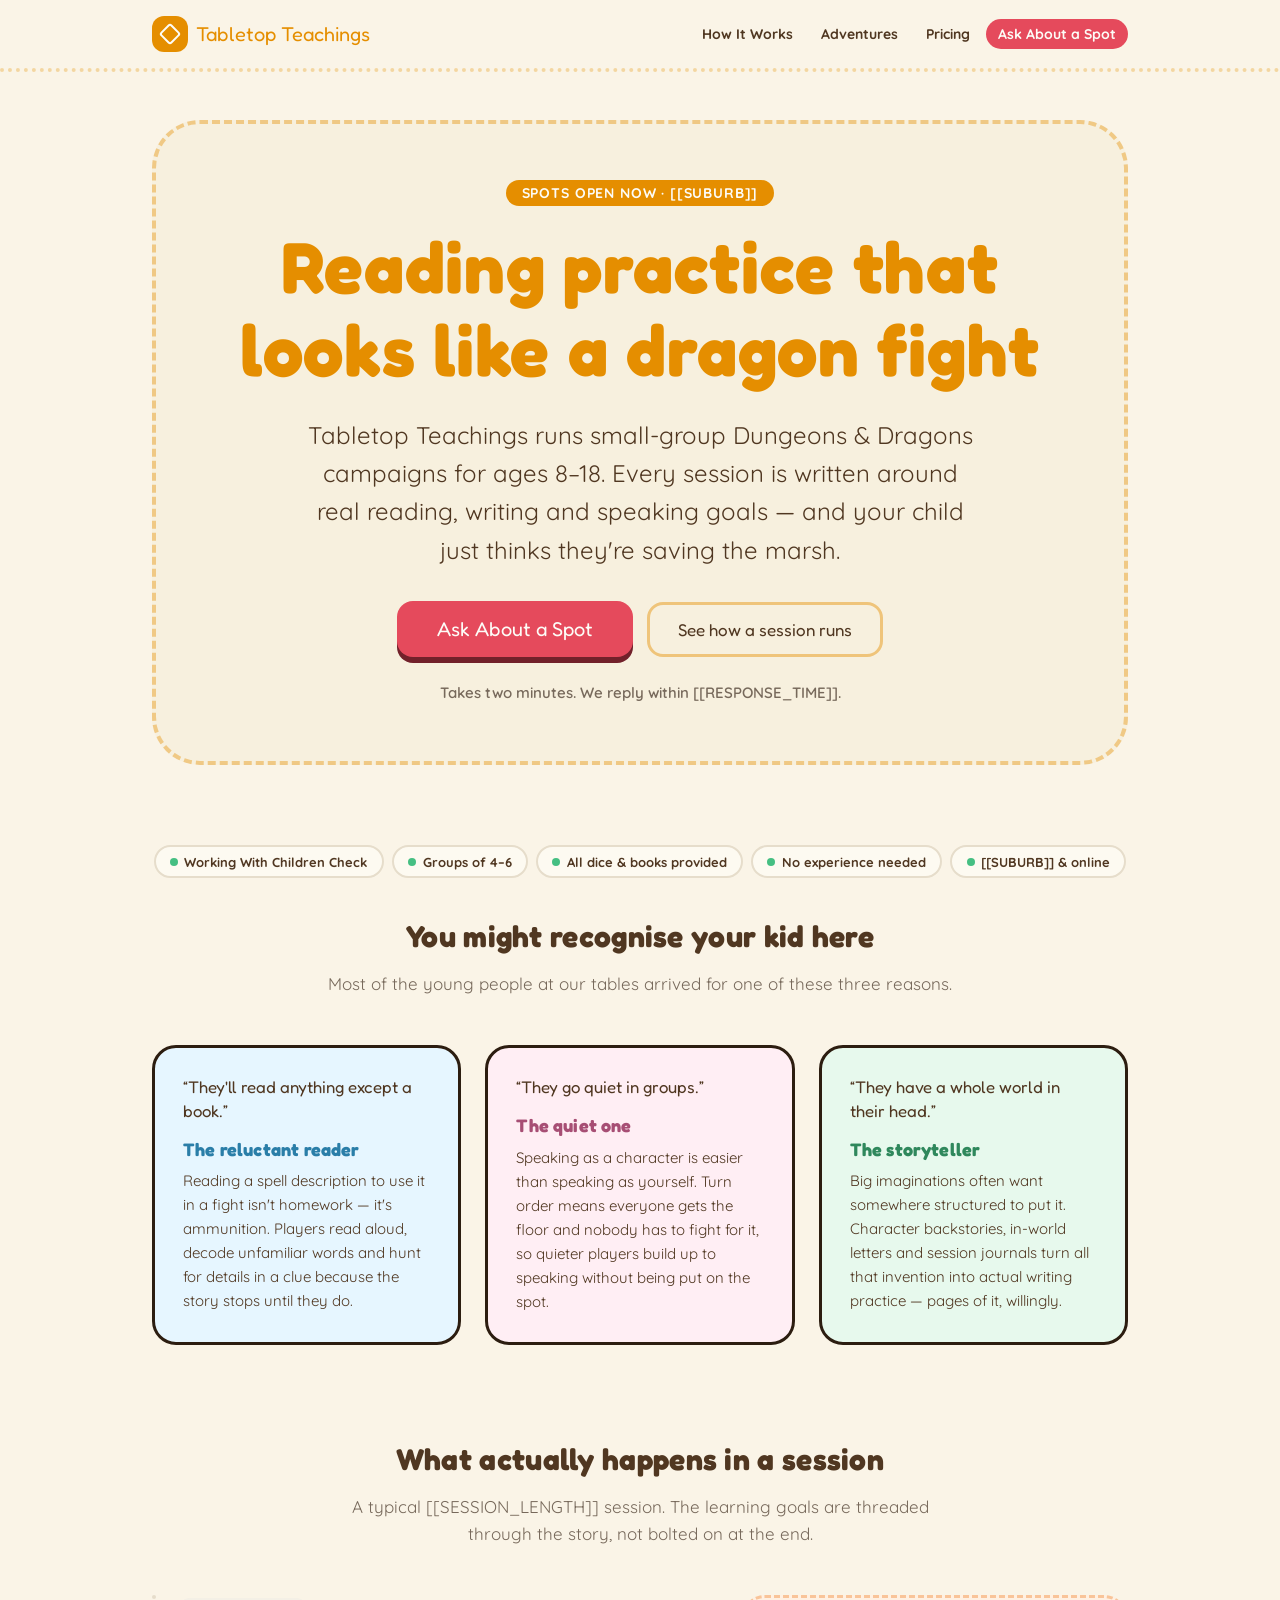
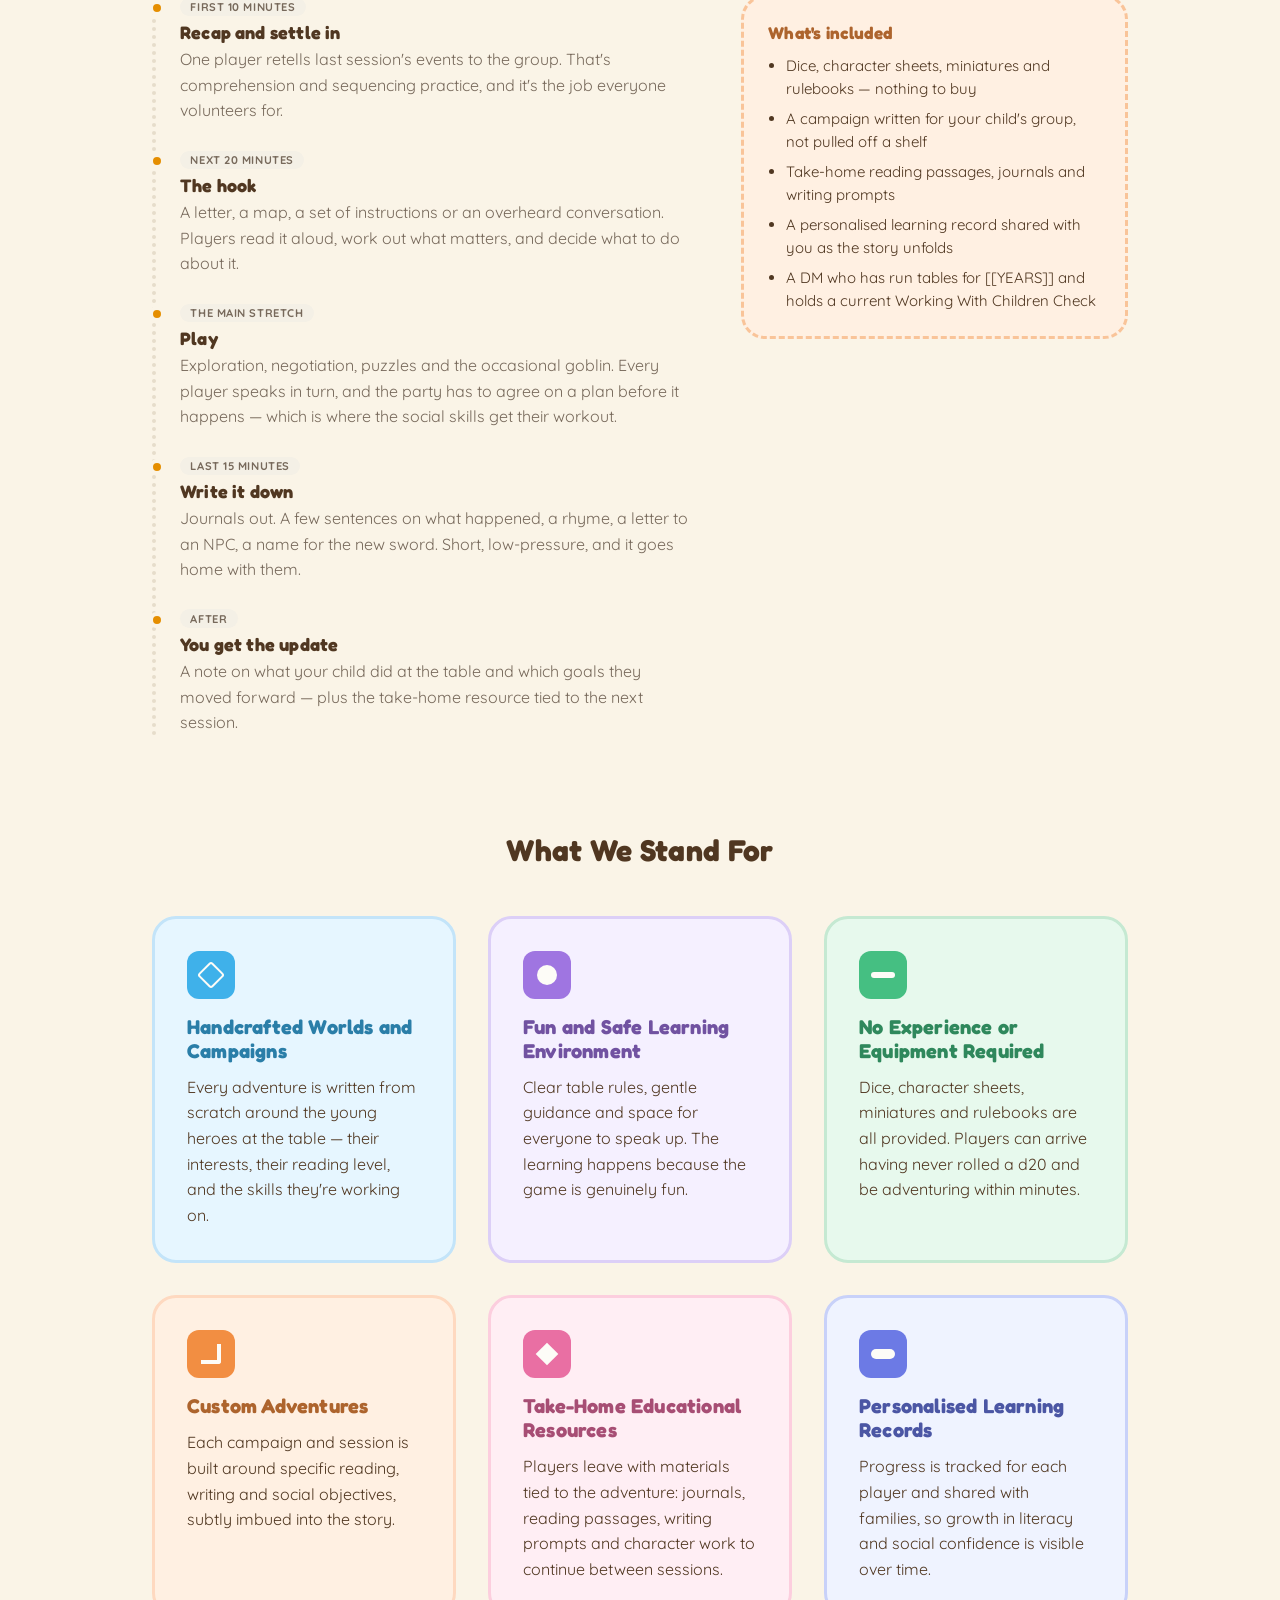
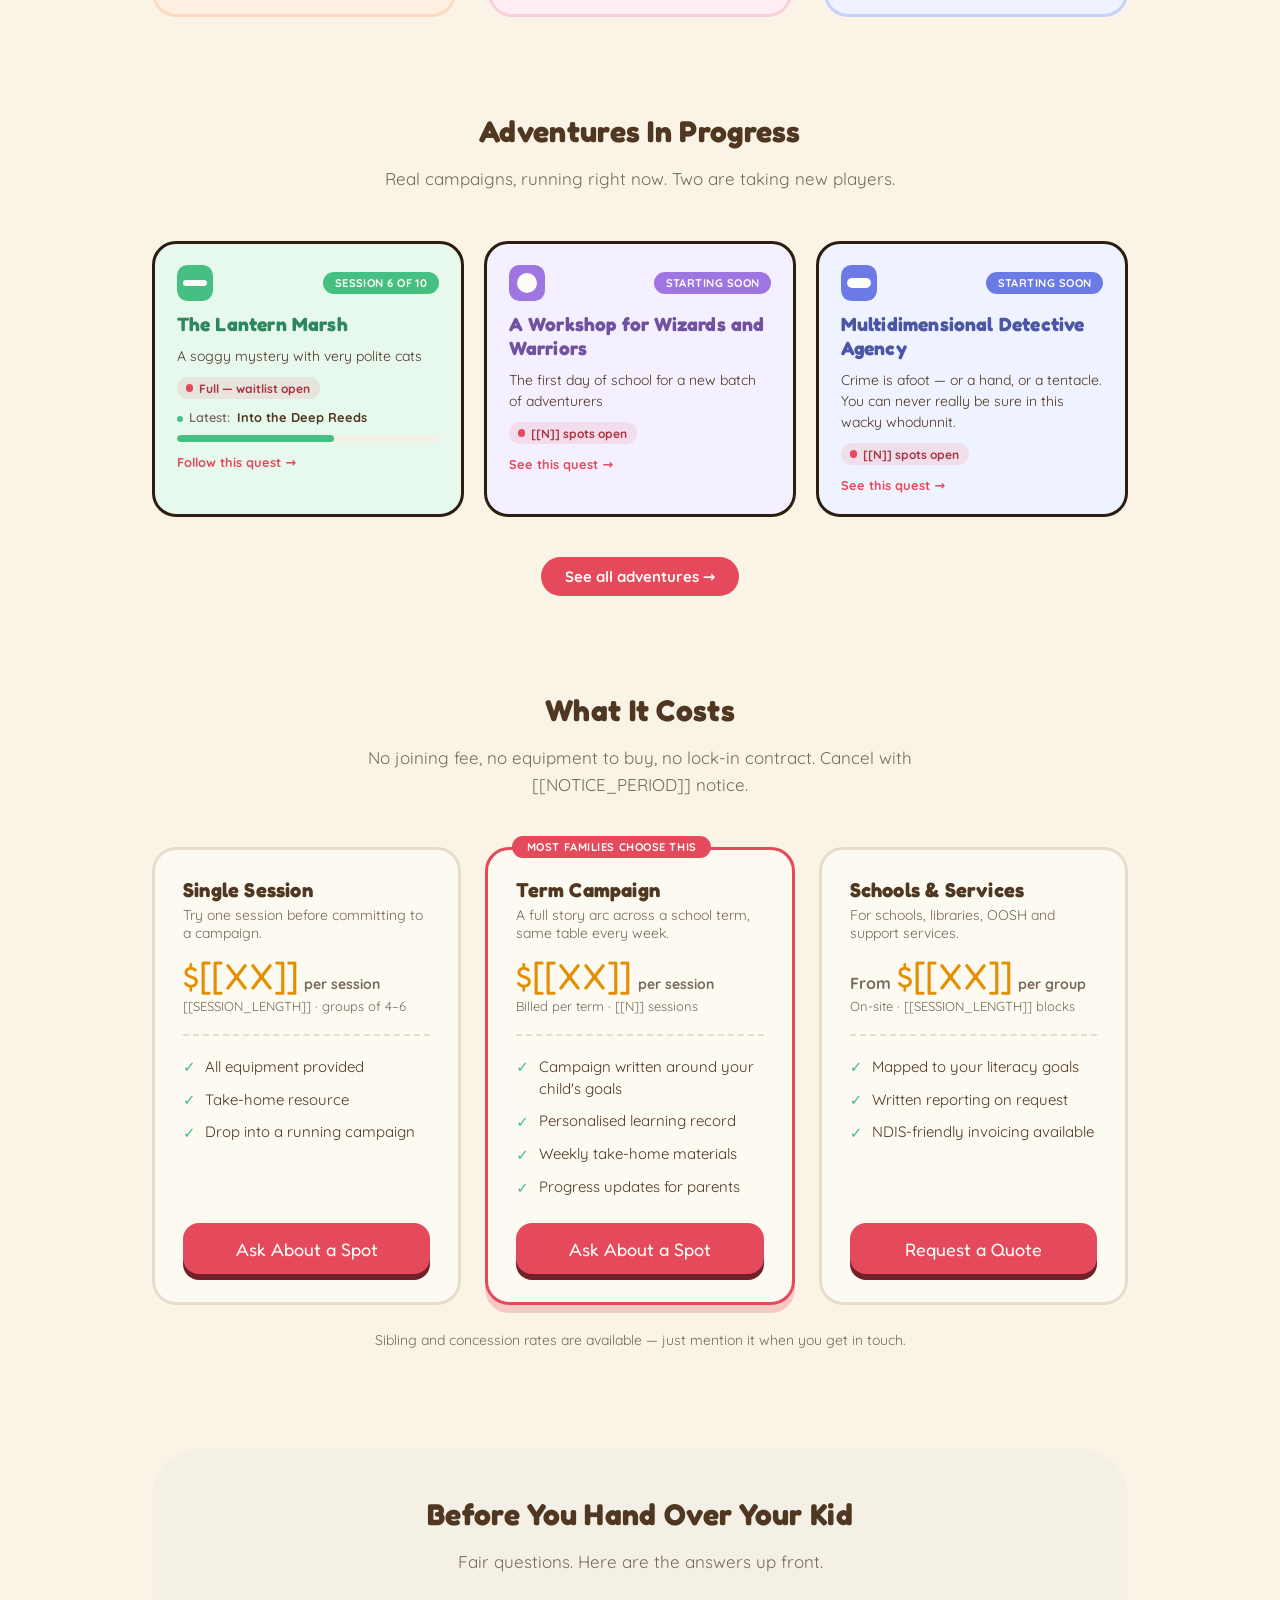
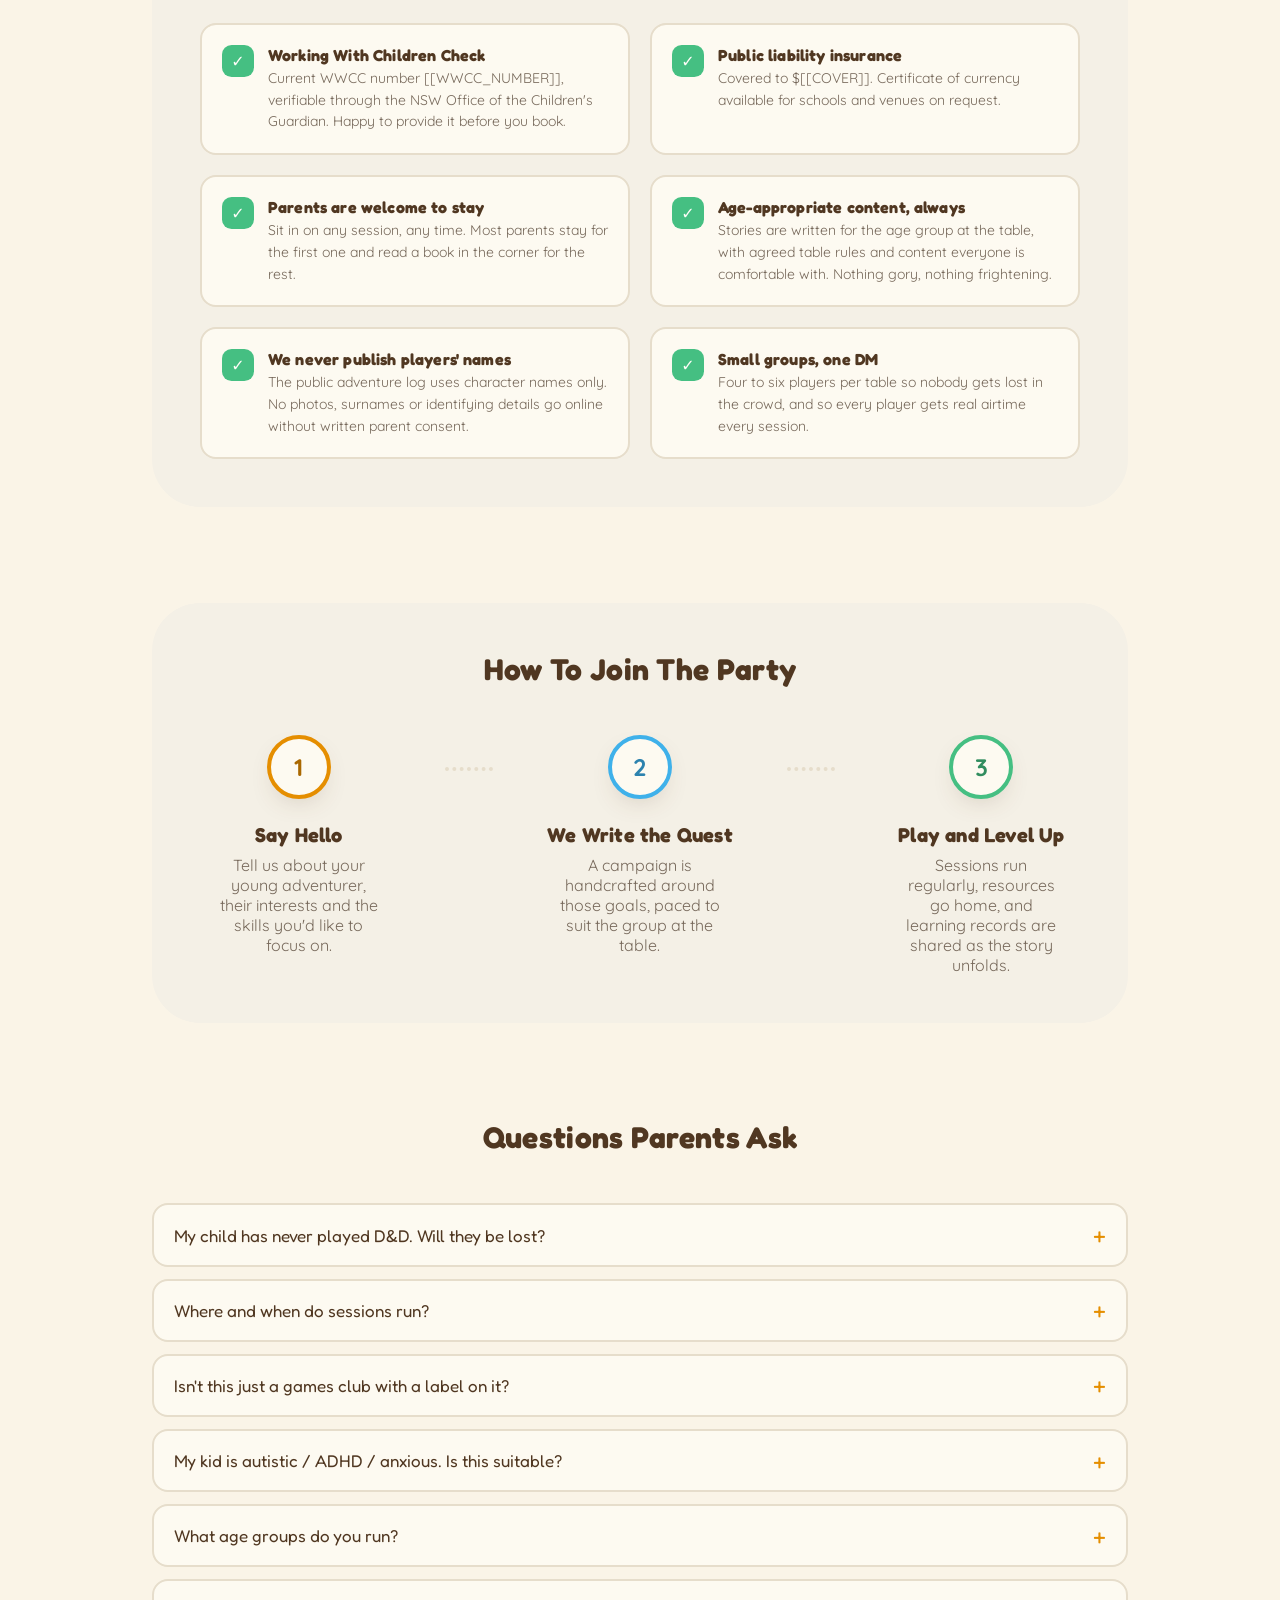
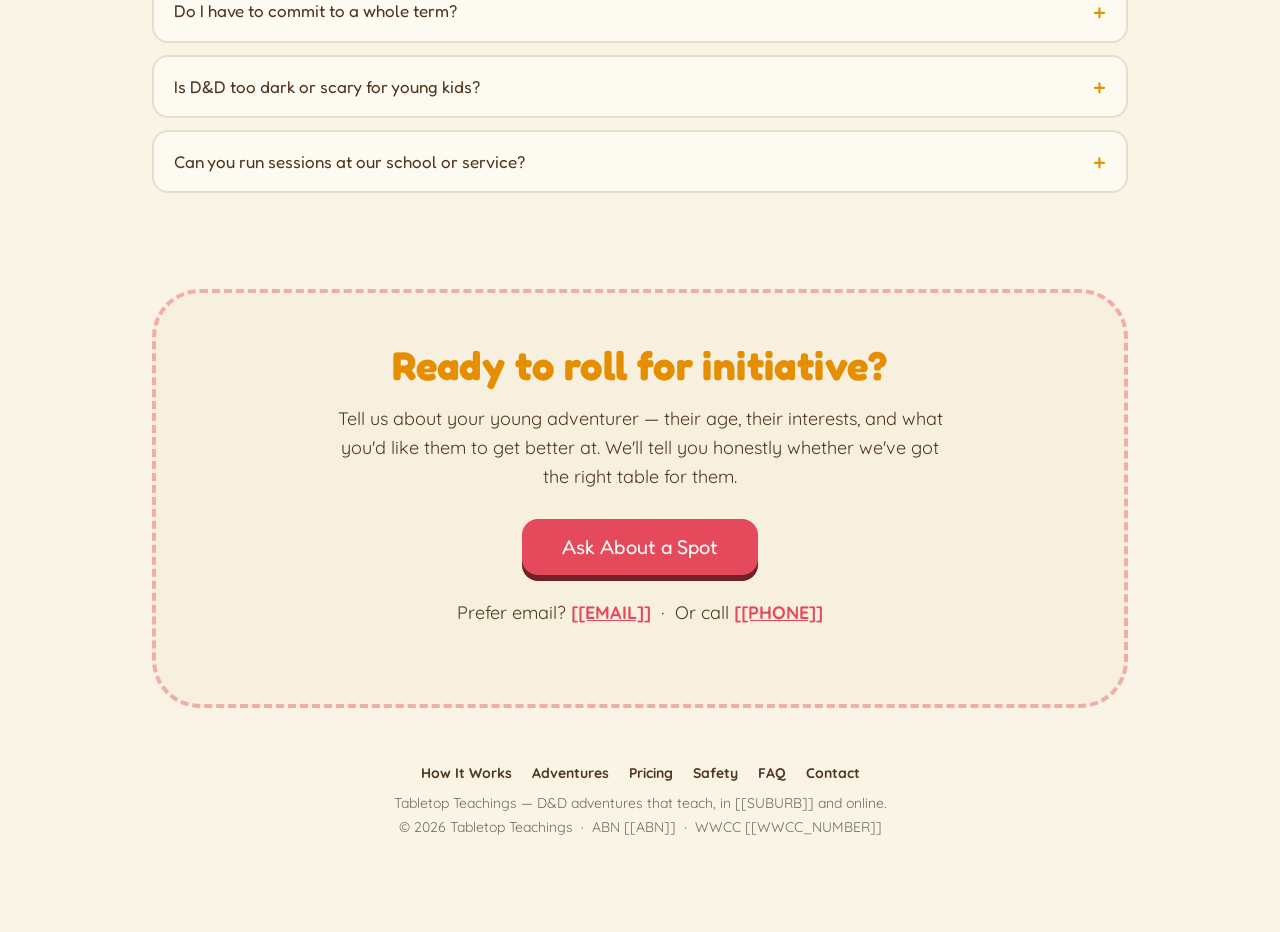
==== index.html @ 88ce5bce "Add files via upload" ====
<!doctype html>
<!--
  ═══════════════════════════════════════════════════════════════════════════
  BEFORE YOU RUN ADS: search this file for [[ and replace every placeholder.
  The full list is in README.md under "Before you publish".
  ═══════════════════════════════════════════════════════════════════════════
-->
<html lang="en-AU">
<head>
  <meta charset="utf-8" />
  <meta name="viewport" content="width=device-width, initial-scale=1" />
  <title>D&amp;D Clubs for Kids in [[SUBURB]] | Reading &amp; Confidence | Tabletop Teachings</title>
  <meta name="author" content="Tabletop Teachings" />
  <meta name="description" content="Small-group Dungeons &amp; Dragons campaigns for kids aged 8–18 in [[SUBURB]]. Every session is built around reading, writing and speaking goals. All dice, sheets and books provided. Spots open now." />
  <link rel="canonical" href="https://[[SITE_URL]]/" />

  <meta property="og:type" content="website" />
  <meta property="og:site_name" content="Tabletop Teachings" />
  <meta property="og:url" content="https://[[SITE_URL]]/" />
  <meta property="og:title" content="D&amp;D Clubs for Kids That Build Reading &amp; Confidence" />
  <meta property="og:description" content="Small-group D&amp;D campaigns for ages 8–18, written around real reading, writing and speaking goals. All equipment provided." />
  <meta property="og:image" content="https://[[SITE_URL]]/assets/og-image.png" />
  <meta property="og:image:width" content="1200" />
  <meta property="og:image:height" content="630" />
  <meta property="og:image:alt" content="Tabletop Teachings — D&amp;D adventures that teach reading, writing and confidence." />
  <meta name="twitter:card" content="summary_large_image" />
  <meta name="twitter:title" content="D&amp;D Clubs for Kids That Build Reading &amp; Confidence" />
  <meta name="twitter:description" content="Small-group D&amp;D campaigns for ages 8–18, written around real reading, writing and speaking goals." />
  <meta name="twitter:image" content="https://[[SITE_URL]]/assets/og-image.png" />
  <meta name="theme-color" content="#f6efe2" />

  <link rel="icon" href="favicon.ico" type="image/x-icon" />

  <!-- Critical, above-the-fold CSS inlined so the page paints without
       waiting on any network request. The full stylesheet below fills in
       everything else once it arrives; values here are kept in sync with
       css/style.css. -->
  <style>
    :root{--background:oklch(0.968 0.018 85);--foreground:oklch(0.245 0.032 60);--card:oklch(0.985 0.012 88);--secondary:oklch(0.955 0.024 88);--secondary-foreground:oklch(0.36 0.05 62);--primary:oklch(0.72 0.16 68);--primary-foreground:oklch(0.99 0.006 90);--accent:oklch(0.63 0.19 18);--accent-foreground:oklch(0.99 0.006 90);--muted:oklch(0.955 0.014 90);--muted-foreground:oklch(0.53 0.028 70);--border:oklch(0.9 0.026 84);--quest-3:oklch(0.72 0.14 158);--radius-2xl:3rem;--font-display:"Fredoka",system-ui,sans-serif;--font-body:"Quicksand",system-ui,sans-serif}
    *,*::before,*::after{box-sizing:border-box}
    body{margin:0;background-color:var(--background);color:var(--foreground);font-family:var(--font-body);-webkit-font-smoothing:antialiased;padding-bottom:4.75rem}
    h1,h2,h3{font-family:var(--font-display);letter-spacing:.01em;margin:0}
    p{margin:0}a{color:inherit;text-decoration:none}
    .container{width:100%;max-width:64rem;margin-inline:auto;padding:3rem 1.5rem}
    .site-nav .container{padding-block:0}
    .min-h-screen{min-height:100vh}
    .eyebrow{display:inline-block;margin-bottom:1.25rem;border-radius:9999px;background:var(--primary);color:var(--primary-foreground);padding:.25rem 1rem;font-size:.875rem;font-weight:700;text-transform:uppercase;letter-spacing:.06em}
    .site-nav{position:sticky;top:0;z-index:50;border-bottom:4px dotted color-mix(in oklab,var(--primary) 30%,transparent);background:color-mix(in oklab,var(--background) 90%,transparent);backdrop-filter:blur(6px)}
    .site-nav .container{display:flex;align-items:center;justify-content:space-between;flex-wrap:wrap;gap:.75rem;padding-block:1rem}
    .brand{display:flex;align-items:center;gap:.5rem}
    .brand-mark{display:flex;align-items:center;justify-content:center;width:2.25rem;height:2.25rem;border-radius:.75rem;background:var(--primary)}
    .brand-mark span{width:1rem;height:1rem;transform:rotate(45deg);border-radius:3px;border:2px solid var(--primary-foreground)}
    .brand-name{font-family:var(--font-display);font-size:1.25rem;color:var(--primary)}
    .nav-links{display:flex;align-items:center;gap:.25rem;font-size:.875rem;font-weight:700;color:var(--secondary-foreground)}
    .nav-links a{border-radius:9999px;padding:.375rem .75rem;transition:background-color .15s ease}
    .nav-links a:hover,.nav-links a[aria-current="page"]{background:var(--muted)}
    .nav-cta{border-radius:9999px;background:var(--accent);color:var(--accent-foreground)!important;padding:.375rem 1rem}
    .btn{display:inline-block;cursor:pointer;border-radius:1rem;padding:1rem 2.5rem;font-family:var(--font-display);font-size:1.25rem}
    .btn-accent{background:var(--accent);color:var(--accent-foreground);box-shadow:0 6px 0 0 color-mix(in oklab,var(--accent) 60%,black)}
    .btn-ghost{background:transparent;color:var(--secondary-foreground);border:3px solid color-mix(in oklab,var(--primary) 45%,transparent);font-size:1.0625rem;padding:.875rem 1.75rem}
    .hero{margin-bottom:2rem;border-radius:var(--radius-2xl);border:4px dashed color-mix(in oklab,var(--primary) 40%,transparent);background:var(--secondary);padding:2.5rem 1.5rem;text-align:center}
    .hero h1{margin-bottom:1.5rem;font-size:2.5rem;line-height:1.15;color:var(--primary)}
    .hero p{margin-inline:auto;margin-bottom:2rem;max-width:42rem;font-size:1.25rem;line-height:1.6;color:var(--secondary-foreground)}
    .hero-actions{display:flex;flex-wrap:wrap;align-items:center;justify-content:center;gap:.875rem;margin-bottom:1.5rem}
    .hero-reassure{font-size:.9375rem!important;font-weight:600;margin-bottom:0!important;color:var(--muted-foreground)!important}
    .trust-strip{list-style:none;display:flex;flex-wrap:wrap;justify-content:center;gap:.5rem;margin:0 0 2.5rem;padding:0}
    .trust-chip{display:inline-flex;align-items:center;gap:.4rem;border-radius:9999px;border:2px solid var(--border);background:var(--card);padding:.4rem .9rem;font-size:.8125rem;font-weight:700;color:var(--secondary-foreground)}
    .trust-chip::before{content:"";width:.5rem;height:.5rem;border-radius:9999px;background:var(--quest-3)}
    @media (max-width:640px){.nav-links .nav-scroll-link{display:none}.nav-links{gap:.5rem}.hero h1{font-size:2rem}.quest-board-header h1{font-size:1.875rem}.trust-chip{font-size:.75rem;padding:.35rem .7rem}}@media (min-width:768px){body{padding-bottom:0}.hero{padding:3.5rem}.hero h1{font-size:3.75rem}.hero p{font-size:1.375rem}}
  </style>

  <link rel="preconnect" href="https://fonts.googleapis.com" />
  <link rel="preconnect" href="https://fonts.gstatic.com" crossorigin />

  <!-- Fonts and the full stylesheet load async (preload → swap to stylesheet
       on load) so they never block first paint. -->
  <link rel="preload" as="style" href="https://fonts.googleapis.com/css2?family=Fredoka:wght@400;500;600;700&family=Quicksand:wght@400;500;600;700&display=swap" onload="this.onload=null;this.rel='stylesheet'" />
  <link rel="preload" as="style" href="css/style.css" onload="this.onload=null;this.rel='stylesheet'" />
  <noscript>
    <link rel="stylesheet" href="https://fonts.googleapis.com/css2?family=Fredoka:wght@400;500;600;700&family=Quicksand:wght@400;500;600;700&display=swap" />
    <link rel="stylesheet" href="css/style.css" />
  </noscript>

  <!-- ═══ ANALYTICS ═══════════════════════════════════════════════════════
       Paste your Google Analytics 4 / Google Ads / Meta Pixel tag here.
       js/track.js below sends a "generate_lead" event to whichever of these
       exists when someone clicks a booking link — you don't need to edit it.
       GA4 example (replace G-XXXXXXX):

  <script async src="https://www.googletagmanager.com/gtag/js?id=G-XXXXXXX"></script>
  <script>
    window.dataLayer = window.dataLayer || [];
    function gtag(){dataLayer.push(arguments);}
    gtag('js', new Date());
    gtag('config', 'G-XXXXXXX');
  </script>
       ═══════════════════════════════════════════════════════════════════ -->

  <script type="application/ld+json">
  {
    "@context": "https://schema.org",
    "@type": "LocalBusiness",
    "@id": "https://[[SITE_URL]]/#business",
    "name": "Tabletop Teachings",
    "description": "Small-group Dungeons & Dragons campaigns for children and teenagers, built around reading, writing and social communication goals.",
    "url": "https://[[SITE_URL]]/",
    "image": "https://[[SITE_URL]]/assets/og-image.png",
    "email": "[[EMAIL]]",
    "telephone": "[[PHONE]]",
    "priceRange": "$$",
    "areaServed": { "@type": "City", "name": "[[SUBURB]]" },
    "address": {
      "@type": "PostalAddress",
      "addressLocality": "[[SUBURB]]",
      "addressRegion": "NSW",
      "addressCountry": "AU"
    },
    "audience": { "@type": "PeopleAudience", "suggestedMinAge": 8, "suggestedMaxAge": 18 }
  }
  </script>
</head>
<body>
  <a href="#main" class="skip-link">Skip to content</a>

  <div class="min-h-screen">
    <nav class="site-nav">
      <div class="container" style="padding-block: 1rem;">
        <a href="#top" class="brand">
          <span class="brand-mark" aria-hidden="true"><span></span></span>
          <span class="brand-name">Tabletop Teachings</span>
        </a>
        <div class="nav-links">
          <a href="#how-it-works" class="nav-scroll-link">How It Works</a>
          <a href="adventures/">Adventures</a>
          <a href="#pricing" class="nav-scroll-link">Pricing</a>
          <a href="#contact" class="nav-cta" data-track-cta="nav">Ask About a Spot</a>
        </div>
      </div>
    </nav>

    <div class="container">
      <header id="top" class="hero">
        <span class="eyebrow">Spots open now · [[SUBURB]]</span>
        <h1>Reading practice that looks like a dragon fight</h1>
        <p>Tabletop Teachings runs small-group Dungeons &amp; Dragons campaigns for ages 8&ndash;18. Every session is written around real reading, writing and speaking goals &mdash; and your child just thinks they're saving the marsh.</p>
        <div class="hero-actions">
          <a href="#contact" class="btn btn-accent" data-track-cta="hero">Ask About a Spot</a>
          <a href="#how-it-works" class="btn btn-ghost">See how a session runs</a>
        </div>
        <p class="hero-reassure">Takes two minutes. We reply within [[RESPONSE_TIME]].</p>
      </header>

      <ul class="trust-strip">
        <li class="trust-chip">Working With Children Check</li>
        <li class="trust-chip">Groups of 4&ndash;6</li>
        <li class="trust-chip">All dice &amp; books provided</li>
        <li class="trust-chip">No experience needed</li>
        <li class="trust-chip">[[SUBURB]] &amp; online</li>
      </ul>

      <main id="main">
        <!-- ═══ Who it's for — the ad-relevance section ═══════════════════ -->
        <section id="who" class="section">
          <h2 class="section-title">You might recognise your kid here</h2>
          <p class="section-sub">Most of the young people at our tables arrived for one of these three reasons.</p>
          <div class="audience-grid">
            <article class="audience-card tone-quest-1">
              <span class="audience-quote">&ldquo;They'll read anything except a book.&rdquo;</span>
              <h3 style="color: color-mix(in oklab, var(--quest-1) 78%, black);">The reluctant reader</h3>
              <p>Reading a spell description to use it in a fight isn't homework &mdash; it's ammunition. Players read aloud, decode unfamiliar words and hunt for details in a clue because the story stops until they do.</p>
            </article>
            <article class="audience-card tone-quest-5">
              <span class="audience-quote">&ldquo;They go quiet in groups.&rdquo;</span>
              <h3 style="color: color-mix(in oklab, var(--quest-5) 78%, black);">The quiet one</h3>
              <p>Speaking as a character is easier than speaking as yourself. Turn order means everyone gets the floor and nobody has to fight for it, so quieter players build up to speaking without being put on the spot.</p>
            </article>
            <article class="audience-card tone-quest-3">
              <span class="audience-quote">&ldquo;They have a whole world in their head.&rdquo;</span>
              <h3 style="color: color-mix(in oklab, var(--quest-3) 78%, black);">The storyteller</h3>
              <p>Big imaginations often want somewhere structured to put it. Character backstories, in-world letters and session journals turn all that invention into actual writing practice &mdash; pages of it, willingly.</p>
            </article>
          </div>
        </section>

        <!-- ═══ How a session runs ═══════════════════════════════════════ -->
        <section id="how-it-works" class="section">
          <h2 class="section-title">What actually happens in a session</h2>
          <p class="section-sub">A typical [[SESSION_LENGTH]] session. The learning goals are threaded through the story, not bolted on at the end.</p>
          <div class="session-layout">
            <ol class="runsheet">
              <li>
                <span class="runsheet-time">First 10 minutes</span>
                <h3>Recap and settle in</h3>
                <p>One player retells last session's events to the group. That's comprehension and sequencing practice, and it's the job everyone volunteers for.</p>
              </li>
              <li>
                <span class="runsheet-time">Next 20 minutes</span>
                <h3>The hook</h3>
                <p>A letter, a map, a set of instructions or an overheard conversation. Players read it aloud, work out what matters, and decide what to do about it.</p>
              </li>
              <li>
                <span class="runsheet-time">The main stretch</span>
                <h3>Play</h3>
                <p>Exploration, negotiation, puzzles and the occasional goblin. Every player speaks in turn, and the party has to agree on a plan before it happens &mdash; which is where the social skills get their workout.</p>
              </li>
              <li>
                <span class="runsheet-time">Last 15 minutes</span>
                <h3>Write it down</h3>
                <p>Journals out. A few sentences on what happened, a rhyme, a letter to an NPC, a name for the new sword. Short, low-pressure, and it goes home with them.</p>
              </li>
              <li>
                <span class="runsheet-time">After</span>
                <h3>You get the update</h3>
                <p>A note on what your child did at the table and which goals they moved forward &mdash; plus the take-home resource tied to the next session.</p>
              </li>
            </ol>

            <aside class="runsheet-aside">
              <h3>What's included</h3>
              <ul>
                <li>Dice, character sheets, miniatures and rulebooks &mdash; nothing to buy</li>
                <li>A campaign written for your child's group, not pulled off a shelf</li>
                <li>Take-home reading passages, journals and writing prompts</li>
                <li>A personalised learning record shared with you as the story unfolds</li>
                <li>A DM who has run tables for [[YEARS]] and holds a current Working With Children Check</li>
              </ul>
            </aside>
          </div>
        </section>

        <!-- ═══ Tenets ═══════════════════════════════════════════════════ -->
        <section id="tenets" class="section">
          <h2 class="section-title">What We Stand For</h2>
          <div class="tenets-grid">
            <article class="tenet-card tone-quest-1">
              <div class="tenet-icon" style="background-color: var(--quest-1);"><span class="shape-diamond" aria-hidden="true"></span></div>
              <h3 style="color: color-mix(in oklab, var(--quest-1) 78%, black);">Handcrafted Worlds and Campaigns</h3>
              <p>Every adventure is written from scratch around the young heroes at the table &mdash; their interests, their reading level, and the skills they're working on.</p>
            </article>
            <article class="tenet-card tone-quest-2">
              <div class="tenet-icon" style="background-color: var(--quest-2);"><span class="shape-circle" aria-hidden="true"></span></div>
              <h3 style="color: color-mix(in oklab, var(--quest-2) 78%, black);">Fun and Safe Learning Environment</h3>
              <p>Clear table rules, gentle guidance and space for everyone to speak up. The learning happens because the game is genuinely fun.</p>
            </article>
            <article class="tenet-card tone-quest-3">
              <div class="tenet-icon" style="background-color: var(--quest-3);"><span class="shape-bar" aria-hidden="true"></span></div>
              <h3 style="color: color-mix(in oklab, var(--quest-3) 78%, black);">No Experience or Equipment Required</h3>
              <p>Dice, character sheets, miniatures and rulebooks are all provided. Players can arrive having never rolled a d20 and be adventuring within minutes.</p>
            </article>
            <article class="tenet-card tone-quest-4">
              <div class="tenet-icon" style="background-color: var(--quest-4);"><span class="shape-corner" aria-hidden="true"></span></div>
              <h3 style="color: color-mix(in oklab, var(--quest-4) 78%, black);">Custom Adventures</h3>
              <p>Each campaign and session is built around specific reading, writing and social objectives, subtly imbued into the story.</p>
            </article>
            <article class="tenet-card tone-quest-5">
              <div class="tenet-icon" style="background-color: var(--quest-5);"><span class="shape-spark" aria-hidden="true"></span></div>
              <h3 style="color: color-mix(in oklab, var(--quest-5) 78%, black);">Take-Home Educational Resources</h3>
              <p>Players leave with materials tied to the adventure: journals, reading passages, writing prompts and character work to continue between sessions.</p>
            </article>
            <article class="tenet-card tone-quest-6">
              <div class="tenet-icon" style="background-color: var(--quest-6);"><span class="shape-pill" aria-hidden="true"></span></div>
              <h3 style="color: color-mix(in oklab, var(--quest-6) 78%, black);">Personalised Learning Records</h3>
              <p>Progress is tracked for each player and shared with families, so growth in literacy and social confidence is visible over time.</p>
            </article>
          </div>
        </section>

        <!-- ═══ Live adventures teaser ═══════════════════════════════════ -->
        <section id="live-quests" class="section">
          <h2 class="section-title">Adventures In Progress</h2>
          <p class="section-sub">Real campaigns, running right now. Two are taking new players.</p>
          <div id="home-quests-grid" class="campaign-switcher"></div>
          <p class="section-cta-wrap">
            <a href="adventures/" class="section-cta">See all adventures &rarr;</a>
          </p>
        </section>

        <!-- ═══ Pricing ══════════════════════════════════════════════════ -->
        <section id="pricing" class="section">
          <h2 class="section-title">What It Costs</h2>
          <p class="section-sub">No joining fee, no equipment to buy, no lock-in contract. Cancel with [[NOTICE_PERIOD]] notice.</p>
          <div class="pricing-grid">
            <article class="price-card">
              <h3>Single Session</h3>
              <p class="price-desc">Try one session before committing to a campaign.</p>
              <p class="price-amount">$[[XX]] <span class="price-unit">per session</span></p>
              <p class="price-note">[[SESSION_LENGTH]] · groups of 4&ndash;6</p>
              <ul class="price-list">
                <li>All equipment provided</li>
                <li>Take-home resource</li>
                <li>Drop into a running campaign</li>
              </ul>
              <a href="#contact" class="btn btn-accent btn-block" data-track-cta="pricing-single">Ask About a Spot</a>
            </article>

            <article class="price-card is-featured">
              <span class="price-flag">Most families choose this</span>
              <h3>Term Campaign</h3>
              <p class="price-desc">A full story arc across a school term, same table every week.</p>
              <p class="price-amount">$[[XX]] <span class="price-unit">per session</span></p>
              <p class="price-note">Billed per term · [[N]] sessions</p>
              <ul class="price-list">
                <li>Campaign written around your child's goals</li>
                <li>Personalised learning record</li>
                <li>Weekly take-home materials</li>
                <li>Progress updates for parents</li>
              </ul>
              <a href="#contact" class="btn btn-accent btn-block" data-track-cta="pricing-term">Ask About a Spot</a>
            </article>

            <article class="price-card">
              <h3>Schools &amp; Services</h3>
              <p class="price-desc">For schools, libraries, OOSH and support services.</p>
              <p class="price-amount"><span class="price-prefix">From</span> $[[XX]] <span class="price-unit">per group</span></p>
              <p class="price-note">On-site · [[SESSION_LENGTH]] blocks</p>
              <ul class="price-list">
                <li>Mapped to your literacy goals</li>
                <li>Written reporting on request</li>
                <li>NDIS-friendly invoicing available</li>
              </ul>
              <a href="#contact" class="btn btn-accent btn-block" data-track-cta="pricing-schools">Request a Quote</a>
            </article>
          </div>
          <p class="pricing-footnote">Sibling and concession rates are available &mdash; just mention it when you get in touch.</p>
        </section>

        <!-- ═══ Safety ═══════════════════════════════════════════════════ -->
        <section id="safety" class="section safety-section">
          <h2 class="section-title">Before You Hand Over Your Kid</h2>
          <p class="section-sub">Fair questions. Here are the answers up front.</p>
          <div class="safety-grid">
            <div class="safety-item">
              <span class="safety-check" aria-hidden="true">&#10003;</span>
              <div>
                <h3>Working With Children Check</h3>
                <p>Current WWCC number [[WWCC_NUMBER]], verifiable through the NSW Office of the Children's Guardian. Happy to provide it before you book.</p>
              </div>
            </div>
            <div class="safety-item">
              <span class="safety-check" aria-hidden="true">&#10003;</span>
              <div>
                <h3>Public liability insurance</h3>
                <p>Covered to $[[COVER]]. Certificate of currency available for schools and venues on request.</p>
              </div>
            </div>
            <div class="safety-item">
              <span class="safety-check" aria-hidden="true">&#10003;</span>
              <div>
                <h3>Parents are welcome to stay</h3>
                <p>Sit in on any session, any time. Most parents stay for the first one and read a book in the corner for the rest.</p>
              </div>
            </div>
            <div class="safety-item">
              <span class="safety-check" aria-hidden="true">&#10003;</span>
              <div>
                <h3>Age-appropriate content, always</h3>
                <p>Stories are written for the age group at the table, with agreed table rules and content everyone is comfortable with. Nothing gory, nothing frightening.</p>
              </div>
            </div>
            <div class="safety-item">
              <span class="safety-check" aria-hidden="true">&#10003;</span>
              <div>
                <h3>We never publish players' names</h3>
                <p>The public adventure log uses character names only. No photos, surnames or identifying details go online without written parent consent.</p>
              </div>
            </div>
            <div class="safety-item">
              <span class="safety-check" aria-hidden="true">&#10003;</span>
              <div>
                <h3>Small groups, one DM</h3>
                <p>Four to six players per table so nobody gets lost in the crowd, and so every player gets real airtime every session.</p>
              </div>
            </div>
          </div>
        </section>

        <!--
          ═══ TESTIMONIALS ══════════════════════════════════════════════════
          This is the single highest-value thing you can add to this page.
          Ask two or three current families for a sentence, get their written
          OK, then delete these comment markers and fill in the blanks.
          Use first name + child's year level only (e.g. "Sarah, parent of a
          Year 4 player"). Never use a child's full name.

        <section id="reviews" class="section">
          <h2 class="section-title">What Families Say</h2>
          <div class="audience-grid">
            <article class="audience-card tone-quest-4">
              <span class="audience-quote">&ldquo;[Quote from a parent.]&rdquo;</span>
              <p>&mdash; [First name], parent of a [Year X] player</p>
            </article>
            <article class="audience-card tone-quest-2">
              <span class="audience-quote">&ldquo;[Quote from a parent.]&rdquo;</span>
              <p>&mdash; [First name], parent of a [Year X] player</p>
            </article>
            <article class="audience-card tone-quest-6">
              <span class="audience-quote">&ldquo;[Quote from a parent.]&rdquo;</span>
              <p>&mdash; [First name], parent of a [Year X] player</p>
            </article>
          </div>
        </section>
          ═══════════════════════════════════════════════════════════════════
        -->

        <!-- ═══ How to join ══════════════════════════════════════════════ -->
        <section id="join" class="section join-section">
          <h2 class="section-title">How To Join The Party</h2>
          <ol class="steps">
            <li class="step-item">
              <div class="step">
                <span class="step-badge" style="border-color: var(--primary); color: color-mix(in oklab, var(--primary) 80%, black);">1</span>
                <h3>Say Hello</h3>
                <p>Tell us about your young adventurer, their interests and the skills you'd like to focus on.</p>
              </div>
            </li>
            <li class="step-item">
              <span class="step-connector" aria-hidden="true"></span>
              <div class="step">
                <span class="step-badge" style="border-color: var(--quest-1); color: color-mix(in oklab, var(--quest-1) 80%, black);">2</span>
                <h3>We Write the Quest</h3>
                <p>A campaign is handcrafted around those goals, paced to suit the group at the table.</p>
              </div>
            </li>
            <li class="step-item">
              <span class="step-connector" aria-hidden="true"></span>
              <div class="step">
                <span class="step-badge" style="border-color: var(--quest-3); color: color-mix(in oklab, var(--quest-3) 80%, black);">3</span>
                <h3>Play and Level Up</h3>
                <p>Sessions run regularly, resources go home, and learning records are shared as the story unfolds.</p>
              </div>
            </li>
          </ol>
        </section>

        <!-- ═══ FAQ ══════════════════════════════════════════════════════ -->
        <section id="faq" class="section">
          <h2 class="section-title">Questions Parents Ask</h2>
          <div class="faq-list">
            <details class="faq-item">
              <summary>My child has never played D&amp;D. Will they be lost?</summary>
              <p>No. Most players arrive having never touched a dice bag. The rules that matter get taught in the first ten minutes, and everything else is picked up in play. Character sheets are pre-built for new players so nobody spends their first session doing paperwork.</p>
            </details>
            <details class="faq-item">
              <summary>Where and when do sessions run?</summary>
              <p>Sessions run at [[VENUE]] in [[SUBURB]], [[SCHEDULE]]. Online sessions run over video for families outside the area, or for players who find a room full of people hard going.</p>
            </details>
            <details class="faq-item">
              <summary>Isn't this just a games club with a label on it?</summary>
              <p>Every campaign starts with a written list of reading, writing and social objectives for that group &mdash; you can see the live ones on the <a href="adventures/" style="text-decoration: underline;">adventures page</a>. Objectives are ticked off only when a player actually demonstrates them at the table, and you get a record of your own child's progress, not just the party's.</p>
            </details>
            <details class="faq-item">
              <summary>My kid is autistic / ADHD / anxious. Is this suitable?</summary>
              <p>Often it's a good fit &mdash; the structure of turn-taking and clear rules is exactly what makes it work for a lot of neurodivergent players. Tell us what helps and what doesn't when you get in touch, and we'll be honest with you about whether the group we have available is the right one.</p>
            </details>
            <details class="faq-item">
              <summary>What age groups do you run?</summary>
              <p>Ages 8 to 18, grouped into tables of similar age and reading level. Current groups are 8&ndash;10, 13&ndash;15 and 15&ndash;18. If your child sits outside a current group, tell us &mdash; new tables open when there's enough interest.</p>
            </details>
            <details class="faq-item">
              <summary>Do I have to commit to a whole term?</summary>
              <p>No. You can book a single session first to see how it lands. Most families move to a term campaign after that because the story &mdash; and the learning goals &mdash; build across sessions.</p>
            </details>
            <details class="faq-item">
              <summary>Is D&amp;D too dark or scary for young kids?</summary>
              <p>Not the way we run it. Stories are written for the age at the table, agreed with parents, and follow table rules the players set themselves. The 8&ndash;10 campaign currently running is about relighting lanterns in a marsh and being polite to cats.</p>
            </details>
            <details class="faq-item">
              <summary>Can you run sessions at our school or service?</summary>
              <p>Yes. We run on-site blocks for schools, libraries, OOSH programs and support services, mapped to your literacy goals with written reporting on request. Use the form below and mention your organisation.</p>
            </details>
          </div>
        </section>

        <!-- ═══ Closing CTA ══════════════════════════════════════════════ -->
        <section id="contact" class="section cta-band" style="margin-bottom: 0;">
          <h2>Ready to roll for initiative?</h2>
          <p>Tell us about your young adventurer &mdash; their age, their interests, and what you'd like them to get better at. We'll tell you honestly whether we've got the right table for them.</p>
          <a href="https://forms.gle/FaDSAM434s5T8QVz7" target="_blank" rel="noopener noreferrer" class="btn btn-accent" data-track-cta="footer-form">Ask About a Spot</a>
          <p class="cta-alt">Prefer email? <a href="mailto:[[EMAIL]]">[[EMAIL]]</a> &nbsp;·&nbsp; Or call <a href="tel:[[PHONE_RAW]]">[[PHONE]]</a></p>
        </section>
      </main>

      <footer class="site-footer">
        <p class="footer-links">
          <a href="#how-it-works">How It Works</a>
          <a href="adventures/">Adventures</a>
          <a href="#pricing">Pricing</a>
          <a href="#safety">Safety</a>
          <a href="#faq">FAQ</a>
          <a href="#contact">Contact</a>
        </p>
        <p>Tabletop Teachings &mdash; D&amp;D adventures that teach, in [[SUBURB]] and online.</p>
        <p class="footer-meta">&copy; <span id="year"></span> Tabletop Teachings &nbsp;·&nbsp; ABN [[ABN]] &nbsp;·&nbsp; WWCC [[WWCC_NUMBER]]</p>
      </footer>
    </div>
  </div>

  <!-- Sticky CTA for phones, where most ad traffic lands. -->
  <div class="mobile-cta">
    <p>Spots open now in [[SUBURB]]</p>
    <a href="#contact" class="btn btn-accent" data-track-cta="mobile-sticky">Ask About a Spot</a>
  </div>

  <script>document.getElementById("year").textContent = new Date().getFullYear();</script>
  <script src="js/adventures-data.js"></script>
  <script src="js/home-quests.js"></script>
  <script src="js/track.js"></script>
</body>
</html>
---- css/style.css ----
/* ==========================================================================
   Tabletop Teachings — stylesheet
   Plain CSS, no build step. Organised in sections:
   1. Design tokens (colours, fonts)
   2. Reset / base
   3. Layout helpers
   4. Components (nav, buttons, cards, hero, steps, footer)
   5. Adventures page (campaign switcher, tabs, timeline, objectives)
   6. Responsive tweaks
   ========================================================================== */

/* ---- 1. Design tokens ---------------------------------------------------- */
:root {
  --radius-sm: 0.75rem;
  --radius-md: 1rem;
  --radius-lg: 1.5rem;
  --radius-xl: 2.5rem;
  --radius-2xl: 3rem;

  --background: oklch(0.968 0.018 85);
  --foreground: oklch(0.245 0.032 60);
  --card: oklch(0.985 0.012 88);
  --primary: oklch(0.72 0.16 68);
  --primary-foreground: oklch(0.99 0.006 90);
  --secondary: oklch(0.955 0.024 88);
  --secondary-foreground: oklch(0.36 0.05 62);
  --muted: oklch(0.955 0.014 90);
  --muted-foreground: oklch(0.53 0.028 70);
  --accent: oklch(0.63 0.19 18);
  --accent-foreground: oklch(0.99 0.006 90);
  --border: oklch(0.9 0.026 84);

  /* Quest tones: bold icon colour + soft card wash for each */
  --quest-1: oklch(0.72 0.13 235);
  --quest-1-soft: oklch(0.965 0.022 235);
  --quest-2: oklch(0.65 0.16 300);
  --quest-2-soft: oklch(0.965 0.022 300);
  --quest-3: oklch(0.72 0.14 158);
  --quest-3-soft: oklch(0.965 0.024 158);
  --quest-4: oklch(0.74 0.15 55);
  --quest-4-soft: oklch(0.965 0.026 62);
  --quest-5: oklch(0.7 0.16 355);
  --quest-5-soft: oklch(0.965 0.02 355);
  --quest-6: oklch(0.62 0.16 275);
  --quest-6-soft: oklch(0.965 0.022 275);

  --font-display: "Fredoka", system-ui, sans-serif;
  --font-body: "Quicksand", system-ui, sans-serif;
  --shadow-parchment: 0 10px 30px -16px color-mix(in oklab, oklch(0.4 0.06 60) 45%, transparent);
}

/* ---- 2. Reset / base ------------------------------------------------------ */
*, *::before, *::after { box-sizing: border-box; }
html { scroll-behavior: smooth; }
@media (prefers-reduced-motion: reduce) {
  html { scroll-behavior: auto; }
}
body {
  margin: 0;
  background-color: var(--background);
  color: var(--foreground);
  font-family: var(--font-body);
  -webkit-font-smoothing: antialiased;
}
h1, h2, h3 {
  font-family: var(--font-display);
  letter-spacing: 0.01em;
  margin: 0;
}
p { margin: 0; }
a { color: inherit; text-decoration: none; }
button { font: inherit; color: inherit; background: none; border: 0; cursor: pointer; }
img { max-width: 100%; display: block; }

/* ---- 3. Layout helpers ---------------------------------------------------- */
.container {
  width: 100%;
  max-width: 64rem; /* 1024px */
  margin-inline: auto;
  padding: 3rem 1.5rem;
}
.site-nav .container { padding-block: 0; }
.min-h-screen { min-height: 100vh; }

/* Visually hidden, still read by screen readers. Used by the objectives
   list ("Completed:" / "Not yet completed:") and the skip link. Do not
   delete — without it that text renders visibly on the page. */
.sr-only {
  position: absolute;
  width: 1px;
  height: 1px;
  padding: 0;
  margin: -1px;
  overflow: hidden;
  clip: rect(0, 0, 0, 0);
  white-space: nowrap;
  border: 0;
}
.skip-link {
  position: absolute;
  left: 0.5rem;
  top: -4rem;
  z-index: 100;
  border-radius: 0 0 var(--radius-sm) var(--radius-sm);
  background: var(--accent);
  color: var(--accent-foreground);
  padding: 0.6rem 1rem;
  font-weight: 700;
  transition: top 0.15s ease;
}
.skip-link:focus { top: 0; }

/* Global keyboard focus ring. */
a:focus-visible,
button:focus-visible,
summary:focus-visible {
  outline: 3px solid var(--foreground);
  outline-offset: 2px;
}
.eyebrow {
  display: inline-block;
  margin-bottom: 1.25rem;
  border-radius: 9999px;
  background: var(--primary);
  color: var(--primary-foreground);
  padding: 0.25rem 1rem;
  font-size: 0.875rem;
  font-weight: 700;
  text-transform: uppercase;
  letter-spacing: 0.06em;
}

/* ---- 4. Nav ---------------------------------------------------------------- */
.site-nav {
  position: sticky;
  top: 0;
  z-index: 50;
  border-bottom: 4px dotted color-mix(in oklab, var(--primary) 30%, transparent);
  background: color-mix(in oklab, var(--background) 90%, transparent);
  backdrop-filter: blur(6px);
}
.site-nav .container {
  display: flex;
  align-items: center;
  justify-content: space-between;
  flex-wrap: wrap;
  gap: 0.75rem;
  padding-block: 1rem;
}
.brand {
  display: flex;
  align-items: center;
  gap: 0.5rem;
}
.brand-mark {
  display: flex;
  align-items: center;
  justify-content: center;
  width: 2.25rem;
  height: 2.25rem;
  border-radius: 0.75rem;
  background: var(--primary);
}
.brand-mark span {
  width: 1rem;
  height: 1rem;
  transform: rotate(45deg);
  border-radius: 3px;
  border: 2px solid var(--primary-foreground);
}
.brand-name {
  font-family: var(--font-display);
  font-size: 1.25rem;
  color: var(--primary);
}
.nav-links {
  display: flex;
  align-items: center;
  gap: 0.25rem;
  font-size: 0.875rem;
  font-weight: 700;
  color: var(--secondary-foreground);
}
.nav-links a {
  border-radius: 9999px;
  padding: 0.375rem 0.75rem;
  transition: background-color 0.15s ease;
}
.nav-links a:hover,
.nav-links a[aria-current="page"] {
  background: var(--muted);
}
.nav-cta {
  border-radius: 9999px;
  background: var(--accent);
  color: var(--accent-foreground) !important;
  padding: 0.375rem 1rem;
  transition: transform 0.1s ease;
}
.nav-cta:active { transform: translateY(2px); }

/* ---- Buttons --------------------------------------------------------------- */
.btn {
  display: inline-block;
  cursor: pointer;
  border-radius: 1rem;
  padding: 1rem 2.5rem;
  font-family: var(--font-display);
  font-size: 1.25rem;
  transition: all 0.1s ease;
}
.btn-accent {
  background: var(--accent);
  color: var(--accent-foreground);
  box-shadow: 0 6px 0 0 color-mix(in oklab, var(--accent) 60%, black);
}
.btn-accent:active {
  transform: translateY(4px);
  box-shadow: none;
}
.btn-primary {
  display: block;
  width: 100%;
  background: var(--primary);
  color: var(--primary-foreground);
  font-size: 1.125rem;
  box-shadow: 0 6px 0 0 color-mix(in oklab, var(--primary) 60%, black);
}
.btn-primary:active {
  transform: translateY(4px);
  box-shadow: none;
}

/* ---- Hero -------------------------------------------------------------- */
.hero {
  margin-bottom: 5rem;
  border-radius: var(--radius-2xl);
  border: 4px dashed color-mix(in oklab, var(--primary) 40%, transparent);
  background: var(--secondary);
  padding: 2.5rem 1.5rem;
  text-align: center;
}
.hero h1 {
  margin-bottom: 1.5rem;
  font-size: 3rem;
  line-height: 1.15;
  color: var(--primary);
}
.hero p {
  margin-inline: auto;
  margin-bottom: 2rem;
  max-width: 42rem;
  font-size: 1.25rem;
  line-height: 1.6;
  color: var(--secondary-foreground);
}

/* ---- Section headings ---------------------------------------------------- */
.section { margin-bottom: 6rem; scroll-margin-top: 6rem; }
.section-title {
  margin-bottom: 3rem;
  text-align: center;
  font-size: 1.875rem;
  color: var(--secondary-foreground);
}
.section-title + .section-sub {
  margin: -2rem auto 3rem;
  max-width: 40rem;
  text-align: center;
  font-size: 1.0625rem;
  line-height: 1.6;
  color: var(--muted-foreground);
}
.section-cta-wrap { margin-top: 1.75rem; text-align: center; }
.section-cta {
  display: inline-block;
  border-radius: 9999px;
  background: var(--accent);
  color: var(--accent-foreground);
  padding: 0.625rem 1.5rem;
  font-weight: 700;
  font-size: 0.9375rem;
  transition: transform 0.1s ease;
}
.section-cta:active { transform: translateY(2px); }

/* ---- Tenets / quest cards -------------------------------------------------- */
.tenets-grid {
  display: grid;
  grid-template-columns: 1fr;
  gap: 2rem;
}
.tenet-card {
  border-radius: var(--radius-lg);
  border: 3px solid;
  padding: 2rem;
  transition: transform 0.15s ease;
}
.tenet-card:nth-child(odd):hover { transform: rotate(1deg); }
.tenet-card:nth-child(even):hover { transform: rotate(-1deg); }
.tenet-icon {
  display: flex;
  align-items: center;
  justify-content: center;
  width: 3rem;
  height: 3rem;
  margin-bottom: 1rem;
  border-radius: 0.75rem;
}
.tenet-card h3 {
  margin-bottom: 0.75rem;
  font-size: 1.25rem;
}
.tenet-card p {
  line-height: 1.6;
  color: var(--secondary-foreground);
}

/* shape marks used inside tenet icons */
.shape-diamond { width: 1.25rem; height: 1.25rem; transform: rotate(45deg); border-radius: 3px; border: 2px solid var(--primary-foreground); }
.shape-circle  { width: 1.25rem; height: 1.25rem; border-radius: 9999px; background: var(--primary-foreground); }
.shape-bar     { width: 1.5rem; height: 0.375rem; border-radius: 9999px; background: var(--primary-foreground); }
.shape-corner  { width: 1.25rem; height: 1.25rem; border-bottom: 4px solid var(--primary-foreground); border-right: 4px solid var(--primary-foreground); border-radius: 0 0 3px 0; }
.shape-spark   { width: 1rem; height: 1rem; transform: rotate(45deg); background: var(--primary-foreground); }
.shape-pill    { width: 1.5rem; height: 0.625rem; border-radius: 9999px; background: var(--primary-foreground); }

/* Soft tone card background — used on tenet cards, campaign switcher
   cards, and character cards. Solid tone fills, tinted headings and
   skill tags are set inline per-element since they vary by context. */
.tone-quest-1 { background: var(--quest-1-soft); border-color: color-mix(in oklab, var(--quest-1) 35%, white); }
.tone-quest-2 { background: var(--quest-2-soft); border-color: color-mix(in oklab, var(--quest-2) 35%, white); }
.tone-quest-3 { background: var(--quest-3-soft); border-color: color-mix(in oklab, var(--quest-3) 35%, white); }
.tone-quest-4 { background: var(--quest-4-soft); border-color: color-mix(in oklab, var(--quest-4) 35%, white); }
.tone-quest-5 { background: var(--quest-5-soft); border-color: color-mix(in oklab, var(--quest-5) 35%, white); }
.tone-quest-6 { background: var(--quest-6-soft); border-color: color-mix(in oklab, var(--quest-6) 35%, white); }

/* ---- How to join / steps -------------------------------------------------- */
.join-section {
  border-radius: var(--radius-2xl);
  background: var(--muted);
  padding: 2.5rem 1.5rem;
}
.steps {
  list-style: none;
  margin: 0;
  padding: 0;
  display: flex;
  flex-direction: column;
  align-items: center;
  gap: 3rem;
}
.step-item { display: contents; }
.step { flex: 1; text-align: center; max-width: 18rem; }
.step-badge {
  display: flex;
  align-items: center;
  justify-content: center;
  width: 4rem;
  height: 4rem;
  margin: 0 auto 1.5rem;
  border-radius: 9999px;
  border: 4px solid;
  background: var(--card);
  font-size: 1.5rem;
  font-weight: 700;
  box-shadow: var(--shadow-parchment);
}
.step h3 { margin-bottom: 0.5rem; font-size: 1.25rem; color: var(--secondary-foreground); }
.step p { padding-inline: 1rem; color: var(--muted-foreground); }
.step-connector {
  display: none;
  width: 3rem;
  height: 1px;
  border-top: 4px dotted var(--border);
}

/* ---- Contact card -------------------------------------------------------- */
.contact-card {
  position: relative;
  overflow: hidden;
  max-width: 36rem;
  margin-inline: auto;
  border-radius: var(--radius-xl);
  border: 4px solid var(--muted);
  background: var(--card);
  padding: 2.5rem 1.5rem;
  text-align: center;
  box-shadow: var(--shadow-parchment);
}
.contact-card::before {
  content: "";
  position: absolute;
  top: 0;
  right: 0;
  width: 8rem;
  height: 8rem;
  border-radius: 0 0 0 9999px;
  background: color-mix(in oklab, var(--accent) 10%, transparent);
}
.contact-card h2 {
  position: relative;
  margin-bottom: 1rem;
  font-size: 1.875rem;
  color: var(--secondary-foreground);
}
.contact-card p {
  position: relative;
  margin-bottom: 2rem;
  line-height: 1.6;
  color: var(--muted-foreground);
}

/* ---- Footer -------------------------------------------------------------- */
.site-footer {
  padding-top: 3.5rem;
  padding-bottom: 3rem;
  text-align: center;
  font-size: 0.875rem;
  color: var(--muted-foreground);
}

/* ==========================================================================
   5. Adventures page
   ========================================================================== */
.quest-board-header {
  margin-bottom: 2.5rem;
  border-radius: var(--radius-2xl);
  border: 4px dashed color-mix(in oklab, var(--primary) 40%, transparent);
  background: var(--secondary);
  padding: 2.5rem 1.5rem;
  text-align: center;
}
.quest-board-header h1 {
  margin-bottom: 1rem;
  font-size: 2.25rem;
  color: var(--primary);
}
.quest-board-header p {
  margin-inline: auto;
  max-width: 42rem;
  font-size: 1.125rem;
  line-height: 1.6;
  color: var(--secondary-foreground);
}

.quest-board-layout { display: block; }

.campaign-switcher {
  display: grid;
  grid-template-columns: 1fr;
  gap: 1.25rem;
  margin-bottom: 2.5rem;
}
.campaign-card {
  position: relative;
  display: flex;
  flex-direction: column;
  gap: 0.65rem;
  border-radius: var(--radius-lg);
  border: 3px solid;
  padding: 1.35rem;
  text-align: left;
  transition: transform 0.15s ease, box-shadow 0.15s ease;
  width: 100%;
}
.campaign-card:hover { transform: translateY(-4px); }
.campaign-card.is-active { transform: translateY(-4px); }
.campaign-card:focus-visible { outline: 3px solid var(--foreground); outline-offset: 2px; }

.campaign-card-head {
  display: flex;
  align-items: center;
  justify-content: space-between;
  gap: 0.5rem;
}
.campaign-icon {
  display: flex;
  align-items: center;
  justify-content: center;
  flex-shrink: 0;
  width: 2.25rem;
  height: 2.25rem;
  border-radius: 0.65rem;
}
.campaign-tag {
  display: inline-block;
  border-radius: 9999px;
  padding: 0.25rem 0.75rem;
  font-size: 0.7rem;
  font-weight: 700;
  text-transform: uppercase;
  letter-spacing: 0.04em;
  color: var(--primary-foreground);
  white-space: nowrap;
}
.campaign-card h2 { font-size: 1.2rem; }
.campaign-card-tagline { font-size: 0.875rem; line-height: 1.5; color: var(--secondary-foreground); }

.campaign-card-latest {
  display: flex;
  align-items: baseline;
  gap: 0.4rem;
  font-size: 0.8rem;
  font-weight: 600;
  color: var(--muted-foreground);
}
.campaign-card-latest span.latest-dot {
  flex-shrink: 0;
  width: 0.4rem;
  height: 0.4rem;
  margin-bottom: 0.05rem;
  border-radius: 9999px;
}
.campaign-card-latest strong { color: var(--secondary-foreground); font-weight: 700; }

.campaign-card-progress {
  /* These are <span> elements — without display:block the width and
     height below are ignored and the bar collapses to a hairline. */
  display: block;
  overflow: hidden;
  width: 100%;
  height: 0.4rem;
  border-radius: 9999px;
  background: var(--muted);
}
.campaign-card-progress-fill { display: block; height: 100%; border-radius: 9999px; transition: width 0.3s ease; }

.campaign-card-meta {
  font-size: 0.75rem;
  font-weight: 700;
  color: var(--muted-foreground);
  text-transform: uppercase;
  letter-spacing: 0.03em;
}
.campaign-card-cta {
  margin-top: 0.1rem;
  font-size: 0.8rem;
  font-weight: 700;
  color: var(--accent);
}
.campaign-card-cta::after { content: "\2192"; display: inline-block; margin-left: 0.3rem; transition: margin-left 0.15s ease; }
.campaign-card:hover .campaign-card-cta::after { margin-left: 0.6rem; }

.campaign-panel {
  border-radius: var(--radius-xl);
  border: 4px solid;
  background: var(--card);
  padding: 2rem 1.5rem;
  box-shadow: var(--shadow-parchment);
}
.panel-header {
  display: flex;
  flex-wrap: wrap;
  align-items: flex-start;
  gap: 1rem;
  margin-bottom: 0.75rem;
}
.panel-icon {
  display: flex;
  align-items: center;
  justify-content: center;
  flex-shrink: 0;
  width: 3rem;
  height: 3rem;
  border-radius: 0.85rem;
}
.panel-heading { flex: 1 1 auto; min-width: 12rem; }
.campaign-eyebrow {
  margin-bottom: 0.15rem;
  font-size: 0.875rem;
  font-weight: 700;
  text-transform: uppercase;
  letter-spacing: 0.04em;
  color: var(--muted-foreground);
}
.campaign-panel h2 { font-size: 1.875rem; }
.panel-session-tag {
  flex-shrink: 0;
  border-radius: 9999px;
  padding: 0.4rem 1rem;
  font-size: 0.8rem;
  font-weight: 700;
  color: var(--primary-foreground);
  white-space: nowrap;
}
.campaign-blurb {
  margin-bottom: 2rem;
  max-width: 48rem;
  line-height: 1.6;
  color: var(--secondary-foreground);
}

.tab-list {
  display: flex;
  flex-wrap: wrap;
  gap: 0.5rem;
  margin-bottom: 2rem;
}
.tab-btn {
  display: inline-flex;
  align-items: center;
  border-radius: 9999px;
  padding: 0.5rem 1rem;
  font-size: 0.875rem;
  font-weight: 700;
  background: var(--muted);
  color: var(--secondary-foreground);
  transition: background-color 0.15s ease;
}
.tab-btn:hover { background: var(--secondary); }
.tab-btn.is-active { color: var(--primary-foreground); }
.tab-btn:focus-visible { outline: 3px solid var(--foreground); outline-offset: 2px; }
.tab-icon {
  display: inline-flex;
  align-items: center;
  justify-content: center;
  width: 1rem;
  height: 1rem;
  margin-right: 0.4rem;
  transform: scale(0.55);
  vertical-align: middle;
}

.tab-panel { display: none; }
.tab-panel.is-active { display: block; }
.tab-panel:focus-visible { outline: none; }

/* World log timeline */
.timeline {
  list-style: none;
  margin: 0;
  padding: 0;
  padding-left: 1.5rem;
  border-left: 4px dotted var(--border);
  display: flex;
  flex-direction: column;
  gap: 1.25rem;
}
.timeline li {
  position: relative;
  border-radius: var(--radius-md);
  border: 2px dashed var(--border);
  background: var(--card);
  padding: 1rem 1.25rem;
}
.timeline li::before {
  content: "";
  position: absolute;
  left: -1.95rem;
  top: 1.35rem;
  width: 1rem;
  height: 1rem;
  border-radius: 9999px;
  border: 4px solid var(--background);
  background: var(--border);
}
.timeline li.is-latest {
  border-style: solid;
  border-color: color-mix(in oklab, var(--current-tone, var(--primary)) 45%, white);
  background: color-mix(in oklab, var(--current-tone, var(--primary)) 7%, var(--card));
}
.timeline li.is-latest::before { background: var(--current-tone, var(--primary)); }
.timeline-session {
  margin-bottom: 0.125rem;
  font-size: 0.75rem;
  font-weight: 700;
  text-transform: uppercase;
  letter-spacing: 0.04em;
  color: var(--muted-foreground);
}
.timeline-latest-badge {
  display: inline-block;
  margin-left: 0.5rem;
  border-radius: 9999px;
  padding: 0.1rem 0.55rem;
  font-size: 0.65rem;
  font-weight: 700;
  text-transform: uppercase;
  letter-spacing: 0.04em;
  color: var(--primary-foreground);
  background: var(--current-tone, var(--primary));
  vertical-align: middle;
}
.timeline li h3 { margin-top: 0.15rem; font-size: 1.125rem; color: var(--secondary-foreground); }
.timeline li p { line-height: 1.6; color: var(--muted-foreground); }

/* Characters grid */
.characters-grid {
  display: grid;
  grid-template-columns: 1fr;
  gap: 1.25rem;
}
.character-card {
  display: flex;
  gap: 0.9rem;
  align-items: flex-start;
  border-radius: var(--radius-md);
  border: 3px solid;
  padding: 1.25rem;
}
.character-avatar {
  display: flex;
  align-items: center;
  justify-content: center;
  flex-shrink: 0;
  width: 2.75rem;
  height: 2.75rem;
  border-radius: 9999px;
  font-family: var(--font-display);
  font-size: 0.95rem;
  font-weight: 700;
  color: var(--primary-foreground);
}
.character-card-body { flex: 1 1 auto; min-width: 0; }
.character-card h3 { font-size: 1.125rem; color: var(--secondary-foreground); }
.character-role {
  margin-bottom: 0.5rem;
  font-size: 0.875rem;
  font-weight: 700;
  color: var(--muted-foreground);
}
.character-note {
  font-size: 0.875rem;
  line-height: 1.6;
  color: var(--secondary-foreground);
}

/* Learning objectives */
.progress-header {
  display: flex;
  align-items: baseline;
  justify-content: space-between;
  margin-bottom: 0.5rem;
}
.progress-header p { font-family: var(--font-display); font-size: 1.125rem; color: var(--secondary-foreground); }
.progress-pct { font-size: 0.875rem; font-weight: 700; color: var(--muted-foreground); }
.progress-track {
  overflow: hidden;
  width: 100%;
  height: 1rem;
  margin-bottom: 1.5rem;
  border-radius: 9999px;
  background: var(--muted);
}
.progress-fill {
  height: 100%;
  border-radius: 9999px;
  background: var(--current-tone, var(--primary));
  transition: width 0.3s ease;
}
.objectives-list {
  list-style: none;
  margin: 0 0 1.5rem;
  padding: 0;
  display: flex;
  flex-direction: column;
  gap: 0.75rem;
}
.objective {
  display: flex;
  align-items: center;
  gap: 0.75rem;
  border-radius: var(--radius-md);
  border: 2px dashed var(--border);
  padding: 1rem;
}
.objective.is-done {
  border-color: transparent;
  background: var(--muted);
}
.objective-check {
  display: flex;
  align-items: center;
  justify-content: center;
  flex-shrink: 0;
  width: 1.75rem;
  height: 1.75rem;
  border-radius: 0.5rem;
  border: 2px solid;
  font-size: 0.875rem;
  font-weight: 700;
  color: var(--primary-foreground);
}
.objective-label { flex: 1; color: var(--secondary-foreground); }
.skill-tag {
  border-radius: 9999px;
  padding: 0.25rem 0.75rem;
  font-size: 0.75rem;
  font-weight: 700;
  color: var(--primary-foreground);
}
.objectives-note { font-size: 0.875rem; color: var(--muted-foreground); }

/* ==========================================================================
   6. Responsive
   ========================================================================== */
@media (min-width: 768px) {
  .hero { padding: 3.5rem; }
  .hero h1 { font-size: 4.5rem; }
  .hero p { font-size: 1.5rem; }
  .tenets-grid { grid-template-columns: repeat(2, 1fr); }
  .steps { flex-direction: row; align-items: flex-start; justify-content: space-around; }
  .step-connector { display: block; margin-top: 2rem; }
  .campaign-switcher { grid-template-columns: repeat(2, 1fr); }
  .characters-grid { grid-template-columns: repeat(2, 1fr); }
  .join-section, .campaign-panel, .quest-board-header { padding: 3rem; }
}
@media (min-width: 1024px) {
  .tenets-grid { grid-template-columns: repeat(3, 1fr); }
  /* Homepage teaser grid (plain .campaign-switcher, no .quest-board-layout
     wrapper) keeps three cards in a row on wide screens. */
  .campaign-switcher { grid-template-columns: repeat(3, 1fr); }

  /* /adventures/ page only: picker becomes a sticky sidebar beside the
     detail panel so switching campaigns doesn't lose your scroll position. */
  .quest-board-layout {
    display: grid;
    grid-template-columns: 300px 1fr;
    align-items: start;
    gap: 2rem;
  }
  .quest-board-layout .campaign-switcher {
    grid-template-columns: 1fr;
    position: sticky;
    top: 6rem;
    max-height: calc(100vh - 8rem);
    overflow-y: auto;
    margin-bottom: 0;
    padding-right: 0.25rem;
  }
}

/* ==========================================================================
   7. Conversion sections (added for the ad campaign)
   Hero actions, trust strip, audience cards, session run-sheet, pricing,
   safety, FAQ, closing CTA and the sticky mobile call-to-action.
   ========================================================================== */

/* ---- Hero actions + trust strip ------------------------------------------ */
.hero-actions {
  display: flex;
  flex-wrap: wrap;
  align-items: center;
  justify-content: center;
  gap: 0.875rem;
  margin-bottom: 1.5rem;
}
.btn-ghost {
  background: transparent;
  color: var(--secondary-foreground);
  border: 3px solid color-mix(in oklab, var(--primary) 45%, transparent);
  font-size: 1.0625rem;
  padding: 0.875rem 1.75rem;
}
.btn-ghost:hover { background: color-mix(in oklab, var(--primary) 10%, transparent); }

.hero-reassure {
  font-size: 0.9375rem !important;
  font-weight: 600;
  margin-bottom: 0 !important;
  color: var(--muted-foreground) !important;
}

.trust-strip {
  list-style: none;
  display: flex;
  flex-wrap: wrap;
  justify-content: center;
  gap: 0.5rem;
  margin: 0 0 2.5rem;
  padding: 0;
}
.trust-chip {
  display: inline-flex;
  align-items: center;
  gap: 0.4rem;
  border-radius: 9999px;
  border: 2px solid var(--border);
  background: var(--card);
  padding: 0.4rem 0.9rem;
  font-size: 0.8125rem;
  font-weight: 700;
  color: var(--secondary-foreground);
}
.trust-chip::before {
  content: "";
  width: 0.5rem;
  height: 0.5rem;
  border-radius: 9999px;
  background: var(--quest-3);
}

/* ---- Audience cards ------------------------------------------------------- */
.audience-grid {
  display: grid;
  grid-template-columns: 1fr;
  gap: 1.5rem;
}
.audience-card {
  border-radius: var(--radius-lg);
  border: 3px solid;
  padding: 1.75rem;
}
.audience-card h3 { margin-bottom: 0.6rem; font-size: 1.125rem; }
.audience-card p { line-height: 1.6; color: var(--secondary-foreground); font-size: 0.9375rem; }
.audience-quote {
  display: block;
  margin-bottom: 0.9rem;
  font-family: var(--font-display);
  font-size: 1.05rem;
  line-height: 1.4;
  color: var(--secondary-foreground);
}

/* ---- Session run-sheet ---------------------------------------------------- */
.runsheet {
  list-style: none;
  margin: 0;
  padding: 0 0 0 1.5rem;
  border-left: 4px dotted var(--border);
  display: flex;
  flex-direction: column;
  gap: 1.5rem;
}
.runsheet li { position: relative; }
.runsheet li::before {
  content: "";
  position: absolute;
  left: -1.95rem;
  top: 0.3rem;
  width: 1rem;
  height: 1rem;
  border-radius: 9999px;
  border: 4px solid var(--background);
  background: var(--primary);
}
.runsheet-time {
  display: inline-block;
  margin-bottom: 0.3rem;
  border-radius: 9999px;
  background: var(--muted);
  padding: 0.15rem 0.65rem;
  font-size: 0.7rem;
  font-weight: 700;
  text-transform: uppercase;
  letter-spacing: 0.05em;
  color: var(--muted-foreground);
}
.runsheet h3 { margin-bottom: 0.25rem; font-size: 1.125rem; color: var(--secondary-foreground); }
.runsheet p { line-height: 1.6; color: var(--muted-foreground); }

.runsheet-aside {
  align-self: start;
  border-radius: var(--radius-lg);
  border: 3px dashed color-mix(in oklab, var(--quest-4) 45%, transparent);
  background: var(--quest-4-soft);
  padding: 1.5rem;
}
.runsheet-aside h3 { margin-bottom: 0.75rem; font-size: 1.0625rem; color: color-mix(in oklab, var(--quest-4) 78%, black); }
.runsheet-aside ul { margin: 0; padding-left: 1.1rem; }
.runsheet-aside li { margin-bottom: 0.5rem; line-height: 1.5; font-size: 0.9375rem; color: var(--secondary-foreground); }
.runsheet-aside li:last-child { margin-bottom: 0; }

.session-layout { display: grid; grid-template-columns: 1fr; gap: 2rem; }

/* ---- Pricing: styled as character-sheet stat blocks ----------------------- */
.pricing-grid {
  display: grid;
  grid-template-columns: 1fr;
  gap: 1.5rem;
}
.price-card {
  position: relative;
  display: flex;
  flex-direction: column;
  border-radius: var(--radius-lg);
  border: 3px solid var(--border);
  background: var(--card);
  padding: 1.75rem;
}
.price-card.is-featured {
  border-color: var(--accent);
  box-shadow: 0 8px 0 0 color-mix(in oklab, var(--accent) 25%, transparent);
}
.price-flag {
  position: absolute;
  top: -0.85rem;
  left: 1.5rem;
  border-radius: 9999px;
  background: var(--accent);
  color: var(--accent-foreground);
  padding: 0.25rem 0.9rem;
  font-size: 0.7rem;
  font-weight: 700;
  text-transform: uppercase;
  letter-spacing: 0.05em;
}
.price-card h3 { margin-bottom: 0.25rem; font-size: 1.25rem; color: var(--secondary-foreground); }
.price-card .price-desc { font-size: 0.875rem; color: var(--muted-foreground); }
.price-amount {
  display: flex;
  align-items: baseline;
  gap: 0.4rem;
  margin: 1rem 0 0.25rem;
  font-family: var(--font-display);
  font-size: 2.25rem;
  line-height: 1;
  color: var(--primary);
}
.price-amount { flex-wrap: wrap; }
.price-amount .price-prefix {
  font-family: var(--font-body);
  font-size: 1rem;
  font-weight: 700;
  color: var(--muted-foreground);
}
.price-amount .price-unit {
  font-family: var(--font-body);
  font-size: 0.875rem;
  font-weight: 700;
  color: var(--muted-foreground);
}
.price-note { margin-bottom: 1.25rem; font-size: 0.8125rem; color: var(--muted-foreground); }
.price-list {
  list-style: none;
  margin: 0 0 1.5rem;
  padding: 0;
  display: flex;
  flex-direction: column;
  gap: 0.6rem;
  border-top: 2px dashed var(--border);
  padding-top: 1.25rem;
}
.price-list li {
  display: flex;
  align-items: flex-start;
  gap: 0.6rem;
  font-size: 0.9375rem;
  line-height: 1.5;
  color: var(--secondary-foreground);
}
.price-list li::before {
  content: "\2713";
  flex-shrink: 0;
  margin-top: 0.05rem;
  font-weight: 700;
  color: var(--quest-3);
}
.price-card .btn { margin-top: auto; }
.btn-block {
  display: block;
  width: 100%;
  text-align: center;
  font-size: 1.125rem;
  padding: 0.9rem 1.5rem;
}
.pricing-footnote {
  margin-top: 1.5rem;
  text-align: center;
  font-size: 0.875rem;
  line-height: 1.6;
  color: var(--muted-foreground);
}

/* ---- Safety / trust ------------------------------------------------------- */
.safety-section {
  border-radius: var(--radius-2xl);
  background: var(--muted);
  padding: 2.5rem 1.5rem;
}
.safety-grid {
  display: grid;
  grid-template-columns: 1fr;
  gap: 1.25rem;
}
.safety-item {
  display: flex;
  align-items: flex-start;
  gap: 0.875rem;
  border-radius: var(--radius-md);
  background: var(--card);
  border: 2px solid var(--border);
  padding: 1.25rem;
}
.safety-check {
  display: flex;
  align-items: center;
  justify-content: center;
  flex-shrink: 0;
  width: 2rem;
  height: 2rem;
  border-radius: 0.6rem;
  background: var(--quest-3);
  color: var(--primary-foreground);
  font-weight: 700;
}
.safety-item h3 { margin-bottom: 0.2rem; font-size: 1rem; color: var(--secondary-foreground); }
.safety-item p { font-size: 0.875rem; line-height: 1.55; color: var(--muted-foreground); }

/* ---- FAQ ------------------------------------------------------------------ */
.faq-list { display: flex; flex-direction: column; gap: 0.75rem; }
.faq-item {
  border-radius: var(--radius-md);
  border: 2px solid var(--border);
  background: var(--card);
  padding: 0 1.25rem;
}
.faq-item[open] { border-color: color-mix(in oklab, var(--primary) 45%, transparent); }
.faq-item summary {
  display: flex;
  align-items: center;
  justify-content: space-between;
  gap: 1rem;
  cursor: pointer;
  list-style: none;
  padding: 1.1rem 0;
  font-family: var(--font-display);
  font-size: 1.0625rem;
  color: var(--secondary-foreground);
}
.faq-item summary::-webkit-details-marker { display: none; }
.faq-item summary::after {
  content: "+";
  flex-shrink: 0;
  font-size: 1.5rem;
  line-height: 1;
  color: var(--primary);
  transition: transform 0.15s ease;
}
.faq-item[open] summary::after { content: "\2013"; }
.faq-item > p {
  padding: 0 0 1.25rem;
  line-height: 1.65;
  color: var(--muted-foreground);
}
.faq-item > p + p { padding-top: 0; margin-top: -0.5rem; }

/* ---- Closing CTA band ----------------------------------------------------- */
.cta-band {
  border-radius: var(--radius-2xl);
  border: 4px dashed color-mix(in oklab, var(--accent) 40%, transparent);
  background: var(--secondary);
  padding: 2.5rem 1.5rem;
  text-align: center;
}
.cta-band h2 { margin-bottom: 1rem; font-size: 2rem; color: var(--primary); }
.cta-band > p {
  margin-inline: auto;
  margin-bottom: 1.75rem;
  max-width: 38rem;
  font-size: 1.125rem;
  line-height: 1.6;
  color: var(--secondary-foreground);
}
.cta-alt {
  margin-top: 1.5rem;
  font-size: 0.9375rem;
  color: var(--muted-foreground);
}
.cta-alt a { font-weight: 700; color: var(--accent); text-decoration: underline; }

/* ---- Footer expansion ----------------------------------------------------- */
.site-footer .footer-links {
  display: flex;
  flex-wrap: wrap;
  justify-content: center;
  gap: 0.25rem 1.25rem;
  margin-bottom: 0.75rem;
  font-weight: 700;
  color: var(--secondary-foreground);
}
.site-footer .footer-links a:hover { text-decoration: underline; }
.site-footer .footer-meta { margin-top: 0.35rem; }

/* ---- Sticky mobile CTA ---------------------------------------------------- */
.mobile-cta {
  position: fixed;
  left: 0;
  right: 0;
  bottom: 0;
  z-index: 60;
  display: flex;
  align-items: center;
  gap: 0.75rem;
  border-top: 3px solid color-mix(in oklab, var(--primary) 30%, transparent);
  background: color-mix(in oklab, var(--background) 94%, transparent);
  backdrop-filter: blur(8px);
  padding: 0.7rem 1rem calc(0.7rem + env(safe-area-inset-bottom));
}
.mobile-cta p {
  flex: 1;
  min-width: 0;
  font-size: 0.8125rem;
  font-weight: 700;
  line-height: 1.3;
  color: var(--secondary-foreground);
}
.mobile-cta .btn {
  flex-shrink: 0;
  padding: 0.7rem 1.25rem;
  font-size: 1rem;
  border-radius: 0.85rem;
}
body { padding-bottom: 4.75rem; }

/* ---- Adventures page: recruiting state + panel CTA ------------------------ */
.campaign-card-spots {
  display: inline-flex;
  align-self: flex-start; /* card is a flex column — don't stretch full width */
  align-items: center;
  gap: 0.35rem;
  border-radius: 9999px;
  background: color-mix(in oklab, var(--accent) 12%, transparent);
  padding: 0.2rem 0.6rem;
  font-size: 0.75rem;
  font-weight: 700;
  color: color-mix(in oklab, var(--accent) 80%, black);
}
.campaign-card-spots::before {
  content: "";
  width: 0.45rem;
  height: 0.45rem;
  border-radius: 9999px;
  background: var(--accent);
}
.panel-cta {
  display: flex;
  flex-wrap: wrap;
  align-items: center;
  gap: 1rem;
  margin-top: 2rem;
  border-radius: var(--radius-lg);
  border: 3px dashed color-mix(in oklab, var(--accent) 40%, transparent);
  padding: 1.25rem 1.5rem;
}
.panel-cta p { flex: 1; min-width: 14rem; line-height: 1.55; color: var(--secondary-foreground); }
.panel-cta .btn { padding: 0.8rem 1.5rem; font-size: 1.0625rem; }
.timeline-empty,
.characters-empty {
  border-radius: var(--radius-md);
  border: 2px dashed var(--border);
  padding: 1.5rem;
  line-height: 1.6;
  color: var(--muted-foreground);
}
.privacy-note {
  margin-top: 1.25rem;
  font-size: 0.8125rem;
  line-height: 1.6;
  color: var(--muted-foreground);
}

/* ---- Responsive ----------------------------------------------------------- */
@media (min-width: 768px) {
  body { padding-bottom: 0; }
  .mobile-cta { display: none; }
  .audience-grid { grid-template-columns: repeat(3, 1fr); }
  .pricing-grid { grid-template-columns: repeat(3, 1fr); }
  .safety-grid { grid-template-columns: repeat(2, 1fr); }
  .session-layout { grid-template-columns: 1.4fr 1fr; gap: 3rem; }
  .safety-section, .cta-band { padding: 3rem; }
  .cta-band h2 { font-size: 2.5rem; }
}

@media (max-width: 640px) {
  /* Same-page anchors are reachable by scrolling; hiding them stops the
     nav wrapping into three ragged lines on a phone. Brand + the booking
     button + Adventures (a separate page) stay visible. */
  .nav-links .nav-scroll-link { display: none; }
  .nav-links { gap: 0.5rem; }
  .hero h1 { font-size: 2rem; }
  .quest-board-header h1 { font-size: 1.875rem; }
  .trust-chip { font-size: 0.75rem; padding: 0.35rem 0.7rem; }
  .cta-band h2 { font-size: 1.625rem; }
  .price-amount { font-size: 2rem; }
}

@media (min-width: 1024px) {
  /* In the sticky sidebar the cards only need to be identifiable — the
     open campaign's detail is right beside them. Trimming the "Latest:"
     line keeps all three cards visible without a nested scrollbar. */
  .quest-board-layout .campaign-card { padding: 1.1rem 1.2rem; }
  .quest-board-layout .campaign-card-latest { display: none; }
  .quest-board-layout .campaign-card-tagline { font-size: 0.8125rem; }
}
---- css/style.css ----
/* ==========================================================================
   Tabletop Teachings — stylesheet
   Plain CSS, no build step. Organised in sections:
   1. Design tokens (colours, fonts)
   2. Reset / base
   3. Layout helpers
   4. Components (nav, buttons, cards, hero, steps, footer)
   5. Adventures page (campaign switcher, tabs, timeline, objectives)
   6. Responsive tweaks
   ========================================================================== */

/* ---- 1. Design tokens ---------------------------------------------------- */
:root {
  --radius-sm: 0.75rem;
  --radius-md: 1rem;
  --radius-lg: 1.5rem;
  --radius-xl: 2.5rem;
  --radius-2xl: 3rem;

  --background: oklch(0.968 0.018 85);
  --foreground: oklch(0.245 0.032 60);
  --card: oklch(0.985 0.012 88);
  --primary: oklch(0.72 0.16 68);
  --primary-foreground: oklch(0.99 0.006 90);
  --secondary: oklch(0.955 0.024 88);
  --secondary-foreground: oklch(0.36 0.05 62);
  --muted: oklch(0.955 0.014 90);
  --muted-foreground: oklch(0.53 0.028 70);
  --accent: oklch(0.63 0.19 18);
  --accent-foreground: oklch(0.99 0.006 90);
  --border: oklch(0.9 0.026 84);

  /* Quest tones: bold icon colour + soft card wash for each */
  --quest-1: oklch(0.72 0.13 235);
  --quest-1-soft: oklch(0.965 0.022 235);
  --quest-2: oklch(0.65 0.16 300);
  --quest-2-soft: oklch(0.965 0.022 300);
  --quest-3: oklch(0.72 0.14 158);
  --quest-3-soft: oklch(0.965 0.024 158);
  --quest-4: oklch(0.74 0.15 55);
  --quest-4-soft: oklch(0.965 0.026 62);
  --quest-5: oklch(0.7 0.16 355);
  --quest-5-soft: oklch(0.965 0.02 355);
  --quest-6: oklch(0.62 0.16 275);
  --quest-6-soft: oklch(0.965 0.022 275);

  --font-display: "Fredoka", system-ui, sans-serif;
  --font-body: "Quicksand", system-ui, sans-serif;
  --shadow-parchment: 0 10px 30px -16px color-mix(in oklab, oklch(0.4 0.06 60) 45%, transparent);
}

/* ---- 2. Reset / base ------------------------------------------------------ */
*, *::before, *::after { box-sizing: border-box; }
html { scroll-behavior: smooth; }
@media (prefers-reduced-motion: reduce) {
  html { scroll-behavior: auto; }
}
body {
  margin: 0;
  background-color: var(--background);
  color: var(--foreground);
  font-family: var(--font-body);
  -webkit-font-smoothing: antialiased;
}
h1, h2, h3 {
  font-family: var(--font-display);
  letter-spacing: 0.01em;
  margin: 0;
}
p { margin: 0; }
a { color: inherit; text-decoration: none; }
button { font: inherit; color: inherit; background: none; border: 0; cursor: pointer; }
img { max-width: 100%; display: block; }

/* ---- 3. Layout helpers ---------------------------------------------------- */
.container {
  width: 100%;
  max-width: 64rem; /* 1024px */
  margin-inline: auto;
  padding: 3rem 1.5rem;
}
.site-nav .container { padding-block: 0; }
.min-h-screen { min-height: 100vh; }

/* Visually hidden, still read by screen readers. Used by the objectives
   list ("Completed:" / "Not yet completed:") and the skip link. Do not
   delete — without it that text renders visibly on the page. */
.sr-only {
  position: absolute;
  width: 1px;
  height: 1px;
  padding: 0;
  margin: -1px;
  overflow: hidden;
  clip: rect(0, 0, 0, 0);
  white-space: nowrap;
  border: 0;
}
.skip-link {
  position: absolute;
  left: 0.5rem;
  top: -4rem;
  z-index: 100;
  border-radius: 0 0 var(--radius-sm) var(--radius-sm);
  background: var(--accent);
  color: var(--accent-foreground);
  padding: 0.6rem 1rem;
  font-weight: 700;
  transition: top 0.15s ease;
}
.skip-link:focus { top: 0; }

/* Global keyboard focus ring. */
a:focus-visible,
button:focus-visible,
summary:focus-visible {
  outline: 3px solid var(--foreground);
  outline-offset: 2px;
}
.eyebrow {
  display: inline-block;
  margin-bottom: 1.25rem;
  border-radius: 9999px;
  background: var(--primary);
  color: var(--primary-foreground);
  padding: 0.25rem 1rem;
  font-size: 0.875rem;
  font-weight: 700;
  text-transform: uppercase;
  letter-spacing: 0.06em;
}

/* ---- 4. Nav ---------------------------------------------------------------- */
.site-nav {
  position: sticky;
  top: 0;
  z-index: 50;
  border-bottom: 4px dotted color-mix(in oklab, var(--primary) 30%, transparent);
  background: color-mix(in oklab, var(--background) 90%, transparent);
  backdrop-filter: blur(6px);
}
.site-nav .container {
  display: flex;
  align-items: center;
  justify-content: space-between;
  flex-wrap: wrap;
  gap: 0.75rem;
  padding-block: 1rem;
}
.brand {
  display: flex;
  align-items: center;
  gap: 0.5rem;
}
.brand-mark {
  display: flex;
  align-items: center;
  justify-content: center;
  width: 2.25rem;
  height: 2.25rem;
  border-radius: 0.75rem;
  background: var(--primary);
}
.brand-mark span {
  width: 1rem;
  height: 1rem;
  transform: rotate(45deg);
  border-radius: 3px;
  border: 2px solid var(--primary-foreground);
}
.brand-name {
  font-family: var(--font-display);
  font-size: 1.25rem;
  color: var(--primary);
}
.nav-links {
  display: flex;
  align-items: center;
  gap: 0.25rem;
  font-size: 0.875rem;
  font-weight: 700;
  color: var(--secondary-foreground);
}
.nav-links a {
  border-radius: 9999px;
  padding: 0.375rem 0.75rem;
  transition: background-color 0.15s ease;
}
.nav-links a:hover,
.nav-links a[aria-current="page"] {
  background: var(--muted);
}
.nav-cta {
  border-radius: 9999px;
  background: var(--accent);
  color: var(--accent-foreground) !important;
  padding: 0.375rem 1rem;
  transition: transform 0.1s ease;
}
.nav-cta:active { transform: translateY(2px); }

/* ---- Buttons --------------------------------------------------------------- */
.btn {
  display: inline-block;
  cursor: pointer;
  border-radius: 1rem;
  padding: 1rem 2.5rem;
  font-family: var(--font-display);
  font-size: 1.25rem;
  transition: all 0.1s ease;
}
.btn-accent {
  background: var(--accent);
  color: var(--accent-foreground);
  box-shadow: 0 6px 0 0 color-mix(in oklab, var(--accent) 60%, black);
}
.btn-accent:active {
  transform: translateY(4px);
  box-shadow: none;
}
.btn-primary {
  display: block;
  width: 100%;
  background: var(--primary);
  color: var(--primary-foreground);
  font-size: 1.125rem;
  box-shadow: 0 6px 0 0 color-mix(in oklab, var(--primary) 60%, black);
}
.btn-primary:active {
  transform: translateY(4px);
  box-shadow: none;
}

/* ---- Hero -------------------------------------------------------------- */
.hero {
  margin-bottom: 5rem;
  border-radius: var(--radius-2xl);
  border: 4px dashed color-mix(in oklab, var(--primary) 40%, transparent);
  background: var(--secondary);
  padding: 2.5rem 1.5rem;
  text-align: center;
}
.hero h1 {
  margin-bottom: 1.5rem;
  font-size: 3rem;
  line-height: 1.15;
  color: var(--primary);
}
.hero p {
  margin-inline: auto;
  margin-bottom: 2rem;
  max-width: 42rem;
  font-size: 1.25rem;
  line-height: 1.6;
  color: var(--secondary-foreground);
}

/* ---- Section headings ---------------------------------------------------- */
.section { margin-bottom: 6rem; scroll-margin-top: 6rem; }
.section-title {
  margin-bottom: 3rem;
  text-align: center;
  font-size: 1.875rem;
  color: var(--secondary-foreground);
}
.section-title + .section-sub {
  margin: -2rem auto 3rem;
  max-width: 40rem;
  text-align: center;
  font-size: 1.0625rem;
  line-height: 1.6;
  color: var(--muted-foreground);
}
.section-cta-wrap { margin-top: 1.75rem; text-align: center; }
.section-cta {
  display: inline-block;
  border-radius: 9999px;
  background: var(--accent);
  color: var(--accent-foreground);
  padding: 0.625rem 1.5rem;
  font-weight: 700;
  font-size: 0.9375rem;
  transition: transform 0.1s ease;
}
.section-cta:active { transform: translateY(2px); }

/* ---- Tenets / quest cards -------------------------------------------------- */
.tenets-grid {
  display: grid;
  grid-template-columns: 1fr;
  gap: 2rem;
}
.tenet-card {
  border-radius: var(--radius-lg);
  border: 3px solid;
  padding: 2rem;
  transition: transform 0.15s ease;
}
.tenet-card:nth-child(odd):hover { transform: rotate(1deg); }
.tenet-card:nth-child(even):hover { transform: rotate(-1deg); }
.tenet-icon {
  display: flex;
  align-items: center;
  justify-content: center;
  width: 3rem;
  height: 3rem;
  margin-bottom: 1rem;
  border-radius: 0.75rem;
}
.tenet-card h3 {
  margin-bottom: 0.75rem;
  font-size: 1.25rem;
}
.tenet-card p {
  line-height: 1.6;
  color: var(--secondary-foreground);
}

/* shape marks used inside tenet icons */
.shape-diamond { width: 1.25rem; height: 1.25rem; transform: rotate(45deg); border-radius: 3px; border: 2px solid var(--primary-foreground); }
.shape-circle  { width: 1.25rem; height: 1.25rem; border-radius: 9999px; background: var(--primary-foreground); }
.shape-bar     { width: 1.5rem; height: 0.375rem; border-radius: 9999px; background: var(--primary-foreground); }
.shape-corner  { width: 1.25rem; height: 1.25rem; border-bottom: 4px solid var(--primary-foreground); border-right: 4px solid var(--primary-foreground); border-radius: 0 0 3px 0; }
.shape-spark   { width: 1rem; height: 1rem; transform: rotate(45deg); background: var(--primary-foreground); }
.shape-pill    { width: 1.5rem; height: 0.625rem; border-radius: 9999px; background: var(--primary-foreground); }

/* Soft tone card background — used on tenet cards, campaign switcher
   cards, and character cards. Solid tone fills, tinted headings and
   skill tags are set inline per-element since they vary by context. */
.tone-quest-1 { background: var(--quest-1-soft); border-color: color-mix(in oklab, var(--quest-1) 35%, white); }
.tone-quest-2 { background: var(--quest-2-soft); border-color: color-mix(in oklab, var(--quest-2) 35%, white); }
.tone-quest-3 { background: var(--quest-3-soft); border-color: color-mix(in oklab, var(--quest-3) 35%, white); }
.tone-quest-4 { background: var(--quest-4-soft); border-color: color-mix(in oklab, var(--quest-4) 35%, white); }
.tone-quest-5 { background: var(--quest-5-soft); border-color: color-mix(in oklab, var(--quest-5) 35%, white); }
.tone-quest-6 { background: var(--quest-6-soft); border-color: color-mix(in oklab, var(--quest-6) 35%, white); }

/* ---- How to join / steps -------------------------------------------------- */
.join-section {
  border-radius: var(--radius-2xl);
  background: var(--muted);
  padding: 2.5rem 1.5rem;
}
.steps {
  list-style: none;
  margin: 0;
  padding: 0;
  display: flex;
  flex-direction: column;
  align-items: center;
  gap: 3rem;
}
.step-item { display: contents; }
.step { flex: 1; text-align: center; max-width: 18rem; }
.step-badge {
  display: flex;
  align-items: center;
  justify-content: center;
  width: 4rem;
  height: 4rem;
  margin: 0 auto 1.5rem;
  border-radius: 9999px;
  border: 4px solid;
  background: var(--card);
  font-size: 1.5rem;
  font-weight: 700;
  box-shadow: var(--shadow-parchment);
}
.step h3 { margin-bottom: 0.5rem; font-size: 1.25rem; color: var(--secondary-foreground); }
.step p { padding-inline: 1rem; color: var(--muted-foreground); }
.step-connector {
  display: none;
  width: 3rem;
  height: 1px;
  border-top: 4px dotted var(--border);
}

/* ---- Contact card -------------------------------------------------------- */
.contact-card {
  position: relative;
  overflow: hidden;
  max-width: 36rem;
  margin-inline: auto;
  border-radius: var(--radius-xl);
  border: 4px solid var(--muted);
  background: var(--card);
  padding: 2.5rem 1.5rem;
  text-align: center;
  box-shadow: var(--shadow-parchment);
}
.contact-card::before {
  content: "";
  position: absolute;
  top: 0;
  right: 0;
  width: 8rem;
  height: 8rem;
  border-radius: 0 0 0 9999px;
  background: color-mix(in oklab, var(--accent) 10%, transparent);
}
.contact-card h2 {
  position: relative;
  margin-bottom: 1rem;
  font-size: 1.875rem;
  color: var(--secondary-foreground);
}
.contact-card p {
  position: relative;
  margin-bottom: 2rem;
  line-height: 1.6;
  color: var(--muted-foreground);
}

/* ---- Footer -------------------------------------------------------------- */
.site-footer {
  padding-top: 3.5rem;
  padding-bottom: 3rem;
  text-align: center;
  font-size: 0.875rem;
  color: var(--muted-foreground);
}

/* ==========================================================================
   5. Adventures page
   ========================================================================== */
.quest-board-header {
  margin-bottom: 2.5rem;
  border-radius: var(--radius-2xl);
  border: 4px dashed color-mix(in oklab, var(--primary) 40%, transparent);
  background: var(--secondary);
  padding: 2.5rem 1.5rem;
  text-align: center;
}
.quest-board-header h1 {
  margin-bottom: 1rem;
  font-size: 2.25rem;
  color: var(--primary);
}
.quest-board-header p {
  margin-inline: auto;
  max-width: 42rem;
  font-size: 1.125rem;
  line-height: 1.6;
  color: var(--secondary-foreground);
}

.quest-board-layout { display: block; }

.campaign-switcher {
  display: grid;
  grid-template-columns: 1fr;
  gap: 1.25rem;
  margin-bottom: 2.5rem;
}
.campaign-card {
  position: relative;
  display: flex;
  flex-direction: column;
  gap: 0.65rem;
  border-radius: var(--radius-lg);
  border: 3px solid;
  padding: 1.35rem;
  text-align: left;
  transition: transform 0.15s ease, box-shadow 0.15s ease;
  width: 100%;
}
.campaign-card:hover { transform: translateY(-4px); }
.campaign-card.is-active { transform: translateY(-4px); }
.campaign-card:focus-visible { outline: 3px solid var(--foreground); outline-offset: 2px; }

.campaign-card-head {
  display: flex;
  align-items: center;
  justify-content: space-between;
  gap: 0.5rem;
}
.campaign-icon {
  display: flex;
  align-items: center;
  justify-content: center;
  flex-shrink: 0;
  width: 2.25rem;
  height: 2.25rem;
  border-radius: 0.65rem;
}
.campaign-tag {
  display: inline-block;
  border-radius: 9999px;
  padding: 0.25rem 0.75rem;
  font-size: 0.7rem;
  font-weight: 700;
  text-transform: uppercase;
  letter-spacing: 0.04em;
  color: var(--primary-foreground);
  white-space: nowrap;
}
.campaign-card h2 { font-size: 1.2rem; }
.campaign-card-tagline { font-size: 0.875rem; line-height: 1.5; color: var(--secondary-foreground); }

.campaign-card-latest {
  display: flex;
  align-items: baseline;
  gap: 0.4rem;
  font-size: 0.8rem;
  font-weight: 600;
  color: var(--muted-foreground);
}
.campaign-card-latest span.latest-dot {
  flex-shrink: 0;
  width: 0.4rem;
  height: 0.4rem;
  margin-bottom: 0.05rem;
  border-radius: 9999px;
}
.campaign-card-latest strong { color: var(--secondary-foreground); font-weight: 700; }

.campaign-card-progress {
  /* These are <span> elements — without display:block the width and
     height below are ignored and the bar collapses to a hairline. */
  display: block;
  overflow: hidden;
  width: 100%;
  height: 0.4rem;
  border-radius: 9999px;
  background: var(--muted);
}
.campaign-card-progress-fill { display: block; height: 100%; border-radius: 9999px; transition: width 0.3s ease; }

.campaign-card-meta {
  font-size: 0.75rem;
  font-weight: 700;
  color: var(--muted-foreground);
  text-transform: uppercase;
  letter-spacing: 0.03em;
}
.campaign-card-cta {
  margin-top: 0.1rem;
  font-size: 0.8rem;
  font-weight: 700;
  color: var(--accent);
}
.campaign-card-cta::after { content: "\2192"; display: inline-block; margin-left: 0.3rem; transition: margin-left 0.15s ease; }
.campaign-card:hover .campaign-card-cta::after { margin-left: 0.6rem; }

.campaign-panel {
  border-radius: var(--radius-xl);
  border: 4px solid;
  background: var(--card);
  padding: 2rem 1.5rem;
  box-shadow: var(--shadow-parchment);
}
.panel-header {
  display: flex;
  flex-wrap: wrap;
  align-items: flex-start;
  gap: 1rem;
  margin-bottom: 0.75rem;
}
.panel-icon {
  display: flex;
  align-items: center;
  justify-content: center;
  flex-shrink: 0;
  width: 3rem;
  height: 3rem;
  border-radius: 0.85rem;
}
.panel-heading { flex: 1 1 auto; min-width: 12rem; }
.campaign-eyebrow {
  margin-bottom: 0.15rem;
  font-size: 0.875rem;
  font-weight: 700;
  text-transform: uppercase;
  letter-spacing: 0.04em;
  color: var(--muted-foreground);
}
.campaign-panel h2 { font-size: 1.875rem; }
.panel-session-tag {
  flex-shrink: 0;
  border-radius: 9999px;
  padding: 0.4rem 1rem;
  font-size: 0.8rem;
  font-weight: 700;
  color: var(--primary-foreground);
  white-space: nowrap;
}
.campaign-blurb {
  margin-bottom: 2rem;
  max-width: 48rem;
  line-height: 1.6;
  color: var(--secondary-foreground);
}

.tab-list {
  display: flex;
  flex-wrap: wrap;
  gap: 0.5rem;
  margin-bottom: 2rem;
}
.tab-btn {
  display: inline-flex;
  align-items: center;
  border-radius: 9999px;
  padding: 0.5rem 1rem;
  font-size: 0.875rem;
  font-weight: 700;
  background: var(--muted);
  color: var(--secondary-foreground);
  transition: background-color 0.15s ease;
}
.tab-btn:hover { background: var(--secondary); }
.tab-btn.is-active { color: var(--primary-foreground); }
.tab-btn:focus-visible { outline: 3px solid var(--foreground); outline-offset: 2px; }
.tab-icon {
  display: inline-flex;
  align-items: center;
  justify-content: center;
  width: 1rem;
  height: 1rem;
  margin-right: 0.4rem;
  transform: scale(0.55);
  vertical-align: middle;
}

.tab-panel { display: none; }
.tab-panel.is-active { display: block; }
.tab-panel:focus-visible { outline: none; }

/* World log timeline */
.timeline {
  list-style: none;
  margin: 0;
  padding: 0;
  padding-left: 1.5rem;
  border-left: 4px dotted var(--border);
  display: flex;
  flex-direction: column;
  gap: 1.25rem;
}
.timeline li {
  position: relative;
  border-radius: var(--radius-md);
  border: 2px dashed var(--border);
  background: var(--card);
  padding: 1rem 1.25rem;
}
.timeline li::before {
  content: "";
  position: absolute;
  left: -1.95rem;
  top: 1.35rem;
  width: 1rem;
  height: 1rem;
  border-radius: 9999px;
  border: 4px solid var(--background);
  background: var(--border);
}
.timeline li.is-latest {
  border-style: solid;
  border-color: color-mix(in oklab, var(--current-tone, var(--primary)) 45%, white);
  background: color-mix(in oklab, var(--current-tone, var(--primary)) 7%, var(--card));
}
.timeline li.is-latest::before { background: var(--current-tone, var(--primary)); }
.timeline-session {
  margin-bottom: 0.125rem;
  font-size: 0.75rem;
  font-weight: 700;
  text-transform: uppercase;
  letter-spacing: 0.04em;
  color: var(--muted-foreground);
}
.timeline-latest-badge {
  display: inline-block;
  margin-left: 0.5rem;
  border-radius: 9999px;
  padding: 0.1rem 0.55rem;
  font-size: 0.65rem;
  font-weight: 700;
  text-transform: uppercase;
  letter-spacing: 0.04em;
  color: var(--primary-foreground);
  background: var(--current-tone, var(--primary));
  vertical-align: middle;
}
.timeline li h3 { margin-top: 0.15rem; font-size: 1.125rem; color: var(--secondary-foreground); }
.timeline li p { line-height: 1.6; color: var(--muted-foreground); }

/* Characters grid */
.characters-grid {
  display: grid;
  grid-template-columns: 1fr;
  gap: 1.25rem;
}
.character-card {
  display: flex;
  gap: 0.9rem;
  align-items: flex-start;
  border-radius: var(--radius-md);
  border: 3px solid;
  padding: 1.25rem;
}
.character-avatar {
  display: flex;
  align-items: center;
  justify-content: center;
  flex-shrink: 0;
  width: 2.75rem;
  height: 2.75rem;
  border-radius: 9999px;
  font-family: var(--font-display);
  font-size: 0.95rem;
  font-weight: 700;
  color: var(--primary-foreground);
}
.character-card-body { flex: 1 1 auto; min-width: 0; }
.character-card h3 { font-size: 1.125rem; color: var(--secondary-foreground); }
.character-role {
  margin-bottom: 0.5rem;
  font-size: 0.875rem;
  font-weight: 700;
  color: var(--muted-foreground);
}
.character-note {
  font-size: 0.875rem;
  line-height: 1.6;
  color: var(--secondary-foreground);
}

/* Learning objectives */
.progress-header {
  display: flex;
  align-items: baseline;
  justify-content: space-between;
  margin-bottom: 0.5rem;
}
.progress-header p { font-family: var(--font-display); font-size: 1.125rem; color: var(--secondary-foreground); }
.progress-pct { font-size: 0.875rem; font-weight: 700; color: var(--muted-foreground); }
.progress-track {
  overflow: hidden;
  width: 100%;
  height: 1rem;
  margin-bottom: 1.5rem;
  border-radius: 9999px;
  background: var(--muted);
}
.progress-fill {
  height: 100%;
  border-radius: 9999px;
  background: var(--current-tone, var(--primary));
  transition: width 0.3s ease;
}
.objectives-list {
  list-style: none;
  margin: 0 0 1.5rem;
  padding: 0;
  display: flex;
  flex-direction: column;
  gap: 0.75rem;
}
.objective {
  display: flex;
  align-items: center;
  gap: 0.75rem;
  border-radius: var(--radius-md);
  border: 2px dashed var(--border);
  padding: 1rem;
}
.objective.is-done {
  border-color: transparent;
  background: var(--muted);
}
.objective-check {
  display: flex;
  align-items: center;
  justify-content: center;
  flex-shrink: 0;
  width: 1.75rem;
  height: 1.75rem;
  border-radius: 0.5rem;
  border: 2px solid;
  font-size: 0.875rem;
  font-weight: 700;
  color: var(--primary-foreground);
}
.objective-label { flex: 1; color: var(--secondary-foreground); }
.skill-tag {
  border-radius: 9999px;
  padding: 0.25rem 0.75rem;
  font-size: 0.75rem;
  font-weight: 700;
  color: var(--primary-foreground);
}
.objectives-note { font-size: 0.875rem; color: var(--muted-foreground); }

/* ==========================================================================
   6. Responsive
   ========================================================================== */
@media (min-width: 768px) {
  .hero { padding: 3.5rem; }
  .hero h1 { font-size: 4.5rem; }
  .hero p { font-size: 1.5rem; }
  .tenets-grid { grid-template-columns: repeat(2, 1fr); }
  .steps { flex-direction: row; align-items: flex-start; justify-content: space-around; }
  .step-connector { display: block; margin-top: 2rem; }
  .campaign-switcher { grid-template-columns: repeat(2, 1fr); }
  .characters-grid { grid-template-columns: repeat(2, 1fr); }
  .join-section, .campaign-panel, .quest-board-header { padding: 3rem; }
}
@media (min-width: 1024px) {
  .tenets-grid { grid-template-columns: repeat(3, 1fr); }
  /* Homepage teaser grid (plain .campaign-switcher, no .quest-board-layout
     wrapper) keeps three cards in a row on wide screens. */
  .campaign-switcher { grid-template-columns: repeat(3, 1fr); }

  /* /adventures/ page only: picker becomes a sticky sidebar beside the
     detail panel so switching campaigns doesn't lose your scroll position. */
  .quest-board-layout {
    display: grid;
    grid-template-columns: 300px 1fr;
    align-items: start;
    gap: 2rem;
  }
  .quest-board-layout .campaign-switcher {
    grid-template-columns: 1fr;
    position: sticky;
    top: 6rem;
    max-height: calc(100vh - 8rem);
    overflow-y: auto;
    margin-bottom: 0;
    padding-right: 0.25rem;
  }
}

/* ==========================================================================
   7. Conversion sections (added for the ad campaign)
   Hero actions, trust strip, audience cards, session run-sheet, pricing,
   safety, FAQ, closing CTA and the sticky mobile call-to-action.
   ========================================================================== */

/* ---- Hero actions + trust strip ------------------------------------------ */
.hero-actions {
  display: flex;
  flex-wrap: wrap;
  align-items: center;
  justify-content: center;
  gap: 0.875rem;
  margin-bottom: 1.5rem;
}
.btn-ghost {
  background: transparent;
  color: var(--secondary-foreground);
  border: 3px solid color-mix(in oklab, var(--primary) 45%, transparent);
  font-size: 1.0625rem;
  padding: 0.875rem 1.75rem;
}
.btn-ghost:hover { background: color-mix(in oklab, var(--primary) 10%, transparent); }

.hero-reassure {
  font-size: 0.9375rem !important;
  font-weight: 600;
  margin-bottom: 0 !important;
  color: var(--muted-foreground) !important;
}

.trust-strip {
  list-style: none;
  display: flex;
  flex-wrap: wrap;
  justify-content: center;
  gap: 0.5rem;
  margin: 0 0 2.5rem;
  padding: 0;
}
.trust-chip {
  display: inline-flex;
  align-items: center;
  gap: 0.4rem;
  border-radius: 9999px;
  border: 2px solid var(--border);
  background: var(--card);
  padding: 0.4rem 0.9rem;
  font-size: 0.8125rem;
  font-weight: 700;
  color: var(--secondary-foreground);
}
.trust-chip::before {
  content: "";
  width: 0.5rem;
  height: 0.5rem;
  border-radius: 9999px;
  background: var(--quest-3);
}

/* ---- Audience cards ------------------------------------------------------- */
.audience-grid {
  display: grid;
  grid-template-columns: 1fr;
  gap: 1.5rem;
}
.audience-card {
  border-radius: var(--radius-lg);
  border: 3px solid;
  padding: 1.75rem;
}
.audience-card h3 { margin-bottom: 0.6rem; font-size: 1.125rem; }
.audience-card p { line-height: 1.6; color: var(--secondary-foreground); font-size: 0.9375rem; }
.audience-quote {
  display: block;
  margin-bottom: 0.9rem;
  font-family: var(--font-display);
  font-size: 1.05rem;
  line-height: 1.4;
  color: var(--secondary-foreground);
}

/* ---- Session run-sheet ---------------------------------------------------- */
.runsheet {
  list-style: none;
  margin: 0;
  padding: 0 0 0 1.5rem;
  border-left: 4px dotted var(--border);
  display: flex;
  flex-direction: column;
  gap: 1.5rem;
}
.runsheet li { position: relative; }
.runsheet li::before {
  content: "";
  position: absolute;
  left: -1.95rem;
  top: 0.3rem;
  width: 1rem;
  height: 1rem;
  border-radius: 9999px;
  border: 4px solid var(--background);
  background: var(--primary);
}
.runsheet-time {
  display: inline-block;
  margin-bottom: 0.3rem;
  border-radius: 9999px;
  background: var(--muted);
  padding: 0.15rem 0.65rem;
  font-size: 0.7rem;
  font-weight: 700;
  text-transform: uppercase;
  letter-spacing: 0.05em;
  color: var(--muted-foreground);
}
.runsheet h3 { margin-bottom: 0.25rem; font-size: 1.125rem; color: var(--secondary-foreground); }
.runsheet p { line-height: 1.6; color: var(--muted-foreground); }

.runsheet-aside {
  align-self: start;
  border-radius: var(--radius-lg);
  border: 3px dashed color-mix(in oklab, var(--quest-4) 45%, transparent);
  background: var(--quest-4-soft);
  padding: 1.5rem;
}
.runsheet-aside h3 { margin-bottom: 0.75rem; font-size: 1.0625rem; color: color-mix(in oklab, var(--quest-4) 78%, black); }
.runsheet-aside ul { margin: 0; padding-left: 1.1rem; }
.runsheet-aside li { margin-bottom: 0.5rem; line-height: 1.5; font-size: 0.9375rem; color: var(--secondary-foreground); }
.runsheet-aside li:last-child { margin-bottom: 0; }

.session-layout { display: grid; grid-template-columns: 1fr; gap: 2rem; }

/* ---- Pricing: styled as character-sheet stat blocks ----------------------- */
.pricing-grid {
  display: grid;
  grid-template-columns: 1fr;
  gap: 1.5rem;
}
.price-card {
  position: relative;
  display: flex;
  flex-direction: column;
  border-radius: var(--radius-lg);
  border: 3px solid var(--border);
  background: var(--card);
  padding: 1.75rem;
}
.price-card.is-featured {
  border-color: var(--accent);
  box-shadow: 0 8px 0 0 color-mix(in oklab, var(--accent) 25%, transparent);
}
.price-flag {
  position: absolute;
  top: -0.85rem;
  left: 1.5rem;
  border-radius: 9999px;
  background: var(--accent);
  color: var(--accent-foreground);
  padding: 0.25rem 0.9rem;
  font-size: 0.7rem;
  font-weight: 700;
  text-transform: uppercase;
  letter-spacing: 0.05em;
}
.price-card h3 { margin-bottom: 0.25rem; font-size: 1.25rem; color: var(--secondary-foreground); }
.price-card .price-desc { font-size: 0.875rem; color: var(--muted-foreground); }
.price-amount {
  display: flex;
  align-items: baseline;
  gap: 0.4rem;
  margin: 1rem 0 0.25rem;
  font-family: var(--font-display);
  font-size: 2.25rem;
  line-height: 1;
  color: var(--primary);
}
.price-amount { flex-wrap: wrap; }
.price-amount .price-prefix {
  font-family: var(--font-body);
  font-size: 1rem;
  font-weight: 700;
  color: var(--muted-foreground);
}
.price-amount .price-unit {
  font-family: var(--font-body);
  font-size: 0.875rem;
  font-weight: 700;
  color: var(--muted-foreground);
}
.price-note { margin-bottom: 1.25rem; font-size: 0.8125rem; color: var(--muted-foreground); }
.price-list {
  list-style: none;
  margin: 0 0 1.5rem;
  padding: 0;
  display: flex;
  flex-direction: column;
  gap: 0.6rem;
  border-top: 2px dashed var(--border);
  padding-top: 1.25rem;
}
.price-list li {
  display: flex;
  align-items: flex-start;
  gap: 0.6rem;
  font-size: 0.9375rem;
  line-height: 1.5;
  color: var(--secondary-foreground);
}
.price-list li::before {
  content: "\2713";
  flex-shrink: 0;
  margin-top: 0.05rem;
  font-weight: 700;
  color: var(--quest-3);
}
.price-card .btn { margin-top: auto; }
.btn-block {
  display: block;
  width: 100%;
  text-align: center;
  font-size: 1.125rem;
  padding: 0.9rem 1.5rem;
}
.pricing-footnote {
  margin-top: 1.5rem;
  text-align: center;
  font-size: 0.875rem;
  line-height: 1.6;
  color: var(--muted-foreground);
}

/* ---- Safety / trust ------------------------------------------------------- */
.safety-section {
  border-radius: var(--radius-2xl);
  background: var(--muted);
  padding: 2.5rem 1.5rem;
}
.safety-grid {
  display: grid;
  grid-template-columns: 1fr;
  gap: 1.25rem;
}
.safety-item {
  display: flex;
  align-items: flex-start;
  gap: 0.875rem;
  border-radius: var(--radius-md);
  background: var(--card);
  border: 2px solid var(--border);
  padding: 1.25rem;
}
.safety-check {
  display: flex;
  align-items: center;
  justify-content: center;
  flex-shrink: 0;
  width: 2rem;
  height: 2rem;
  border-radius: 0.6rem;
  background: var(--quest-3);
  color: var(--primary-foreground);
  font-weight: 700;
}
.safety-item h3 { margin-bottom: 0.2rem; font-size: 1rem; color: var(--secondary-foreground); }
.safety-item p { font-size: 0.875rem; line-height: 1.55; color: var(--muted-foreground); }

/* ---- FAQ ------------------------------------------------------------------ */
.faq-list { display: flex; flex-direction: column; gap: 0.75rem; }
.faq-item {
  border-radius: var(--radius-md);
  border: 2px solid var(--border);
  background: var(--card);
  padding: 0 1.25rem;
}
.faq-item[open] { border-color: color-mix(in oklab, var(--primary) 45%, transparent); }
.faq-item summary {
  display: flex;
  align-items: center;
  justify-content: space-between;
  gap: 1rem;
  cursor: pointer;
  list-style: none;
  padding: 1.1rem 0;
  font-family: var(--font-display);
  font-size: 1.0625rem;
  color: var(--secondary-foreground);
}
.faq-item summary::-webkit-details-marker { display: none; }
.faq-item summary::after {
  content: "+";
  flex-shrink: 0;
  font-size: 1.5rem;
  line-height: 1;
  color: var(--primary);
  transition: transform 0.15s ease;
}
.faq-item[open] summary::after { content: "\2013"; }
.faq-item > p {
  padding: 0 0 1.25rem;
  line-height: 1.65;
  color: var(--muted-foreground);
}
.faq-item > p + p { padding-top: 0; margin-top: -0.5rem; }

/* ---- Closing CTA band ----------------------------------------------------- */
.cta-band {
  border-radius: var(--radius-2xl);
  border: 4px dashed color-mix(in oklab, var(--accent) 40%, transparent);
  background: var(--secondary);
  padding: 2.5rem 1.5rem;
  text-align: center;
}
.cta-band h2 { margin-bottom: 1rem; font-size: 2rem; color: var(--primary); }
.cta-band > p {
  margin-inline: auto;
  margin-bottom: 1.75rem;
  max-width: 38rem;
  font-size: 1.125rem;
  line-height: 1.6;
  color: var(--secondary-foreground);
}
.cta-alt {
  margin-top: 1.5rem;
  font-size: 0.9375rem;
  color: var(--muted-foreground);
}
.cta-alt a { font-weight: 700; color: var(--accent); text-decoration: underline; }

/* ---- Footer expansion ----------------------------------------------------- */
.site-footer .footer-links {
  display: flex;
  flex-wrap: wrap;
  justify-content: center;
  gap: 0.25rem 1.25rem;
  margin-bottom: 0.75rem;
  font-weight: 700;
  color: var(--secondary-foreground);
}
.site-footer .footer-links a:hover { text-decoration: underline; }
.site-footer .footer-meta { margin-top: 0.35rem; }

/* ---- Sticky mobile CTA ---------------------------------------------------- */
.mobile-cta {
  position: fixed;
  left: 0;
  right: 0;
  bottom: 0;
  z-index: 60;
  display: flex;
  align-items: center;
  gap: 0.75rem;
  border-top: 3px solid color-mix(in oklab, var(--primary) 30%, transparent);
  background: color-mix(in oklab, var(--background) 94%, transparent);
  backdrop-filter: blur(8px);
  padding: 0.7rem 1rem calc(0.7rem + env(safe-area-inset-bottom));
}
.mobile-cta p {
  flex: 1;
  min-width: 0;
  font-size: 0.8125rem;
  font-weight: 700;
  line-height: 1.3;
  color: var(--secondary-foreground);
}
.mobile-cta .btn {
  flex-shrink: 0;
  padding: 0.7rem 1.25rem;
  font-size: 1rem;
  border-radius: 0.85rem;
}
body { padding-bottom: 4.75rem; }

/* ---- Adventures page: recruiting state + panel CTA ------------------------ */
.campaign-card-spots {
  display: inline-flex;
  align-self: flex-start; /* card is a flex column — don't stretch full width */
  align-items: center;
  gap: 0.35rem;
  border-radius: 9999px;
  background: color-mix(in oklab, var(--accent) 12%, transparent);
  padding: 0.2rem 0.6rem;
  font-size: 0.75rem;
  font-weight: 700;
  color: color-mix(in oklab, var(--accent) 80%, black);
}
.campaign-card-spots::before {
  content: "";
  width: 0.45rem;
  height: 0.45rem;
  border-radius: 9999px;
  background: var(--accent);
}
.panel-cta {
  display: flex;
  flex-wrap: wrap;
  align-items: center;
  gap: 1rem;
  margin-top: 2rem;
  border-radius: var(--radius-lg);
  border: 3px dashed color-mix(in oklab, var(--accent) 40%, transparent);
  padding: 1.25rem 1.5rem;
}
.panel-cta p { flex: 1; min-width: 14rem; line-height: 1.55; color: var(--secondary-foreground); }
.panel-cta .btn { padding: 0.8rem 1.5rem; font-size: 1.0625rem; }
.timeline-empty,
.characters-empty {
  border-radius: var(--radius-md);
  border: 2px dashed var(--border);
  padding: 1.5rem;
  line-height: 1.6;
  color: var(--muted-foreground);
}
.privacy-note {
  margin-top: 1.25rem;
  font-size: 0.8125rem;
  line-height: 1.6;
  color: var(--muted-foreground);
}

/* ---- Responsive ----------------------------------------------------------- */
@media (min-width: 768px) {
  body { padding-bottom: 0; }
  .mobile-cta { display: none; }
  .audience-grid { grid-template-columns: repeat(3, 1fr); }
  .pricing-grid { grid-template-columns: repeat(3, 1fr); }
  .safety-grid { grid-template-columns: repeat(2, 1fr); }
  .session-layout { grid-template-columns: 1.4fr 1fr; gap: 3rem; }
  .safety-section, .cta-band { padding: 3rem; }
  .cta-band h2 { font-size: 2.5rem; }
}

@media (max-width: 640px) {
  /* Same-page anchors are reachable by scrolling; hiding them stops the
     nav wrapping into three ragged lines on a phone. Brand + the booking
     button + Adventures (a separate page) stay visible. */
  .nav-links .nav-scroll-link { display: none; }
  .nav-links { gap: 0.5rem; }
  .hero h1 { font-size: 2rem; }
  .quest-board-header h1 { font-size: 1.875rem; }
  .trust-chip { font-size: 0.75rem; padding: 0.35rem 0.7rem; }
  .cta-band h2 { font-size: 1.625rem; }
  .price-amount { font-size: 2rem; }
}

@media (min-width: 1024px) {
  /* In the sticky sidebar the cards only need to be identifiable — the
     open campaign's detail is right beside them. Trimming the "Latest:"
     line keeps all three cards visible without a nested scrollbar. */
  .quest-board-layout .campaign-card { padding: 1.1rem 1.2rem; }
  .quest-board-layout .campaign-card-latest { display: none; }
  .quest-board-layout .campaign-card-tagline { font-size: 0.8125rem; }
}
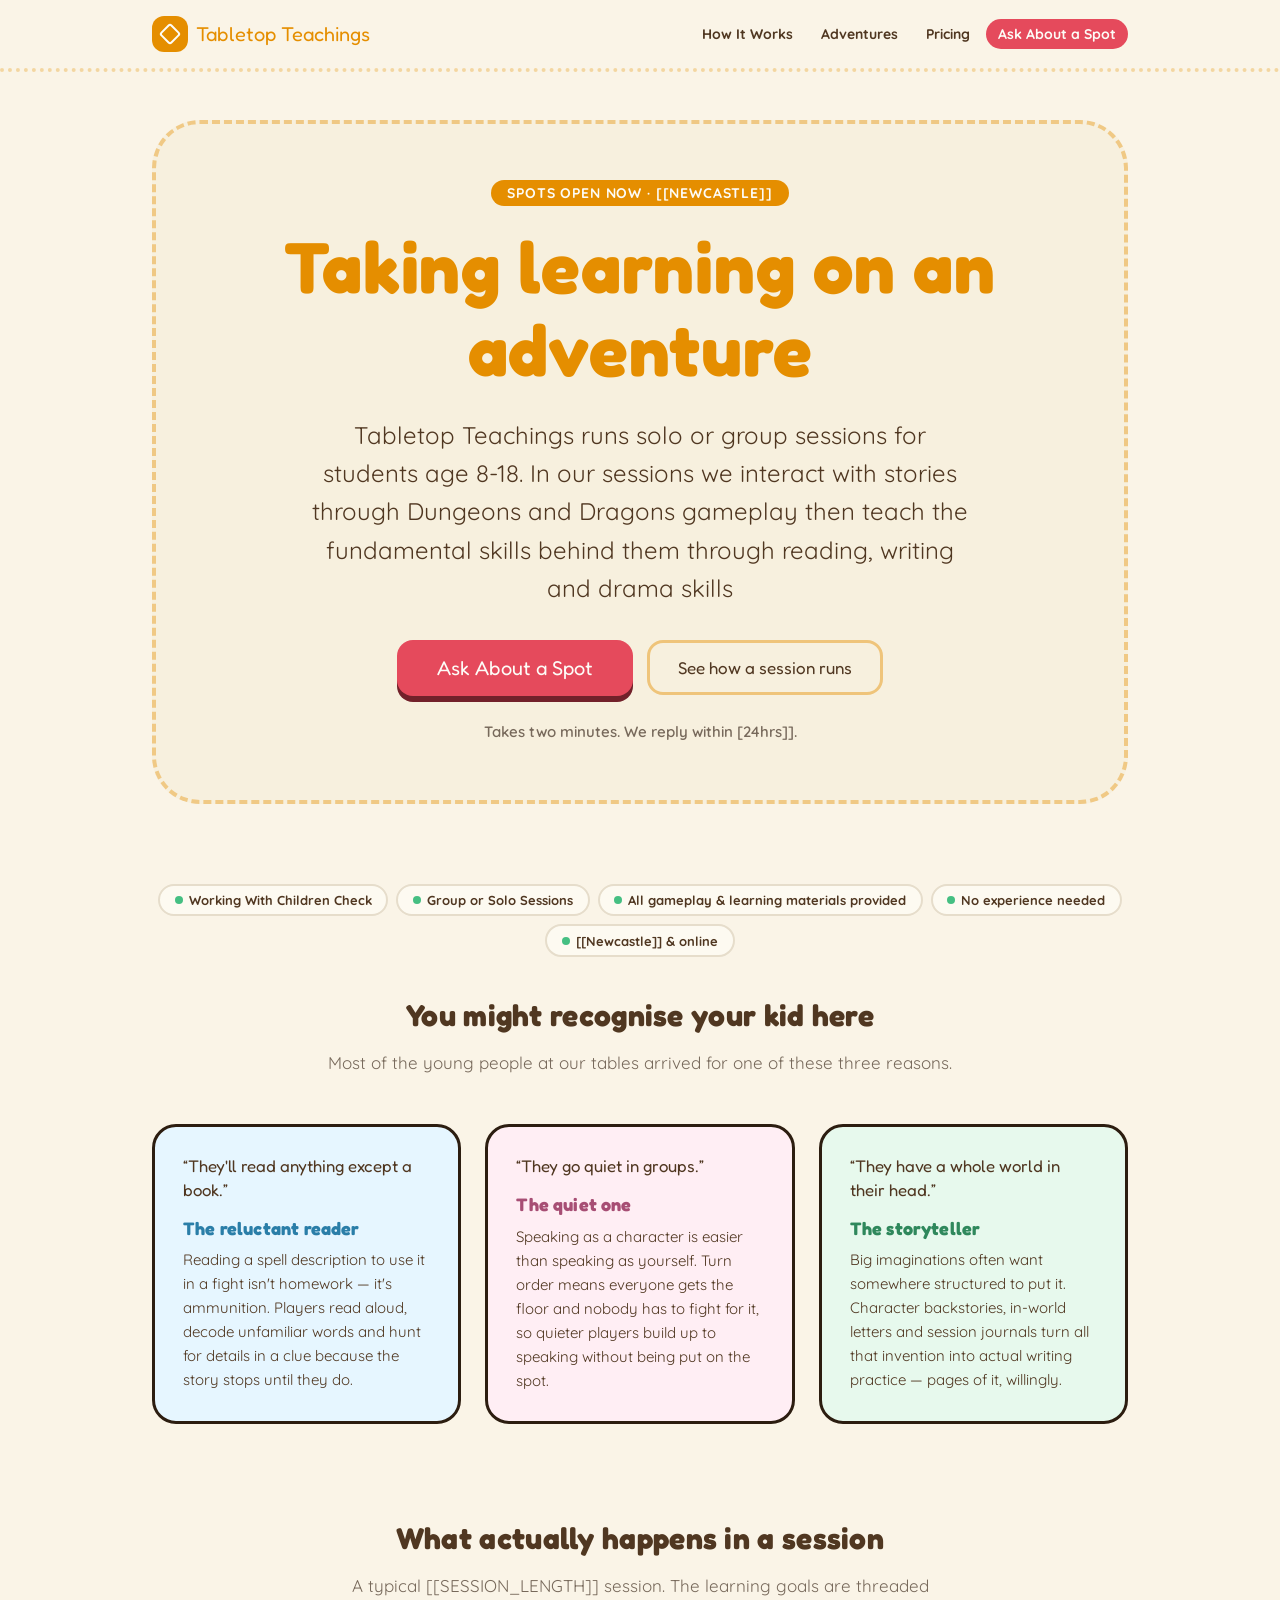
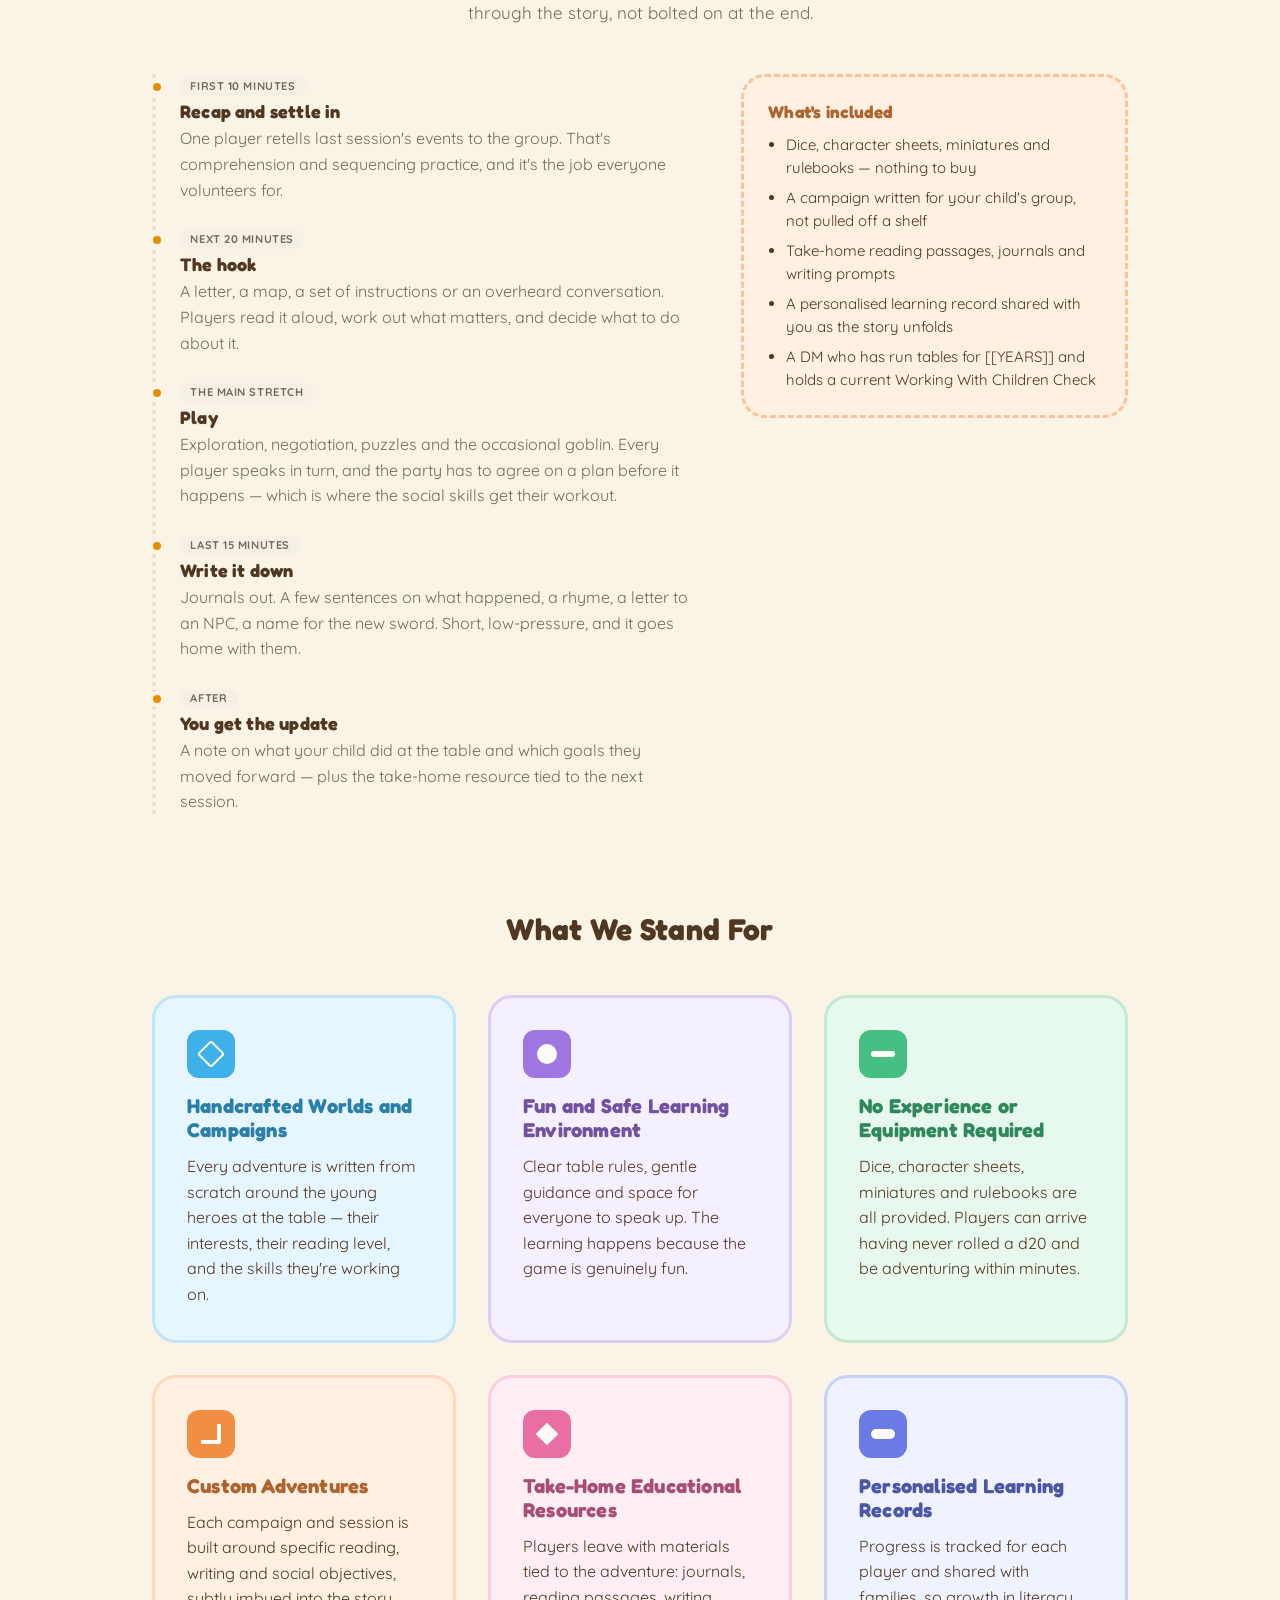
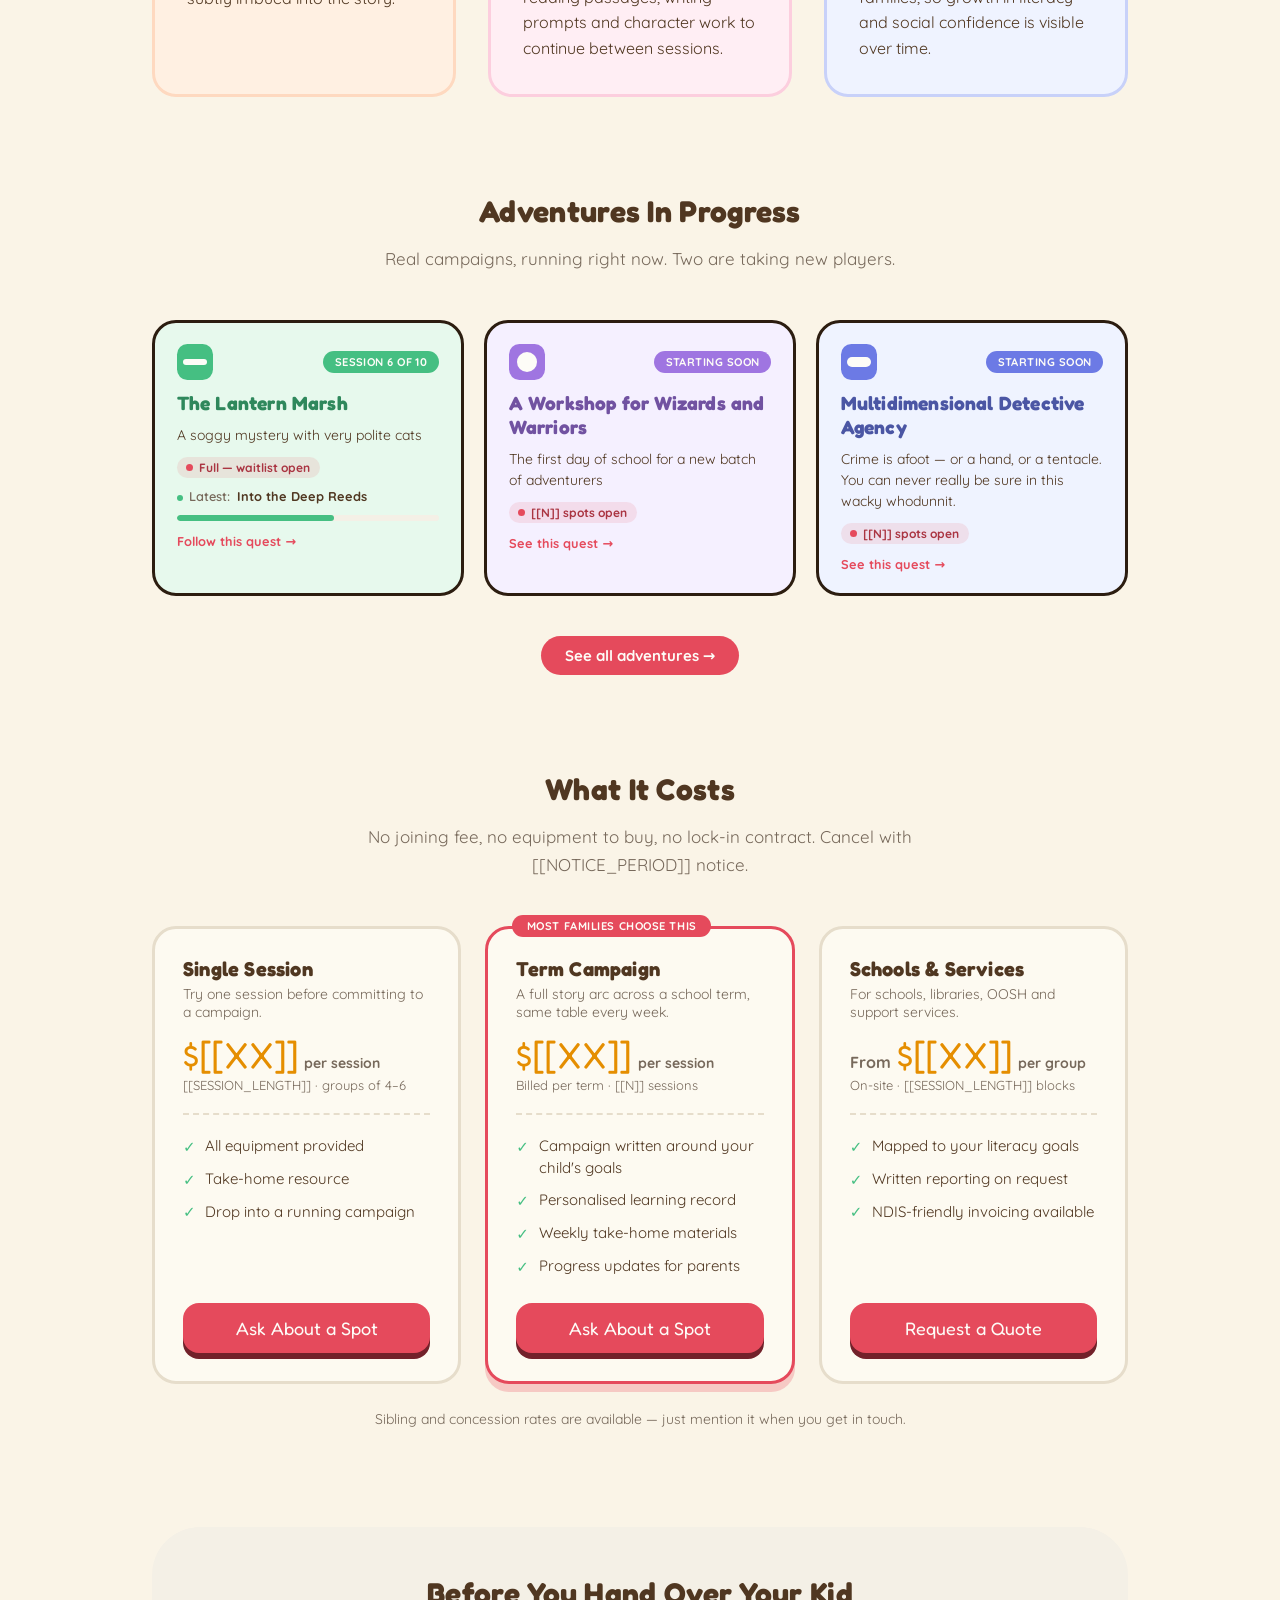
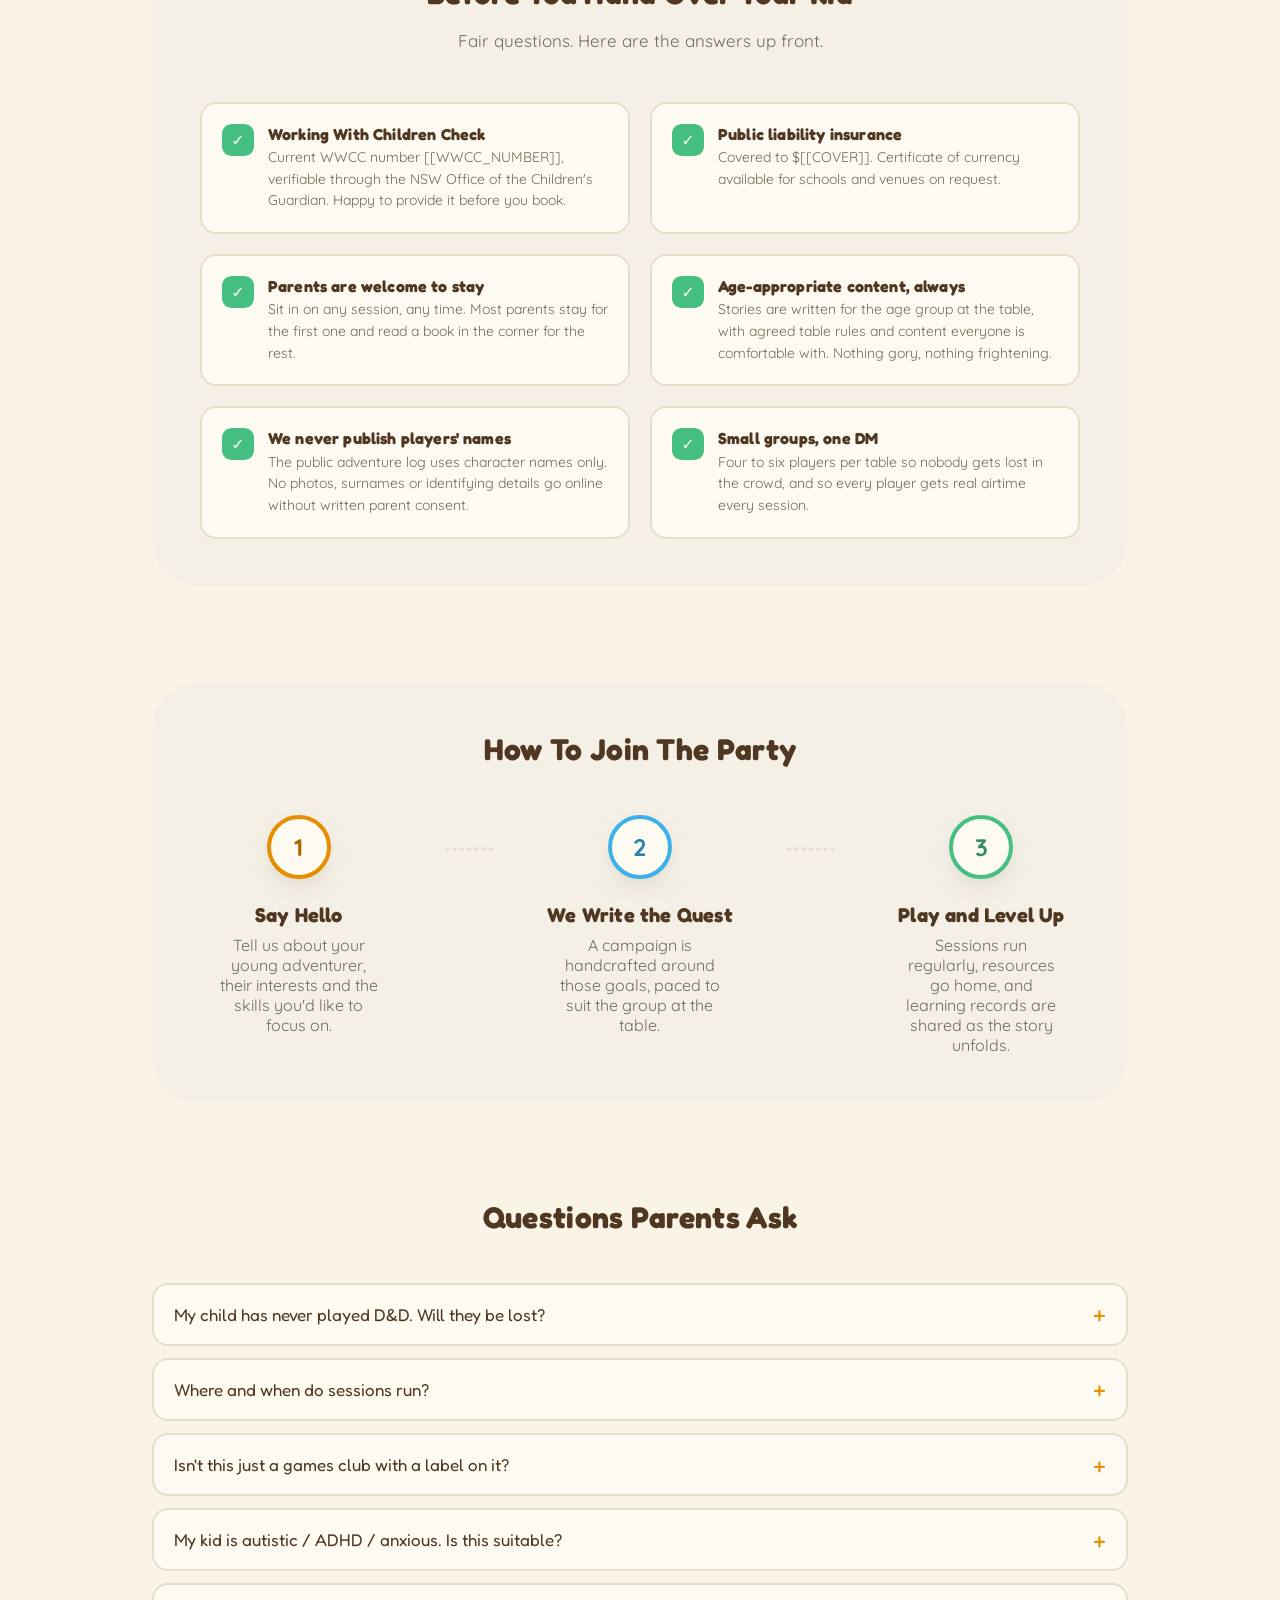
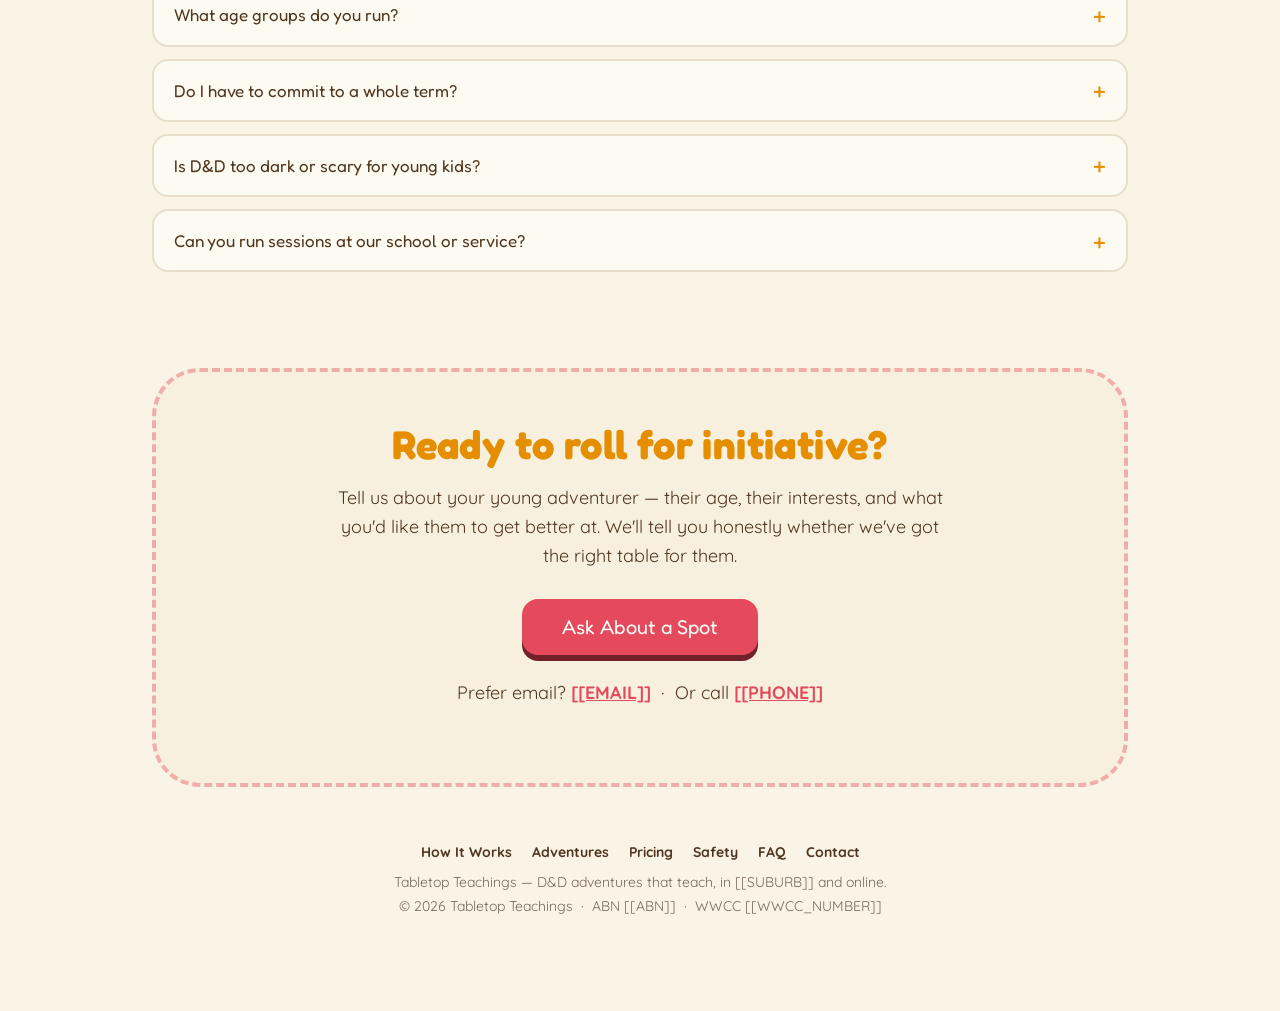
==== commit b18e8c71: "Update index.html" ====
--- a/index.html
+++ b/index.html
@@ -140,22 +140,22 @@
 
     <div class="container">
       <header id="top" class="hero">
-        <span class="eyebrow">Spots open now · [[SUBURB]]</span>
-        <h1>Reading practice that looks like a dragon fight</h1>
-        <p>Tabletop Teachings runs small-group Dungeons &amp; Dragons campaigns for ages 8&ndash;18. Every session is written around real reading, writing and speaking goals &mdash; and your child just thinks they're saving the marsh.</p>
+        <span class="eyebrow">Spots open now · [[NEWCASTLE]]</span>
+        <h1>Taking learning on an adventure</h1>
+        <p>Tabletop Teachings runs solo or group sessions for students age 8-18. In our sessions we interact with stories through Dungeons and Dragons gameplay then teach the fundamental skills behind them through reading, writing and drama skills </p>
         <div class="hero-actions">
           <a href="#contact" class="btn btn-accent" data-track-cta="hero">Ask About a Spot</a>
           <a href="#how-it-works" class="btn btn-ghost">See how a session runs</a>
         </div>
-        <p class="hero-reassure">Takes two minutes. We reply within [[RESPONSE_TIME]].</p>
+        <p class="hero-reassure">Takes two minutes. We reply within [24hrs]].</p>
       </header>
 
       <ul class="trust-strip">
         <li class="trust-chip">Working With Children Check</li>
-        <li class="trust-chip">Groups of 4&ndash;6</li>
-        <li class="trust-chip">All dice &amp; books provided</li>
+        <li class="trust-chip">Group or Solo Sessions</li>
+        <li class="trust-chip">All gameplay &amp; learning materials provided </li>
         <li class="trust-chip">No experience needed</li>
-        <li class="trust-chip">[[SUBURB]] &amp; online</li>
+        <li class="trust-chip">[[Newcastle]] &amp; online</li>
       </ul>
 
       <main id="main">
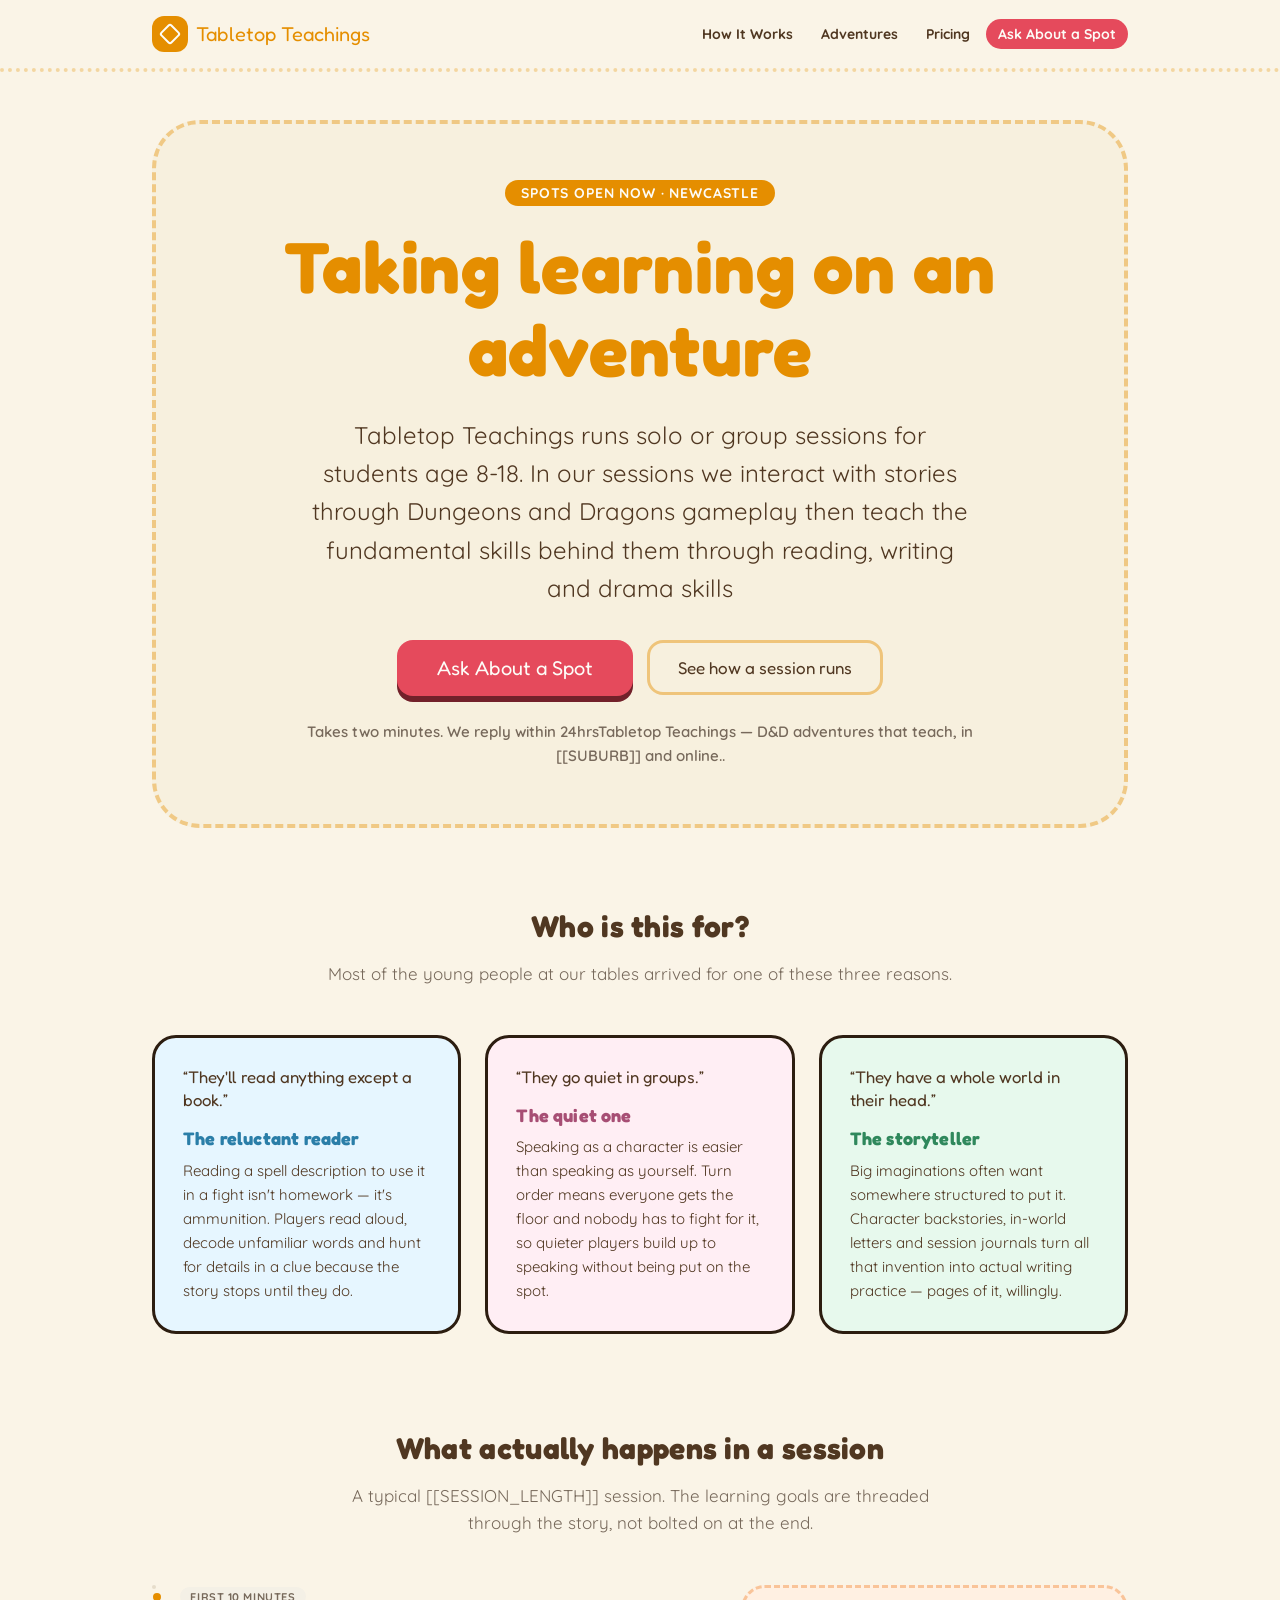
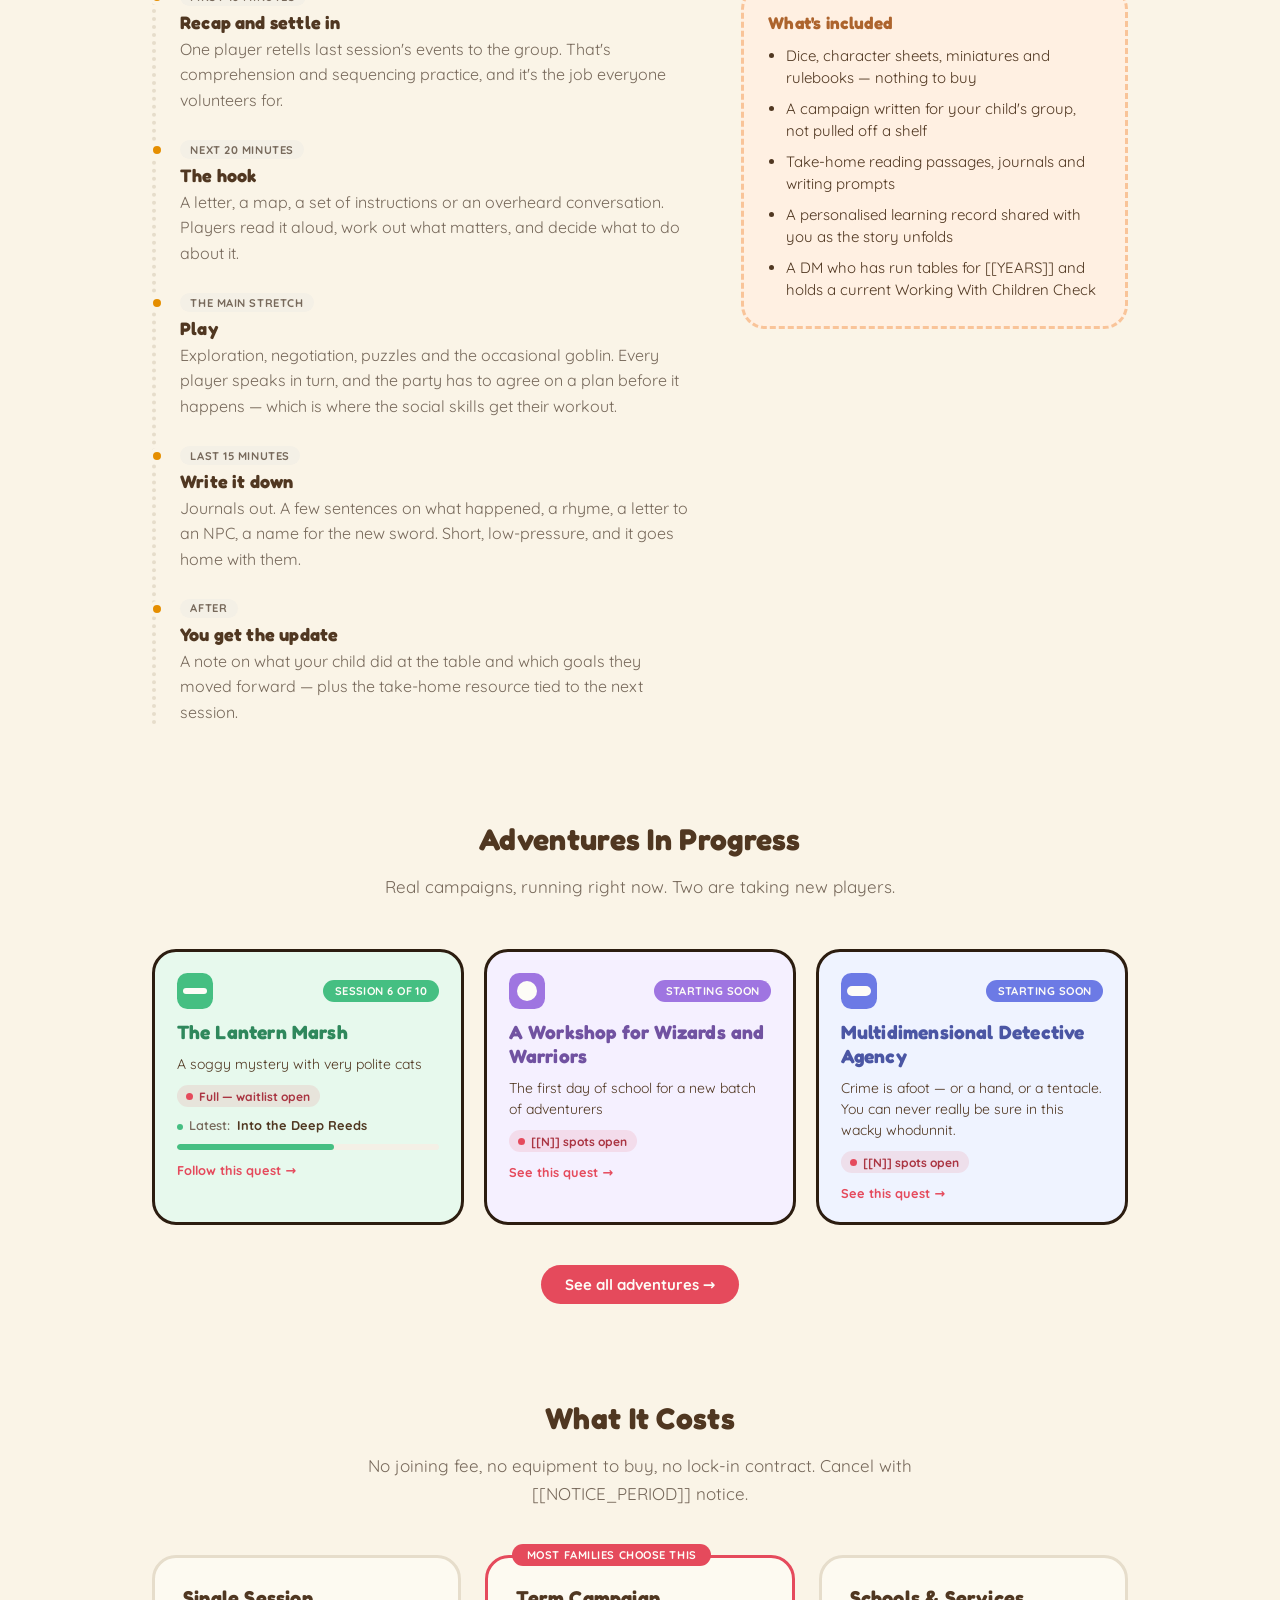
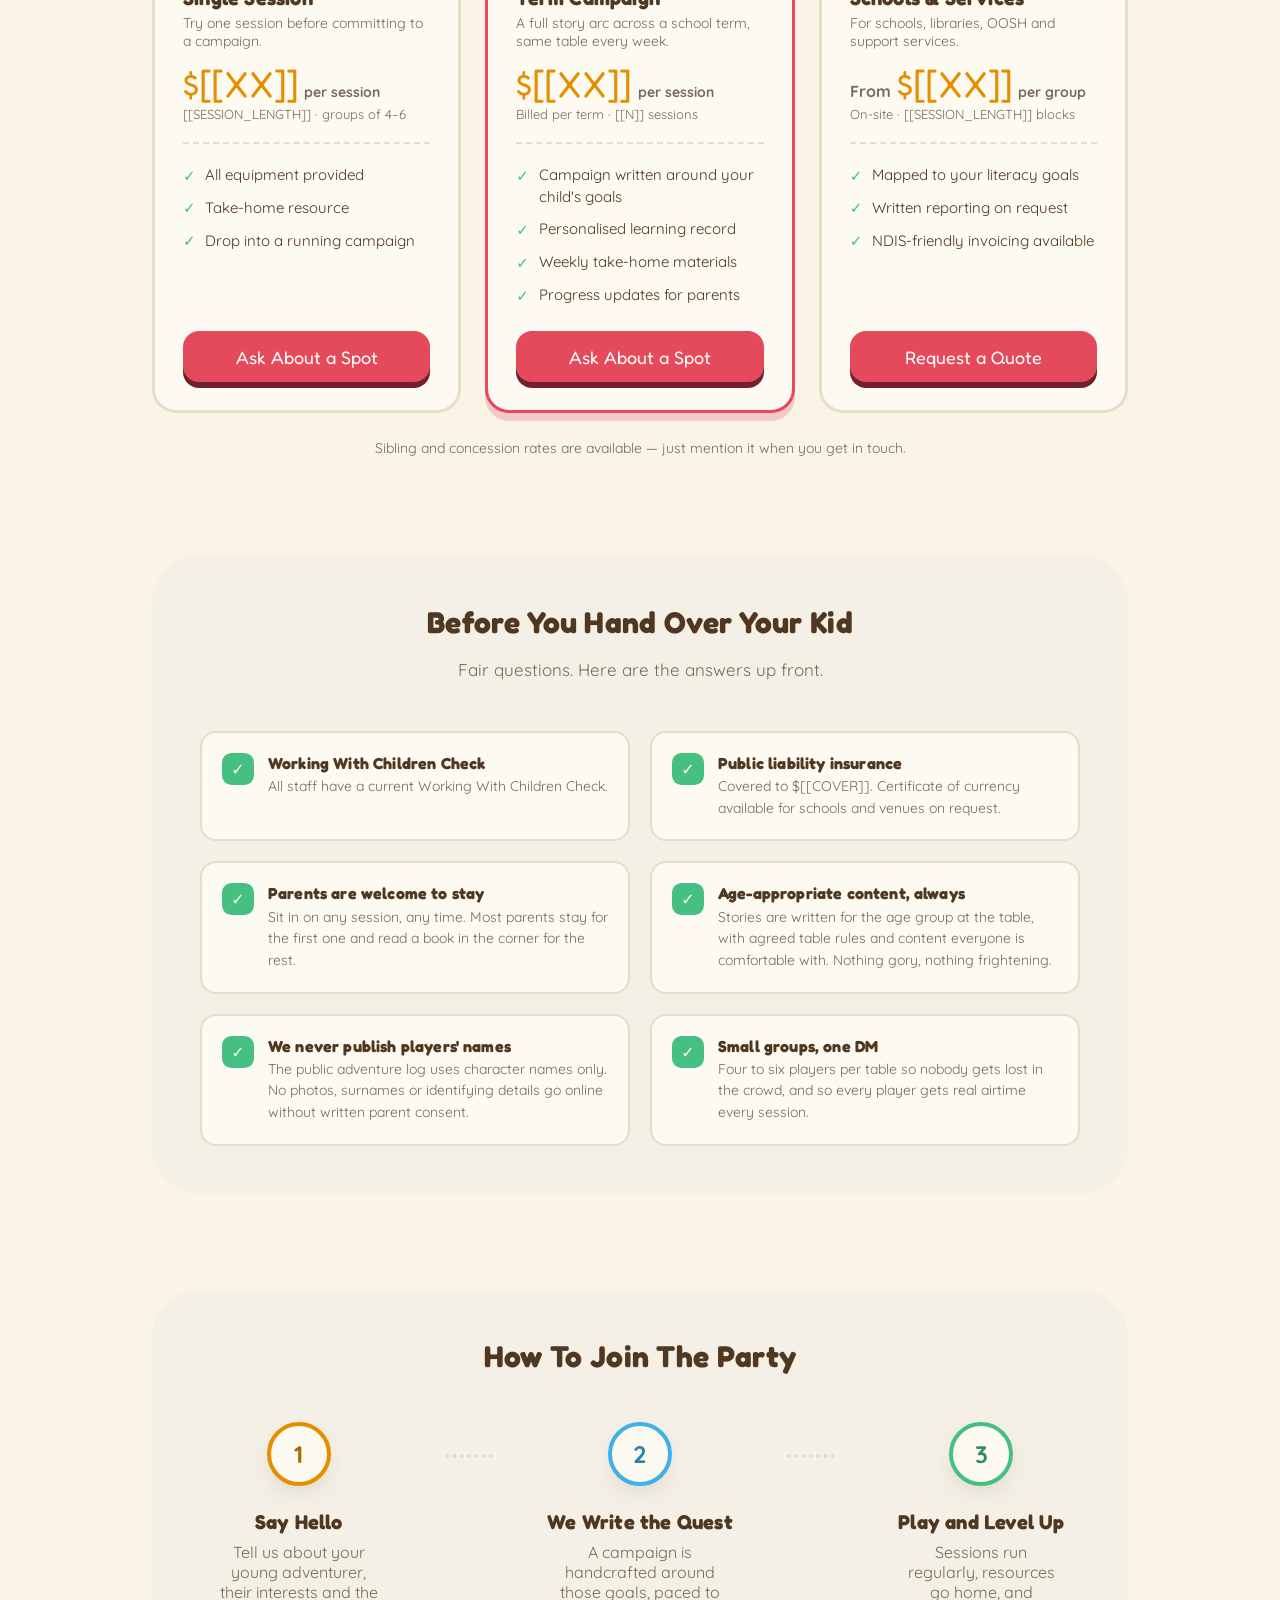
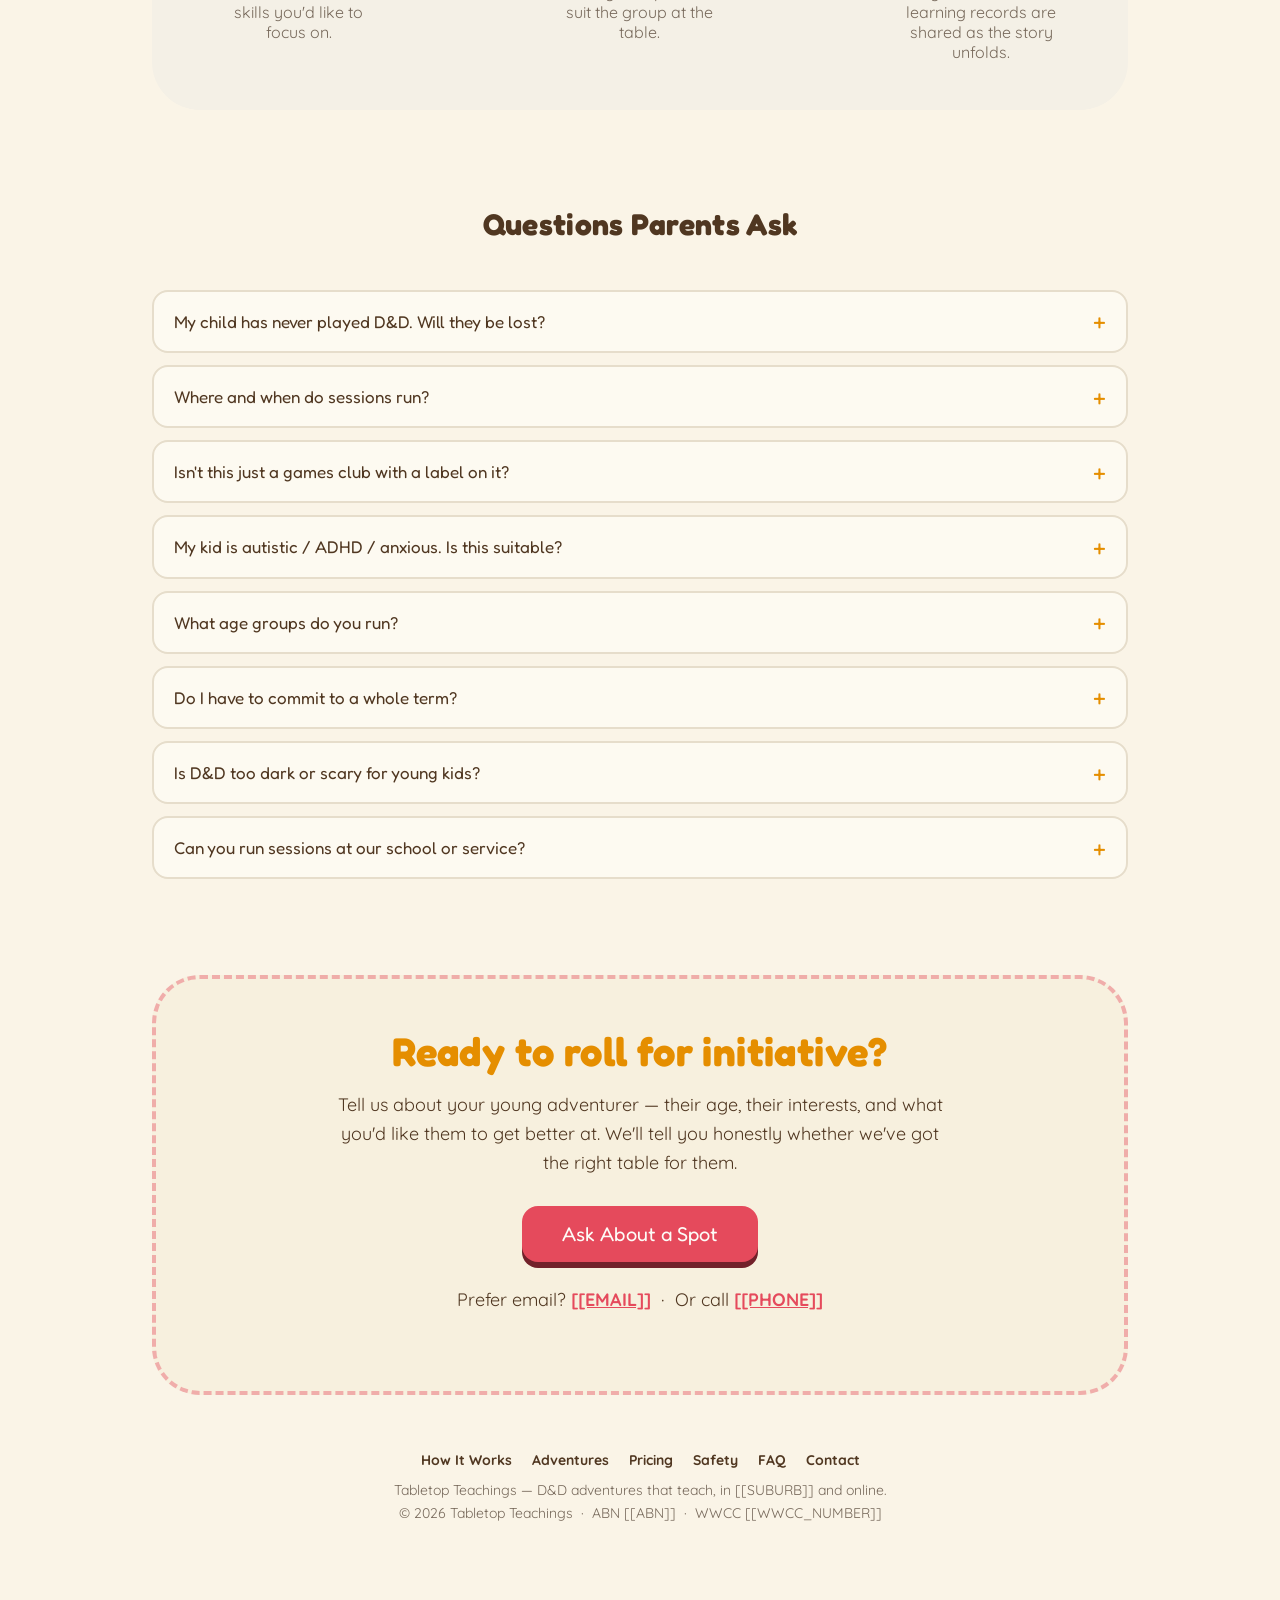
==== commit cd709dc7: "Update index.html" ====
--- a/index.html
+++ b/index.html
@@ -140,28 +140,20 @@
 
     <div class="container">
       <header id="top" class="hero">
-        <span class="eyebrow">Spots open now · [[NEWCASTLE]]</span>
+        <span class="eyebrow">Spots open now · NEWCASTLE</span>
         <h1>Taking learning on an adventure</h1>
         <p>Tabletop Teachings runs solo or group sessions for students age 8-18. In our sessions we interact with stories through Dungeons and Dragons gameplay then teach the fundamental skills behind them through reading, writing and drama skills </p>
         <div class="hero-actions">
           <a href="#contact" class="btn btn-accent" data-track-cta="hero">Ask About a Spot</a>
           <a href="#how-it-works" class="btn btn-ghost">See how a session runs</a>
         </div>
-        <p class="hero-reassure">Takes two minutes. We reply within [24hrs]].</p>
+        <p class="hero-reassure">Takes two minutes. We reply within 24hrsTabletop Teachings — D&D adventures that teach, in [[SUBURB]] and online..</p>
       </header>
-
-      <ul class="trust-strip">
-        <li class="trust-chip">Working With Children Check</li>
-        <li class="trust-chip">Group or Solo Sessions</li>
-        <li class="trust-chip">All gameplay &amp; learning materials provided </li>
-        <li class="trust-chip">No experience needed</li>
-        <li class="trust-chip">[[Newcastle]] &amp; online</li>
-      </ul>
-
+      
       <main id="main">
         <!-- ═══ Who it's for — the ad-relevance section ═══════════════════ -->
         <section id="who" class="section">
-          <h2 class="section-title">You might recognise your kid here</h2>
+          <h2 class="section-title">Who is this for?</h2>
           <p class="section-sub">Most of the young people at our tables arrived for one of these three reasons.</p>
           <div class="audience-grid">
             <article class="audience-card tone-quest-1">
@@ -228,43 +220,7 @@
           </div>
         </section>
 
-        <!-- ═══ Tenets ═══════════════════════════════════════════════════ -->
-        <section id="tenets" class="section">
-          <h2 class="section-title">What We Stand For</h2>
-          <div class="tenets-grid">
-            <article class="tenet-card tone-quest-1">
-              <div class="tenet-icon" style="background-color: var(--quest-1);"><span class="shape-diamond" aria-hidden="true"></span></div>
-              <h3 style="color: color-mix(in oklab, var(--quest-1) 78%, black);">Handcrafted Worlds and Campaigns</h3>
-              <p>Every adventure is written from scratch around the young heroes at the table &mdash; their interests, their reading level, and the skills they're working on.</p>
-            </article>
-            <article class="tenet-card tone-quest-2">
-              <div class="tenet-icon" style="background-color: var(--quest-2);"><span class="shape-circle" aria-hidden="true"></span></div>
-              <h3 style="color: color-mix(in oklab, var(--quest-2) 78%, black);">Fun and Safe Learning Environment</h3>
-              <p>Clear table rules, gentle guidance and space for everyone to speak up. The learning happens because the game is genuinely fun.</p>
-            </article>
-            <article class="tenet-card tone-quest-3">
-              <div class="tenet-icon" style="background-color: var(--quest-3);"><span class="shape-bar" aria-hidden="true"></span></div>
-              <h3 style="color: color-mix(in oklab, var(--quest-3) 78%, black);">No Experience or Equipment Required</h3>
-              <p>Dice, character sheets, miniatures and rulebooks are all provided. Players can arrive having never rolled a d20 and be adventuring within minutes.</p>
-            </article>
-            <article class="tenet-card tone-quest-4">
-              <div class="tenet-icon" style="background-color: var(--quest-4);"><span class="shape-corner" aria-hidden="true"></span></div>
-              <h3 style="color: color-mix(in oklab, var(--quest-4) 78%, black);">Custom Adventures</h3>
-              <p>Each campaign and session is built around specific reading, writing and social objectives, subtly imbued into the story.</p>
-            </article>
-            <article class="tenet-card tone-quest-5">
-              <div class="tenet-icon" style="background-color: var(--quest-5);"><span class="shape-spark" aria-hidden="true"></span></div>
-              <h3 style="color: color-mix(in oklab, var(--quest-5) 78%, black);">Take-Home Educational Resources</h3>
-              <p>Players leave with materials tied to the adventure: journals, reading passages, writing prompts and character work to continue between sessions.</p>
-            </article>
-            <article class="tenet-card tone-quest-6">
-              <div class="tenet-icon" style="background-color: var(--quest-6);"><span class="shape-pill" aria-hidden="true"></span></div>
-              <h3 style="color: color-mix(in oklab, var(--quest-6) 78%, black);">Personalised Learning Records</h3>
-              <p>Progress is tracked for each player and shared with families, so growth in literacy and social confidence is visible over time.</p>
-            </article>
-          </div>
-        </section>
-
+    
         <!-- ═══ Live adventures teaser ═══════════════════════════════════ -->
         <section id="live-quests" class="section">
           <h2 class="section-title">Adventures In Progress</h2>
@@ -333,7 +289,7 @@
               <span class="safety-check" aria-hidden="true">&#10003;</span>
               <div>
                 <h3>Working With Children Check</h3>
-                <p>Current WWCC number [[WWCC_NUMBER]], verifiable through the NSW Office of the Children's Guardian. Happy to provide it before you book.</p>
+                <p>All staff have a current Working With Children Check.</p>
               </div>
             </div>
             <div class="safety-item">
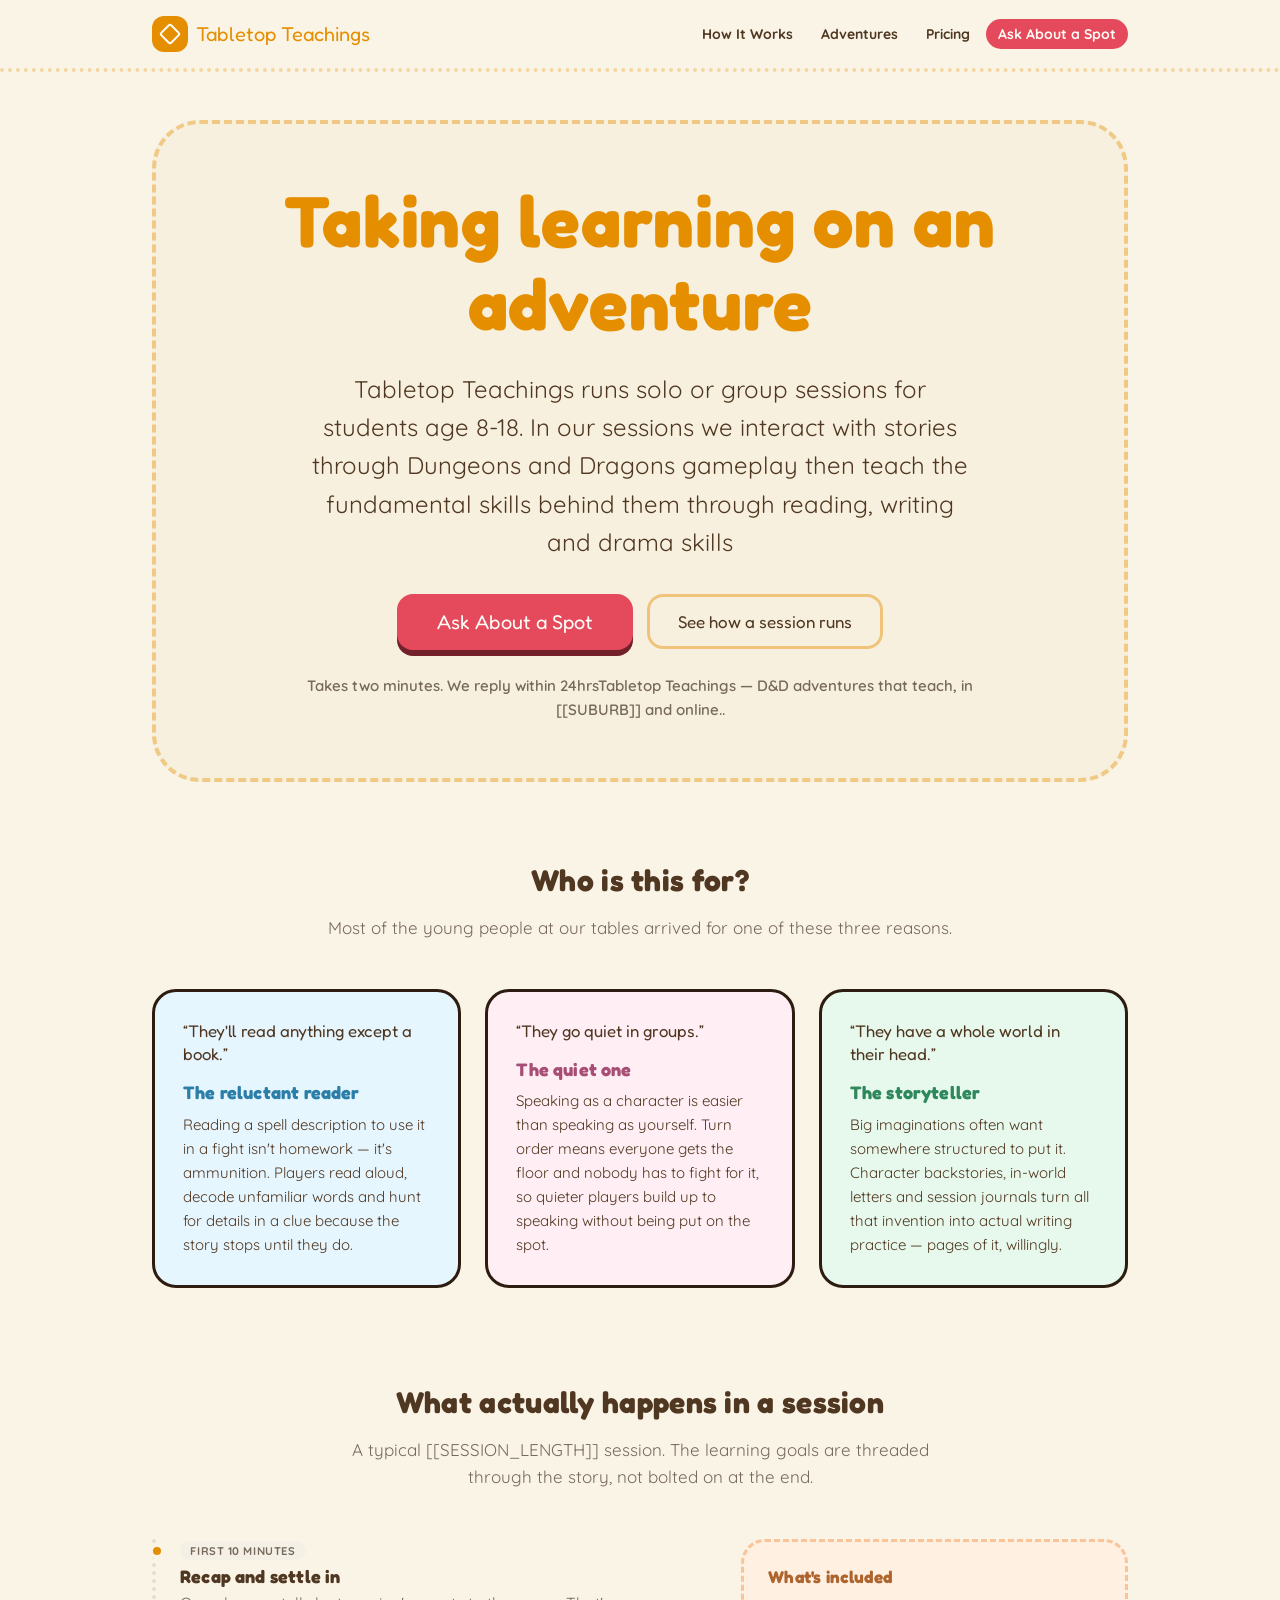
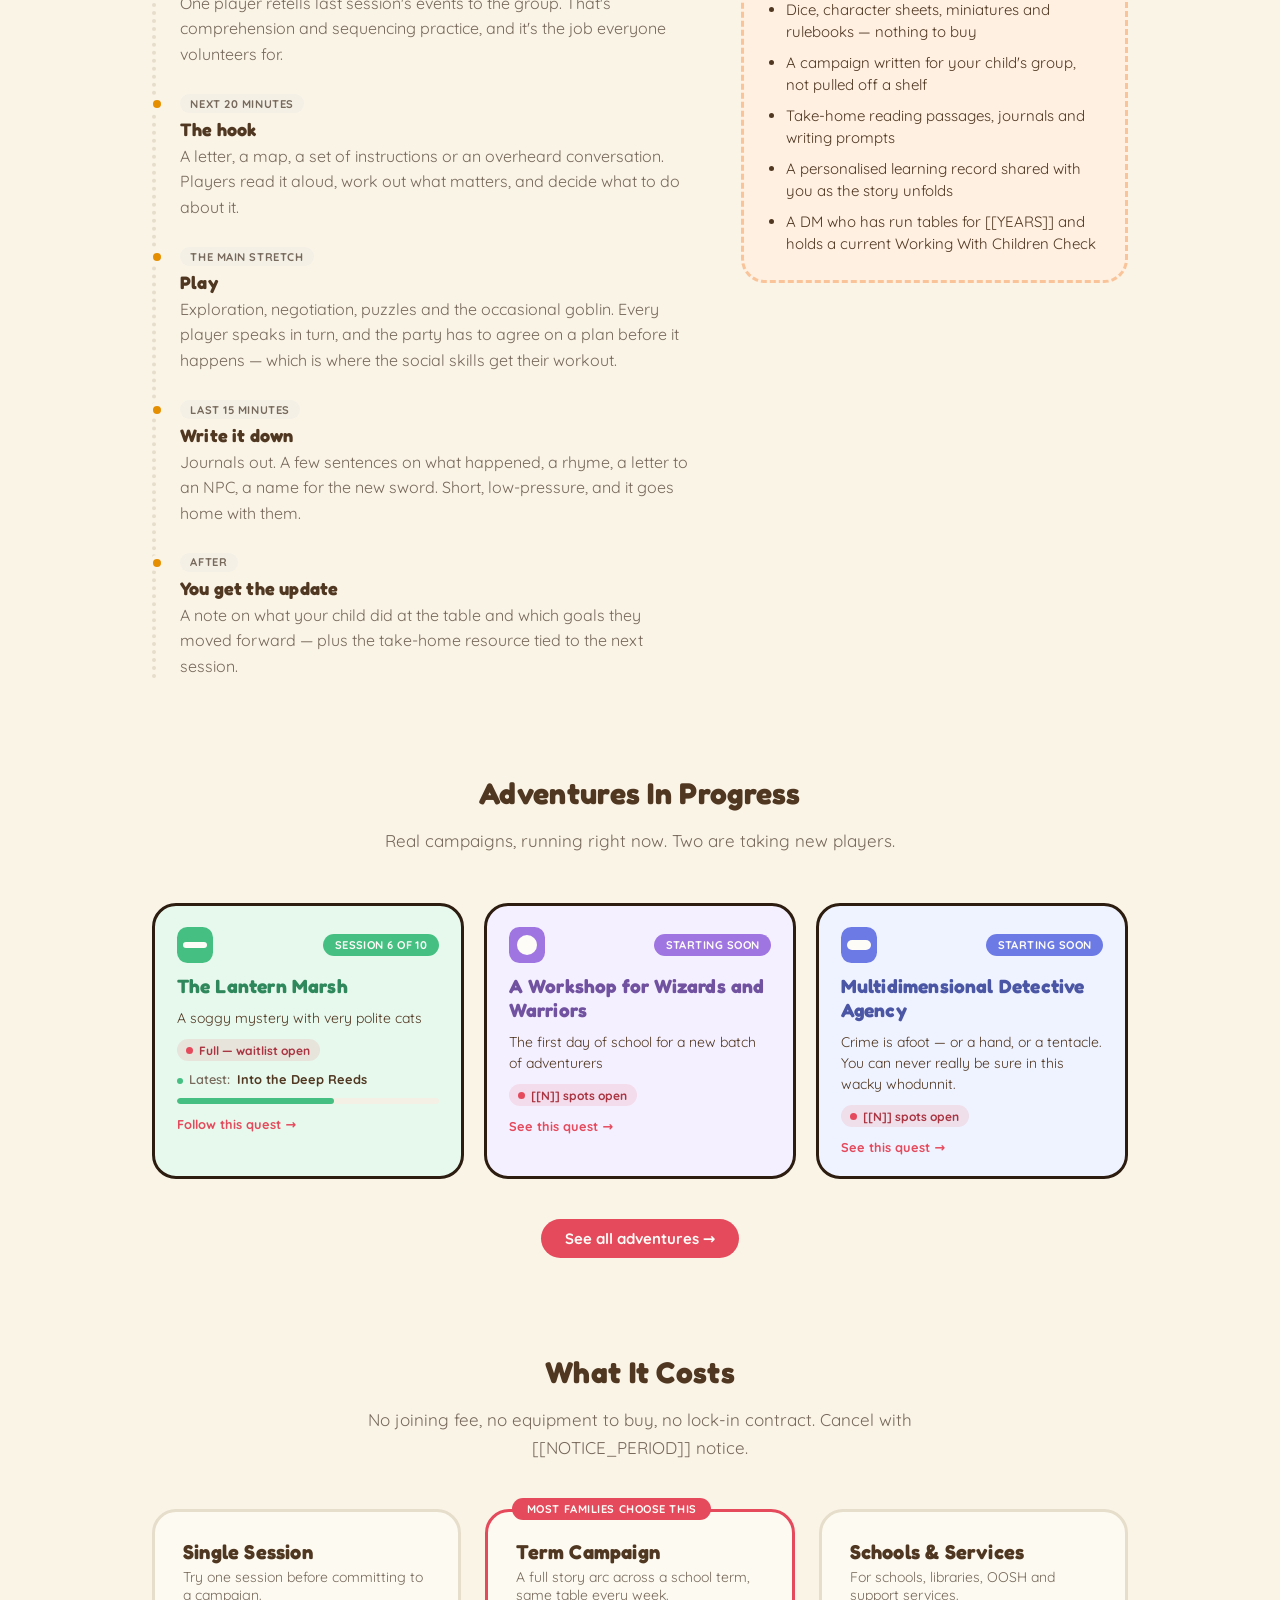
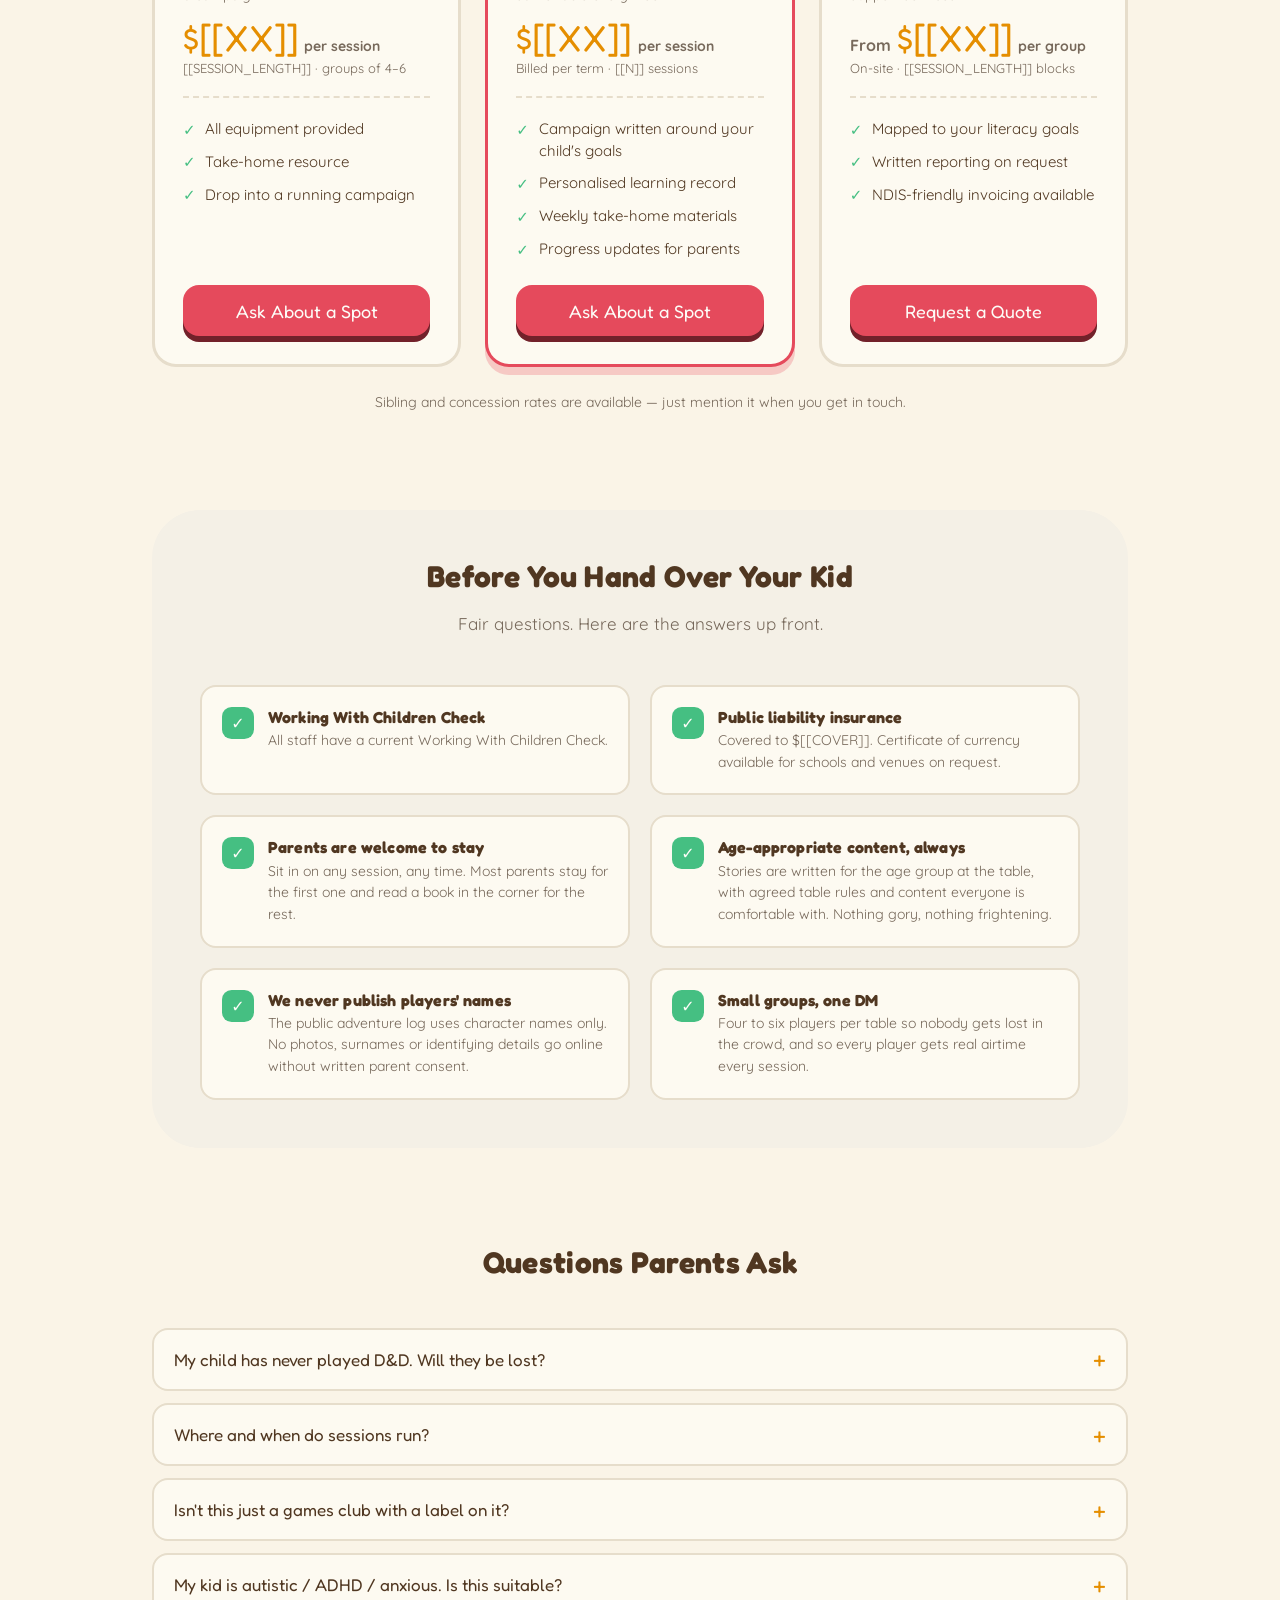
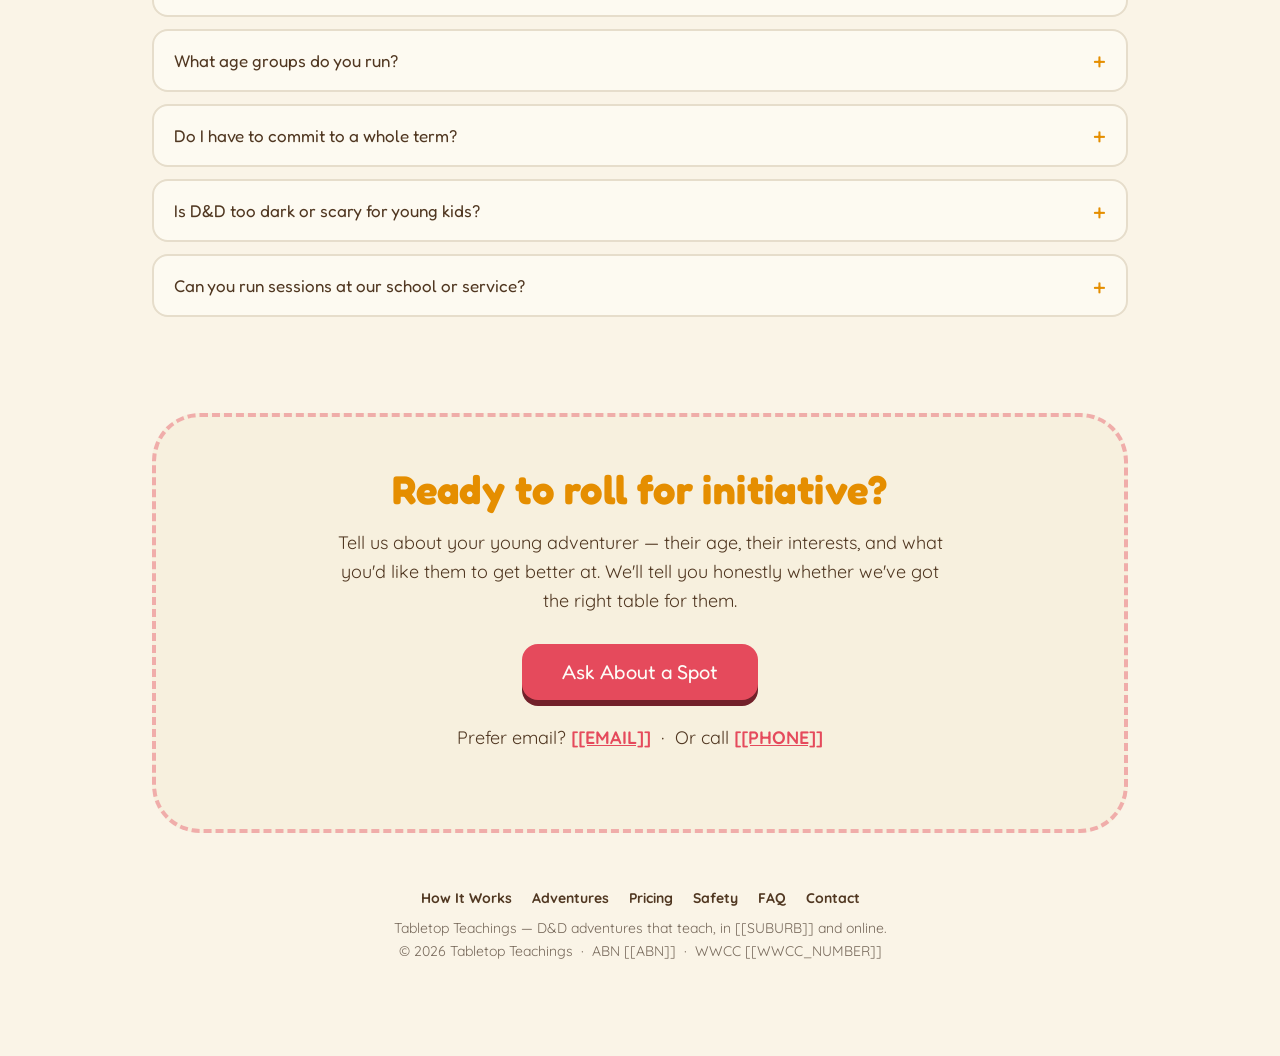
==== commit 7ef49672: "Update index.html" ====
--- a/index.html
+++ b/index.html
@@ -131,7 +131,7 @@
         </a>
         <div class="nav-links">
           <a href="#how-it-works" class="nav-scroll-link">How It Works</a>
-          <a href="adventures/">Adventures</a>
+          <a href="#live-quests">Adventures</a>
           <a href="#pricing" class="nav-scroll-link">Pricing</a>
           <a href="#contact" class="nav-cta" data-track-cta="nav">Ask About a Spot</a>
         </div>
@@ -140,7 +140,6 @@
 
     <div class="container">
       <header id="top" class="hero">
-        <span class="eyebrow">Spots open now · NEWCASTLE</span>
         <h1>Taking learning on an adventure</h1>
         <p>Tabletop Teachings runs solo or group sessions for students age 8-18. In our sessions we interact with stories through Dungeons and Dragons gameplay then teach the fundamental skills behind them through reading, writing and drama skills </p>
         <div class="hero-actions">
@@ -357,37 +356,6 @@
         </section>
           ═══════════════════════════════════════════════════════════════════
         -->
-
-        <!-- ═══ How to join ══════════════════════════════════════════════ -->
-        <section id="join" class="section join-section">
-          <h2 class="section-title">How To Join The Party</h2>
-          <ol class="steps">
-            <li class="step-item">
-              <div class="step">
-                <span class="step-badge" style="border-color: var(--primary); color: color-mix(in oklab, var(--primary) 80%, black);">1</span>
-                <h3>Say Hello</h3>
-                <p>Tell us about your young adventurer, their interests and the skills you'd like to focus on.</p>
-              </div>
-            </li>
-            <li class="step-item">
-              <span class="step-connector" aria-hidden="true"></span>
-              <div class="step">
-                <span class="step-badge" style="border-color: var(--quest-1); color: color-mix(in oklab, var(--quest-1) 80%, black);">2</span>
-                <h3>We Write the Quest</h3>
-                <p>A campaign is handcrafted around those goals, paced to suit the group at the table.</p>
-              </div>
-            </li>
-            <li class="step-item">
-              <span class="step-connector" aria-hidden="true"></span>
-              <div class="step">
-                <span class="step-badge" style="border-color: var(--quest-3); color: color-mix(in oklab, var(--quest-3) 80%, black);">3</span>
-                <h3>Play and Level Up</h3>
-                <p>Sessions run regularly, resources go home, and learning records are shared as the story unfolds.</p>
-              </div>
-            </li>
-          </ol>
-        </section>
-
         <!-- ═══ FAQ ══════════════════════════════════════════════════════ -->
         <section id="faq" class="section">
           <h2 class="section-title">Questions Parents Ask</h2>
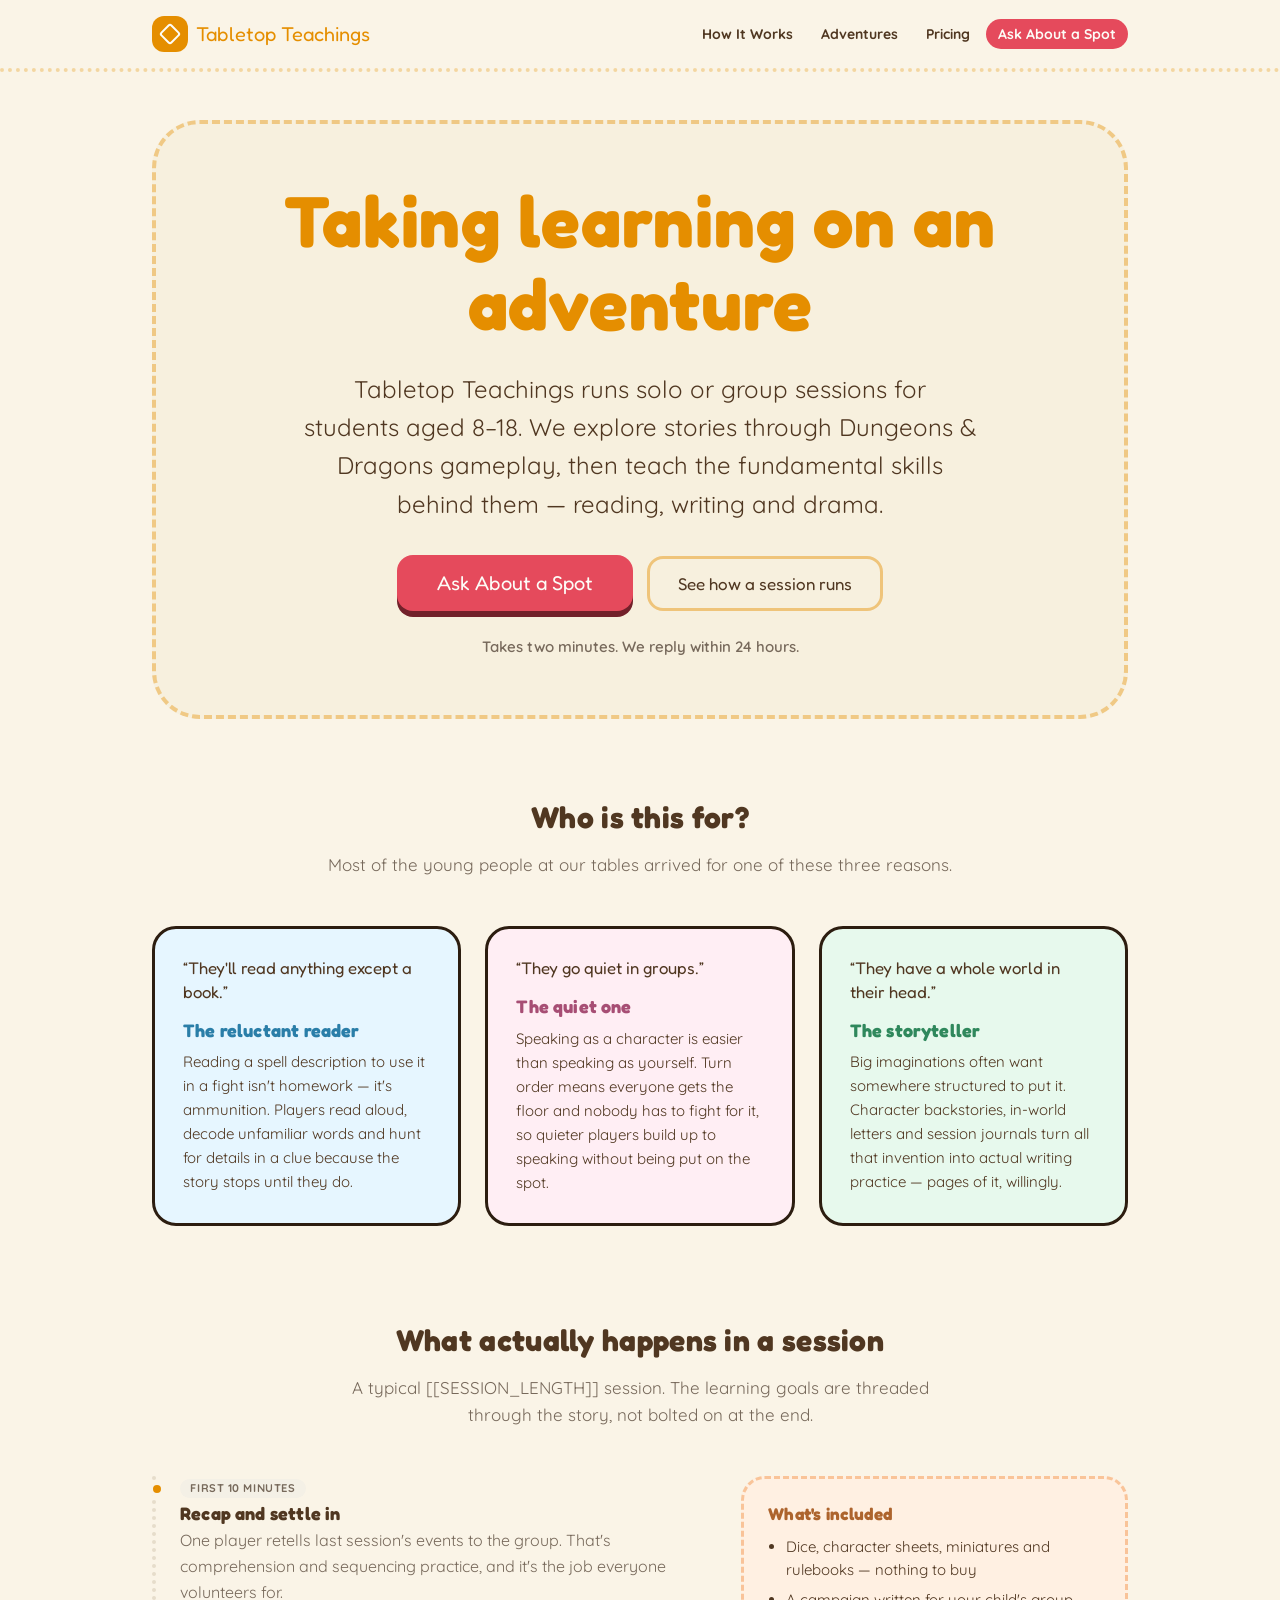
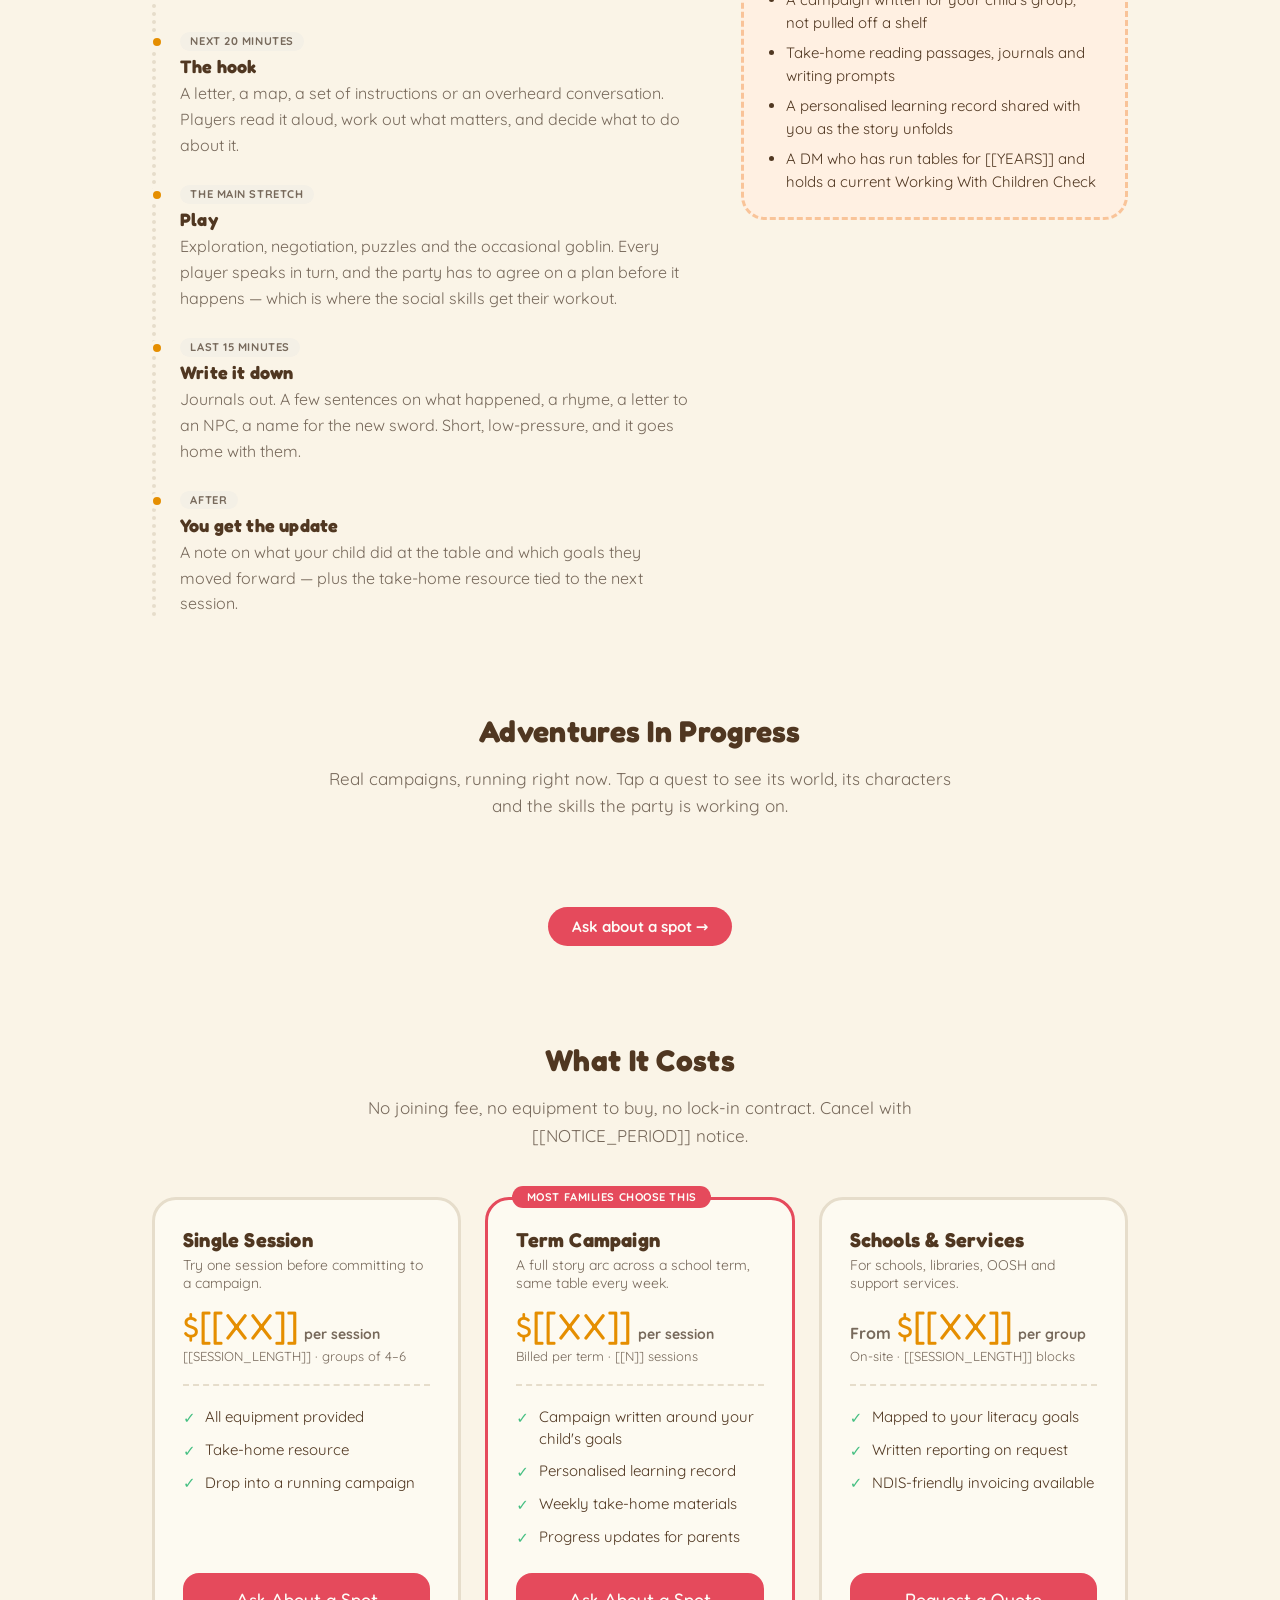
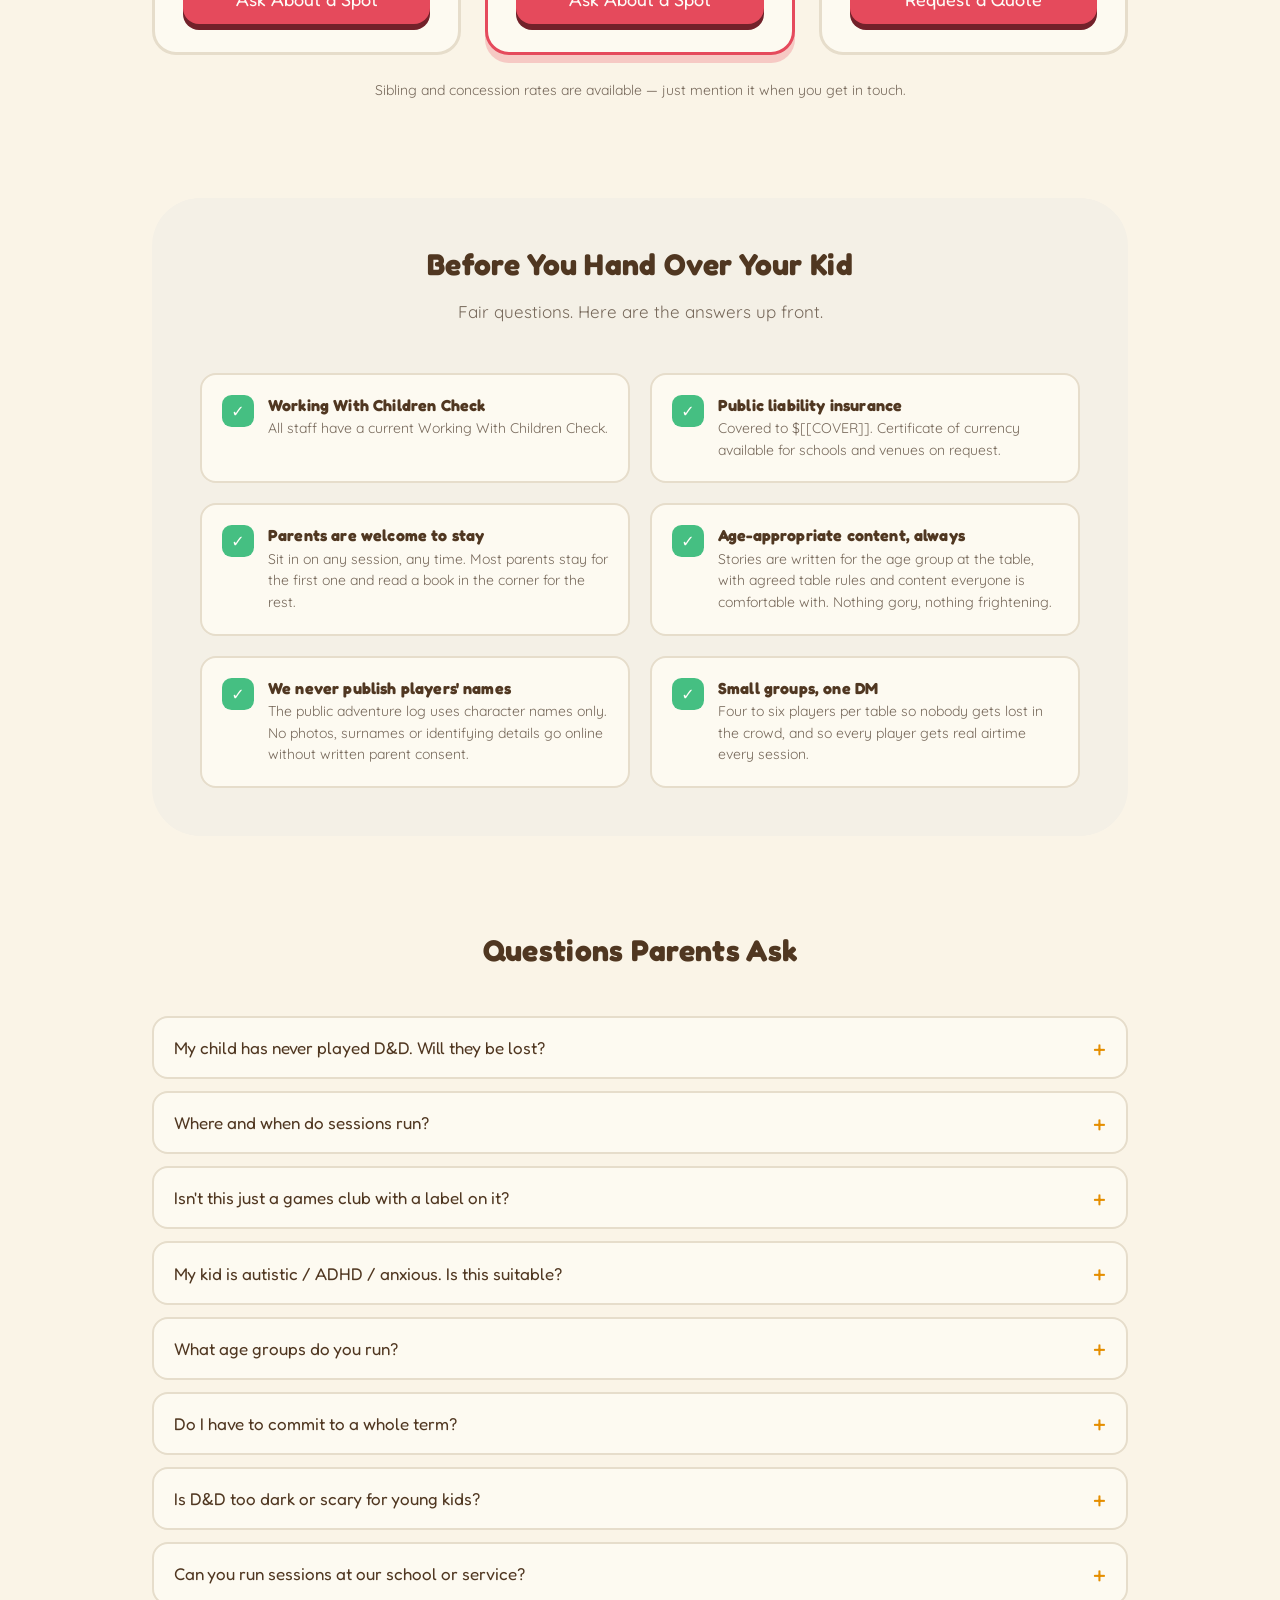
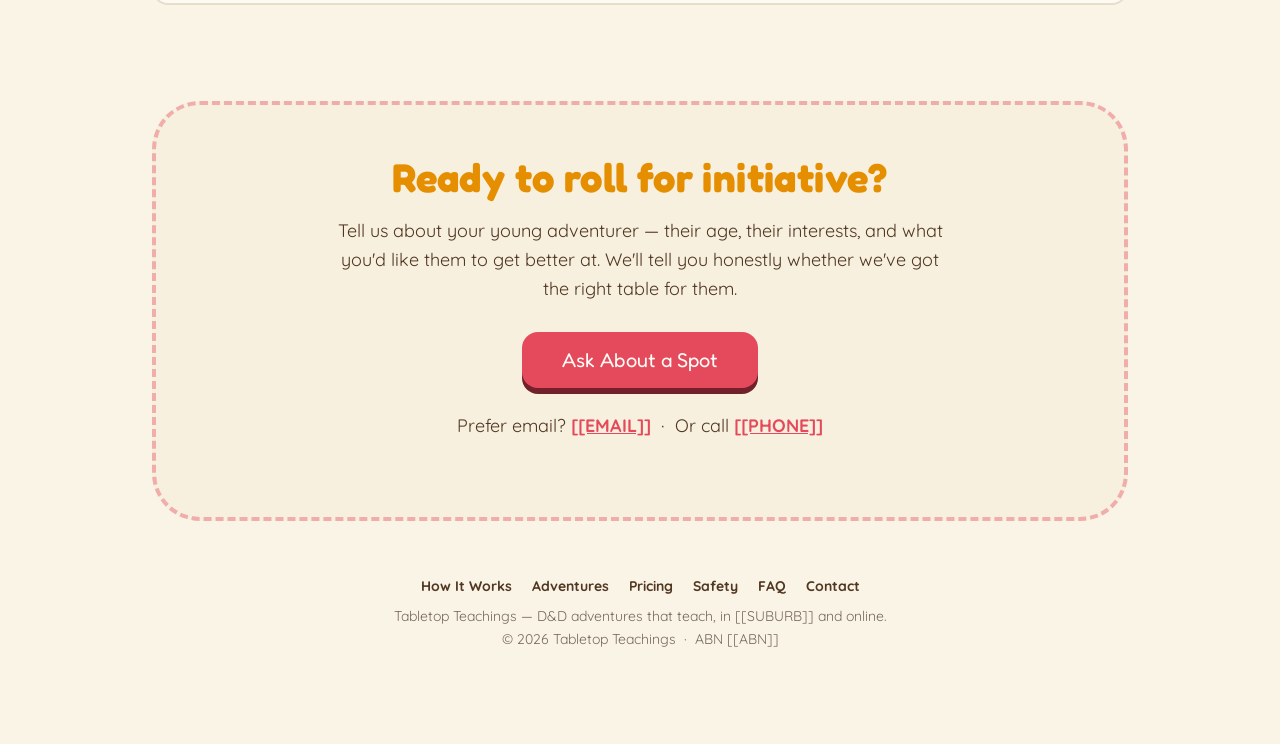
==== commit be59f180: "Add files via upload" ====
--- a/index.html
+++ b/index.html
@@ -66,7 +66,7 @@
     .trust-strip{list-style:none;display:flex;flex-wrap:wrap;justify-content:center;gap:.5rem;margin:0 0 2.5rem;padding:0}
     .trust-chip{display:inline-flex;align-items:center;gap:.4rem;border-radius:9999px;border:2px solid var(--border);background:var(--card);padding:.4rem .9rem;font-size:.8125rem;font-weight:700;color:var(--secondary-foreground)}
     .trust-chip::before{content:"";width:.5rem;height:.5rem;border-radius:9999px;background:var(--quest-3)}
-    @media (max-width:640px){.nav-links .nav-scroll-link{display:none}.nav-links{gap:.5rem}.hero h1{font-size:2rem}.quest-board-header h1{font-size:1.875rem}.trust-chip{font-size:.75rem;padding:.35rem .7rem}}@media (min-width:768px){body{padding-bottom:0}.hero{padding:3.5rem}.hero h1{font-size:3.75rem}.hero p{font-size:1.375rem}}
+    @media (max-width:640px){.nav-links .nav-scroll-link{display:none}.nav-links{gap:.5rem}.hero h1{font-size:2rem}.trust-chip{font-size:.75rem;padding:.35rem .7rem}}@media (min-width:768px){body{padding-bottom:0}.hero{padding:3.5rem}.hero h1{font-size:3.75rem}.hero p{font-size:1.375rem}}
   </style>
 
   <link rel="preconnect" href="https://fonts.googleapis.com" />
@@ -141,14 +141,14 @@
     <div class="container">
       <header id="top" class="hero">
         <h1>Taking learning on an adventure</h1>
-        <p>Tabletop Teachings runs solo or group sessions for students age 8-18. In our sessions we interact with stories through Dungeons and Dragons gameplay then teach the fundamental skills behind them through reading, writing and drama skills </p>
+        <p>Tabletop Teachings runs solo or group sessions for students aged 8&ndash;18. We explore stories through Dungeons &amp; Dragons gameplay, then teach the fundamental skills behind them &mdash; reading, writing and drama.</p>
         <div class="hero-actions">
           <a href="#contact" class="btn btn-accent" data-track-cta="hero">Ask About a Spot</a>
           <a href="#how-it-works" class="btn btn-ghost">See how a session runs</a>
         </div>
-        <p class="hero-reassure">Takes two minutes. We reply within 24hrsTabletop Teachings — D&D adventures that teach, in [[SUBURB]] and online..</p>
+        <p class="hero-reassure">Takes two minutes. We reply within 24 hours.</p>
       </header>
-      
+
       <main id="main">
         <!-- ═══ Who it's for — the ad-relevance section ═══════════════════ -->
         <section id="who" class="section">
@@ -219,14 +219,13 @@
           </div>
         </section>
 
-    
-        <!-- ═══ Live adventures teaser ═══════════════════════════════════ -->
+        <!-- ═══ Live adventures — cards expand in place ══════════════════ -->
         <section id="live-quests" class="section">
           <h2 class="section-title">Adventures In Progress</h2>
-          <p class="section-sub">Real campaigns, running right now. Two are taking new players.</p>
+          <p class="section-sub">Real campaigns, running right now. Tap a quest to see its world, its characters and the skills the party is working on.</p>
           <div id="home-quests-grid" class="campaign-switcher"></div>
           <p class="section-cta-wrap">
-            <a href="adventures/" class="section-cta">See all adventures &rarr;</a>
+            <a href="#contact" class="section-cta" data-track-cta="quests-section">Ask about a spot &rarr;</a>
           </p>
         </section>
 
@@ -356,6 +355,7 @@
         </section>
           ═══════════════════════════════════════════════════════════════════
         -->
+
         <!-- ═══ FAQ ══════════════════════════════════════════════════════ -->
         <section id="faq" class="section">
           <h2 class="section-title">Questions Parents Ask</h2>
@@ -370,7 +370,7 @@
             </details>
             <details class="faq-item">
               <summary>Isn't this just a games club with a label on it?</summary>
-              <p>Every campaign starts with a written list of reading, writing and social objectives for that group &mdash; you can see the live ones on the <a href="adventures/" style="text-decoration: underline;">adventures page</a>. Objectives are ticked off only when a player actually demonstrates them at the table, and you get a record of your own child's progress, not just the party's.</p>
+              <p>Every campaign starts with a written list of reading, writing and social objectives for that group &mdash; open any quest in <a href="#live-quests" style="text-decoration: underline;">Adventures In Progress</a> and check the Learning tab. Objectives are ticked off only when a player actually demonstrates them at the table, and you get a record of your own child's progress, not just the party's.</p>
             </details>
             <details class="faq-item">
               <summary>My kid is autistic / ADHD / anxious. Is this suitable?</summary>
@@ -407,14 +407,14 @@
       <footer class="site-footer">
         <p class="footer-links">
           <a href="#how-it-works">How It Works</a>
-          <a href="adventures/">Adventures</a>
+          <a href="#live-quests">Adventures</a>
           <a href="#pricing">Pricing</a>
           <a href="#safety">Safety</a>
           <a href="#faq">FAQ</a>
           <a href="#contact">Contact</a>
         </p>
         <p>Tabletop Teachings &mdash; D&amp;D adventures that teach, in [[SUBURB]] and online.</p>
-        <p class="footer-meta">&copy; <span id="year"></span> Tabletop Teachings &nbsp;·&nbsp; ABN [[ABN]] &nbsp;·&nbsp; WWCC [[WWCC_NUMBER]]</p>
+        <p class="footer-meta">&copy; <span id="year"></span> Tabletop Teachings &nbsp;·&nbsp; ABN [[ABN]]</p>
       </footer>
     </div>
   </div>
@@ -427,7 +427,7 @@
 
   <script>document.getElementById("year").textContent = new Date().getFullYear();</script>
   <script src="js/adventures-data.js"></script>
-  <script src="js/home-quests.js"></script>
+  <script src="js/quests.js"></script>
   <script src="js/track.js"></script>
 </body>
 </html>
